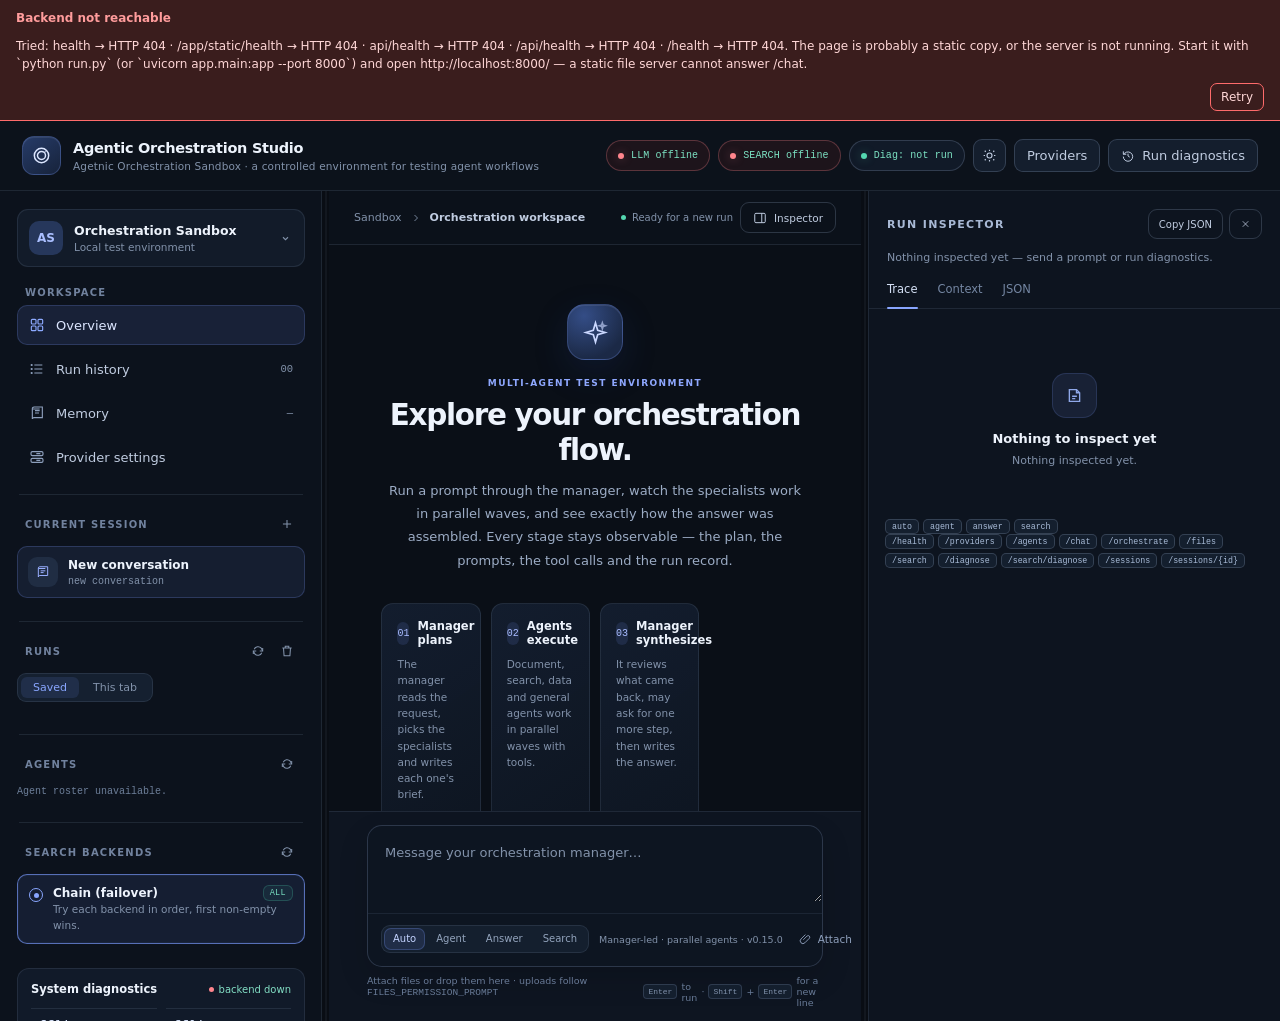
==== app/static/index.html @ 89f43396 "v0.15.0: live thoughts — the run, streamed into the chat The page used to say "thinking · planning a" ====
<!DOCTYPE html>
<html lang="en" data-theme="dark">
<head>
  <meta charset="UTF-8" />
  <meta name="viewport" content="width=device-width, initial-scale=1.0" />
  <meta name="theme-color" content="#090d14" />
  <meta name="agetnic-version" content="0.15.0" />
  <meta name="description" content="Agentic Orchestration Studio — a controlled workspace for testing agent workflows, search providers and execution traces." />
  <title>Agetnic Orchestration Sandbox — Agentic Orchestration Studio</title>
  <script>
    /* Apply the saved theme before the first paint: without this, a light-mode
       reload flashes the dark palette for one frame. Inline on purpose. */
    try {
      var savedTheme = localStorage.getItem("agetnic.theme.v1");
      if (savedTheme === "light" || savedTheme === "dark") {
        document.documentElement.dataset.theme = savedTheme;
      }
    } catch (error) { /* private mode: keep the default */ }
  </script>
  <!-- Relative asset URLs: the harness keeps working when the app is mounted
       under a sub-path (/ui/, /sandbox/, a proxy prefix). The ?v= query busts
       stale caches after an upgrade. -->
  <!-- A data: icon keeps the browser from asking /favicon.ico at all. -->
  <link rel="icon" href="data:," />
  <link rel="stylesheet" href="assets/css/styles.css?v=0.15.0" />
  <link rel="stylesheet" href="assets/css/extra.css?v=0.15.0" />
  <!-- light palette: maps every colour of the dark design; loads last so it can win -->
  <link rel="stylesheet" href="assets/css/theme.css?v=0.15.0" />
</head>
<body>
  <!-- Connection / asset diagnostics: shown by app.js, never by the server -->
  <div id="conn-banner" role="alert" aria-live="polite">
    <strong id="conn-banner-title">Backend not reachable</strong>
    <span id="conn-banner-text"></span>
    <button id="conn-banner-retry" type="button">Retry</button>
  </div>

  <div class="app-shell">
    <!-- ═══════════════════════════════════════════════════════════
         Top bar: brand · provider health · providers · diagnostics
         ═══════════════════════════════════════════════════════════ -->
    <header class="topbar">
      <div class="brand">
        <button class="btn icon-only mobile-menu" id="btn-menu" aria-label="Open workspace menu" title="Open menu">
          <svg viewBox="0 0 24 24" fill="none" stroke="currentColor" stroke-width="1.8"><path d="M4 6h16M4 12h16M4 18h16"/></svg>
        </button>
        <div class="brand-mark" aria-hidden="true">
          <svg viewBox="0 0 24 24" fill="none" stroke="currentColor" stroke-width="1.7"><circle cx="12" cy="12" r="8.2"/><path d="M12 7.4a4.6 4.6 0 1 0 0 9.2 4.6 4.6 0 0 0 0-9.2Z"/><path d="m15.1 8.9 2.3-2.3" opacity=".6"/></svg>
        </div>
        <div class="brand-copy">
          <div class="brand-title">Agentic Orchestration Studio</div>
          <div class="brand-subtitle">Agetnic Orchestration Sandbox · a controlled environment for testing agent workflows</div>
        </div>
      </div>
      <div class="topbar-right">
        <div class="status-pill" id="pill-llm"><span class="dot"></span><code id="badge-llm">LLM&nbsp; checking…</code></div>
        <div class="status-pill search-pill" id="pill-search"><span class="dot"></span><code id="badge-search">SEARCH&nbsp; checking…</code></div>
        <div class="status-pill" id="pill-diag"><span class="dot"></span><code id="badge-diag">Diag: not run</code></div>
        <button class="btn icon-only theme-toggle" id="btn-theme" aria-pressed="false"
                title="Switch to light mode" aria-label="Switch to light mode">
          <svg class="icon-sun" viewBox="0 0 24 24" fill="none" stroke="currentColor" stroke-width="1.8"><circle cx="12" cy="12" r="4"/><path d="M12 2.6v2.2M12 19.2v2.2M4.4 4.4l1.6 1.6M18 18l1.6 1.6M2.6 12h2.2M19.2 12h2.2M4.4 19.6 6 18M18 6l1.6-1.6"/></svg>
          <svg class="icon-moon" viewBox="0 0 24 24" fill="none" stroke="currentColor" stroke-width="1.8"><path d="M20 14.5A8.2 8.2 0 0 1 9.5 4a8.4 8.4 0 1 0 10.5 10.5Z"/></svg>
        </button>
        <button class="btn" id="btn-providers">Providers</button>
        <button class="btn" id="btn-diag-top">
          <svg viewBox="0 0 24 24" fill="none" stroke="currentColor" stroke-width="1.7"><path d="M4 13a8 8 0 1 0 2.4-5.7L4 9"/><path d="M4 4v5h5M12 8v4l3 2"/></svg>
          Run diagnostics
        </button>
      </div>
    </header>

    <div class="workspace" id="workspace">
      <!-- ═════════════════════════════════════════════════════════
           Left sidebar: workspace · sessions · runs · agents · search
           ═════════════════════════════════════════════════════════ -->
      <aside class="sidebar" id="sidebar">
        <button class="workspace-switcher" id="workspace-switcher" aria-label="Workspace">
          <span class="workspace-avatar">AS</span>
          <span class="workspace-meta">
            <span class="workspace-name">Orchestration Sandbox</span>
            <span class="workspace-type">Local test environment</span>
          </span>
          <svg viewBox="0 0 24 24" fill="none" stroke="currentColor" stroke-width="1.7"><path d="m8 10 4 4 4-4"/></svg>
        </button>

        <section>
          <div class="section-label">Workspace</div>
          <nav class="nav-list" aria-label="Workspace navigation">
            <button class="nav-item active" type="button" data-view="overview">
              <svg viewBox="0 0 24 24" fill="none" stroke="currentColor" stroke-width="1.7"><rect x="3.5" y="3.5" width="7" height="7" rx="1.5"/><rect x="13.5" y="3.5" width="7" height="7" rx="1.5"/><rect x="3.5" y="13.5" width="7" height="7" rx="1.5"/><rect x="13.5" y="13.5" width="7" height="7" rx="1.5"/></svg>
              Overview
            </button>
            <button class="nav-item" type="button" data-view="runs">
              <svg viewBox="0 0 24 24" fill="none" stroke="currentColor" stroke-width="1.7"><path d="M8 6h12M8 12h12M8 18h12"/><circle cx="4" cy="6" r=".8" fill="currentColor"/><circle cx="4" cy="12" r=".8" fill="currentColor"/><circle cx="4" cy="18" r=".8" fill="currentColor"/></svg>
              Run history <span class="nav-count" id="run-count">00</span>
            </button>
            <button class="nav-item" type="button" data-view="memory">
              <svg viewBox="0 0 24 24" fill="none" stroke="currentColor" stroke-width="1.7"><path d="M5 5.5A2.5 2.5 0 0 1 7.5 3H20v16H7.5A2.5 2.5 0 0 0 5 21V5.5Z"/><path d="M5 6h11M9 8.5h7M9 12h6"/></svg>
              Memory <span class="nav-count" id="memory-count">—</span>
            </button>
            <button class="nav-item" type="button" data-view="providers">
              <svg viewBox="0 0 24 24" fill="none" stroke="currentColor" stroke-width="1.7"><rect x="3" y="4" width="18" height="6" rx="2"/><rect x="3" y="14" width="18" height="6" rx="2"/><path d="M7 7h.01M7 17h.01M11 7h6M11 17h6"/></svg>
              Provider settings
            </button>
          </nav>
        </section>

        <div class="sidebar-divider"></div>

        <section id="section-sessions">
          <div class="section-heading">
            <div class="section-label">Current session</div>
            <button class="mini-action" id="btn-new-session" title="Start a new conversation">
              <svg viewBox="0 0 24 24" fill="none" stroke="currentColor" stroke-width="1.8"><path d="M12 5v14M5 12h14"/></svg>
            </button>
          </div>
          <div class="current-session">
            <button class="session-card selected" id="current-session" type="button" title="This conversation continues in memory/">
              <span class="session-icon"><svg viewBox="0 0 24 24" fill="none" stroke="currentColor" stroke-width="1.7"><path d="M4 5.5A2.5 2.5 0 0 1 6.5 3H20v15H6.5A2.5 2.5 0 0 0 4 20.5v-15Z"/><path d="M4 6h12M8 10h8M8 13h5"/></svg></span>
              <span class="session-copy">
                <span class="session-title" id="session-name">New conversation</span>
                <span class="session-time" id="session-pill">new conversation</span>
              </span>
            </button>
          </div>
          <ul id="sessions-list" class="session-list"></ul>
        </section>

        <div class="sidebar-divider"></div>

        <section id="section-runs">
          <div class="section-heading">
            <div class="section-label">Runs</div>
            <span class="panel-actions">
              <button class="mini-action" id="btn-refresh-runs" title="Reload the saved runs">
                <svg viewBox="0 0 24 24" fill="none" stroke="currentColor" stroke-width="1.8"><path d="M20 7v5h-5M4 17v-5h5"/><path d="M5.6 9a7 7 0 0 1 11.8-2L20 12M4 12l2.6 5a7 7 0 0 0 11.8-2"/></svg>
              </button>
              <button class="mini-action" id="btn-clear-history" title="Clear this tab's history">
                <svg viewBox="0 0 24 24" fill="none" stroke="currentColor" stroke-width="1.8"><path d="M4 7h16M9 7V4h6v3M6 7l1 13h10l1-13"/></svg>
              </button>
            </span>
          </div>
          <div class="seg" id="runs-tabs" role="tablist" aria-label="Run source">
            <button class="seg-btn active" type="button" role="tab" data-runs="saved">Saved</button>
            <button class="seg-btn" type="button" role="tab" data-runs="local">This tab</button>
          </div>
          <div id="runs-summary" class="panel-meta">Loading…</div>
          <div id="runs-list" class="run-list"></div>
          <ul id="trace-list" class="history-list" hidden></ul>
        </section>

        <div class="sidebar-divider"></div>

        <section id="section-agents">
          <div class="section-heading">
            <div class="section-label">Agents</div>
            <button class="mini-action" id="btn-refresh-agents" title="Refresh the roster">
              <svg viewBox="0 0 24 24" fill="none" stroke="currentColor" stroke-width="1.8"><path d="M20 7v5h-5M4 17v-5h5"/><path d="M5.6 9a7 7 0 0 1 11.8-2L20 12M4 12l2.6 5a7 7 0 0 0 11.8-2"/></svg>
            </button>
          </div>
          <div id="agents-summary" class="panel-meta">Loading roster…</div>
          <div id="agents-list" class="agent-list"></div>
        </section>

        <div class="sidebar-divider"></div>

        <section id="section-search">
          <div class="section-heading">
            <div class="section-label">Search backends</div>
            <button class="mini-action" id="btn-refresh-search" title="Refresh providers">
              <svg viewBox="0 0 24 24" fill="none" stroke="currentColor" stroke-width="1.8"><path d="M20 7v5h-5M4 17v-5h5"/><path d="M5.6 9a7 7 0 0 1 11.8-2L20 12M4 12l2.6 5a7 7 0 0 0 11.8-2"/></svg>
            </button>
          </div>
          <div id="search-list" class="provider-list">
            <span class="muted" style="font-size:11px">loading…</span>
          </div>
        </section>

        <div class="sidebar-bottom">
          <div class="health-card">
            <div class="health-top">
              <span class="health-title">System diagnostics</span>
              <span class="health-live"><span class="dot"></span><span id="health-state">idle</span></span>
            </div>
            <div class="health-stats">
              <div class="health-stat"><strong id="health-model">—</strong><span>Model</span></div>
              <div class="health-stat"><strong id="health-search">—</strong><span>Search</span></div>
            </div>
            <button class="btn ghost" id="btn-diag-side" style="width:100%;height:28px;margin-top:10px;font-size:9px">
              View diagnostics report
              <svg viewBox="0 0 24 24" fill="none" stroke="currentColor" stroke-width="1.7"><path d="m9 18 6-6-6-6"/></svg>
            </button>
          </div>
        </div>
      </aside>

      <!-- drag handle: sidebar width (double-click resets, arrows nudge) -->
      <div class="gutter gutter-left" id="gutter-left" data-edge="left" role="separator"
           aria-orientation="vertical" aria-label="Resize the sidebar" aria-controls="sidebar"
           tabindex="0" title="Drag to resize · double-click to reset"></div>

      <!-- ═════════════════════════════════════════════════════════
           Main column: conversation + composer
           ═════════════════════════════════════════════════════════ -->
      <main class="main-panel">
        <div class="main-toolbar">
          <div class="breadcrumbs">
            <span>Sandbox</span>
            <svg viewBox="0 0 24 24" fill="none" stroke="currentColor" stroke-width="1.8"><path d="m9 18 6-6-6-6"/></svg>
            <strong id="breadcrumb-title">Orchestration workspace</strong>
          </div>
          <div class="toolbar-actions">
            <span class="run-label"><span class="dot"></span><span id="run-status">Ready for a new run</span></span>
            <button class="btn ghost" id="btn-toggle-inspector" title="Show or hide the inspector">
              <svg viewBox="0 0 24 24" fill="none" stroke="currentColor" stroke-width="1.7"><rect x="3" y="4" width="18" height="16" rx="2"/><path d="M15 4v16"/></svg>
              Inspector
            </button>
          </div>
        </div>

        <section class="chat-scroll" id="chat" aria-label="Conversation">
          <div class="welcome" id="empty-state">
            <div class="welcome-orb">
              <svg viewBox="0 0 24 24" fill="none" stroke="currentColor" stroke-width="1.6"><path d="M12 2.8 14.1 9.9 21.2 12 14.1 14.1 12 21.2 9.9 14.1 2.8 12 9.9 9.9 12 2.8Z"/><path d="m18.6 2.8.7 2.1 2.1.7-2.1.7-.7 2.1-.7-2.1-2.1-.7 2.1-.7.7-2.1Z" opacity=".65"/></svg>
            </div>
            <div class="eyebrow">Multi-agent test environment</div>
            <h1>Explore your orchestration flow.</h1>
            <p class="welcome-lead">
              Run a prompt through the manager, watch the specialists work in parallel waves, and
              see exactly how the answer was assembled. Every stage stays observable — the plan,
              the prompts, the tool calls and the run record.
            </p>

            <div class="architecture" aria-label="How orchestration works">
              <article class="architecture-step">
                <div class="step-top"><span class="step-number">01</span><span class="step-title">Manager plans</span></div>
                <p class="step-copy">The manager reads the request, picks the specialists and writes each one's brief.</p>
              </article>
              <article class="architecture-step">
                <div class="step-top"><span class="step-number">02</span><span class="step-title">Agents execute</span></div>
                <p class="step-copy">Document, search, data and general agents work in parallel waves with tools.</p>
              </article>
              <article class="architecture-step">
                <div class="step-top"><span class="step-number">03</span><span class="step-title">Manager synthesizes</span></div>
                <p class="step-copy">It reviews what came back, may ask for one more step, then writes the answer.</p>
              </article>
            </div>

            <div class="suggestion-heading"><span>Try a sample task</span><span>Choose a prompt to get started</span></div>
            <div class="suggestions">
              <button class="suggestion" data-prompt="What changed in the latest Python release? Cite your sources.">
                <span class="suggestion-icon"><svg viewBox="0 0 24 24" fill="none" stroke="currentColor" stroke-width="1.7"><circle cx="10.5" cy="10.5" r="6.5"/><path d="m15.5 15.5 5 5M8 10.5h5M10.5 8v5"/></svg></span>
                <span><strong>Research a topic</strong><small>Use web search and synthesize multiple sources.</small></span>
              </button>
              <button class="suggestion" data-prompt="Average revenue per month in the attached CSV, and which month grew fastest?">
                <span class="suggestion-icon"><svg viewBox="0 0 24 24" fill="none" stroke="currentColor" stroke-width="1.7"><path d="M6 3.5h8l4 4V20H6z"/><path d="M14 3.5V8h4M9 12h6M9 15.5h6"/></svg></span>
                <span><strong>Analyze a document</strong><small>Attach a CSV, DOCX or PDF and inspect the findings.</small></span>
              </button>
              <button class="suggestion" data-prompt="Search for the newest free LLM APIs and compare their rate limits.">
                <span class="suggestion-icon"><svg viewBox="0 0 24 24" fill="none" stroke="currentColor" stroke-width="1.7"><path d="M4 19V5M4 19h16"/><path d="M8 16v-5M13 16V7M18 16v-8"/></svg></span>
                <span><strong>Compare providers</strong><small>Evaluate free tiers, rate limits and capabilities.</small></span>
              </button>
            </div>
            <p class="demo-disclaimer">
              Every run is written to <code>logs/orchestrator/</code> and every conversation to
              <code>memory/</code>. Switch the brain with <code>LLM_PROVIDER</code> in <code>.env</code>.
            </p>
          </div>
          <div class="messages" id="messages" aria-live="polite"></div>
        </section>

        <footer class="composer-wrap">
          <div class="composer" id="composer">
            <textarea id="prompt" rows="2" placeholder="Message your orchestration manager…" aria-label="Message to the orchestration manager"></textarea>

            <div id="attachments" class="attachment-list" hidden>
              <div id="att-list" class="att-list"></div>
            </div>

            <!-- Permission prompt. Only shown when FILES_PERMISSION_PROMPT=true:
                 the agent reads a file after "Allow", never before. -->
            <div id="consent" class="consent" role="group" aria-label="File permission" hidden>
              <div class="consent-head">
                <span class="consent-title" id="consent-count">Permission needed</span>
                <span class="consent-buttons">
                  <button id="consent-allow-all" class="consent-allow" type="button">Allow all</button>
                  <button id="consent-deny-all" class="consent-deny" type="button">Don't allow any</button>
                </span>
              </div>
              <p class="consent-sub">
                An agent may read an attached file only after you allow it — nothing is uploaded
                until you answer. <code>FILES_PERMISSION_PROMPT=false</code> in <code>.env</code>
                skips this prompt and allows every file.
              </p>
              <div id="consent-list" class="consent-list"></div>
            </div>

            <div class="composer-controls">
              <div class="composer-tools">
                <div class="mode-list" id="mode-list" role="group" aria-label="Execution mode"></div>
                <span class="mode-hint" id="composer-mode-label">Manager-led · parallel agents</span>
                <input type="file" id="file-input" class="hidden-input" multiple accept=".pdf,.docx,.xls,.xlsx,.md,.txt,.csv,.tsv,.json,.yaml,.yml,.xml,.html,.py,.js,.ts,.log" />
                <button class="tool-btn" id="btn-attach" title="Attach a document, CSV, JSON, DOCX or PDF">
                  <svg viewBox="0 0 24 24" fill="none" stroke="currentColor" stroke-width="1.7"><path d="m8 12.5 7.1-7.1a3 3 0 0 1 4.2 4.2l-8.5 8.5a5 5 0 0 1-7.1-7.1l8.1-8.1"/></svg>
                  <span>Attach</span>
                </button>
              </div>
              <div class="composer-submit">
                <button class="tool-btn" id="btn-clear" title="Start a new conversation (this one stays in memory)">
                  <svg viewBox="0 0 24 24" fill="none" stroke="currentColor" stroke-width="1.7"><path d="M12 5v14M5 12h14"/></svg>
                  <span>New chat</span>
                </button>
                <button class="btn primary send-btn" id="btn-send">
                  Run prompt
                  <svg viewBox="0 0 24 24" fill="none" stroke="currentColor" stroke-width="1.8"><path d="M5 12h13M13 6l6 6-6 6"/></svg>
                </button>
              </div>
            </div>
          </div>
          <div class="composer-footnote">
            <span id="composer-footnote">Attach files or drop them here · uploads follow <code>FILES_PERMISSION_PROMPT</code></span>
            <span class="key-hint"><kbd>Enter</kbd> to run <span>·</span> <kbd>Shift</kbd> + <kbd>Enter</kbd> for a new line</span>
          </div>
        </footer>
      </main>

      <!-- drag handle: inspector width -->
      <div class="gutter gutter-right" id="gutter-right" data-edge="right" role="separator"
           aria-orientation="vertical" aria-label="Resize the inspector" aria-controls="inspector"
           tabindex="0" title="Drag to resize · double-click to reset"></div>

      <!-- ═════════════════════════════════════════════════════════
           Right drawer: run inspector (trace · context · JSON)
           ═════════════════════════════════════════════════════════ -->
      <aside class="inspector" id="inspector">
        <div class="inspector-head">
          <div class="inspector-title-row">
            <div class="inspector-title">Run inspector</div>
            <div class="inspector-actions">
              <button class="btn ghost" id="btn-copy-trace" title="Copy the JSON payload">Copy JSON</button>
              <button class="btn icon-only ghost" id="btn-close-inspector" aria-label="Close inspector">
                <svg viewBox="0 0 24 24" fill="none" stroke="currentColor" stroke-width="1.7"><path d="m6 6 12 12M18 6 6 18"/></svg>
              </button>
            </div>
          </div>
          <p class="inspector-description" id="inspector-note">Select a run or send a prompt to explore its execution trace and context.</p>
        </div>
        <div class="inspector-tabs" role="tablist" aria-label="Inspector views">
          <button class="inspector-tab active" type="button" role="tab" data-tab="trace" aria-selected="true">Trace</button>
          <button class="inspector-tab" type="button" role="tab" data-tab="context" aria-selected="false">Context</button>
          <button class="inspector-tab" type="button" role="tab" data-tab="json" aria-selected="false">JSON</button>
        </div>
        <div class="inspector-content" id="inspector-content">
          <!-- readable diagnostics rows (the JSON report follows in the JSON tab) -->
          <div id="diag-summary" class="diag-summary" hidden></div>
          <div id="inspector-trace">
            <div class="inspector-empty">
              <div class="empty-icon"><svg viewBox="0 0 24 24" fill="none" stroke="currentColor" stroke-width="1.6"><path d="M5 4h14v16H5zM8 8h8M8 12h8M8 16h4"/></svg></div>
              <h3>No run selected</h3>
              <p>Your execution trace appears here. Send a prompt to inspect planning, agent calls, tool results and synthesis.</p>
            </div>
          </div>
          <div id="inspector-context" class="panel-hidden"></div>
          <pre id="trace-json" class="json-view panel-hidden">Select a run — or send a prompt — to inspect its payload.</pre>
        </div>
      </aside>
    </div>
  </div>

  <div class="toast-region" id="toast-region" aria-live="polite"></div>

  <!-- Providers modal: every free option with key/model links -->
  <div class="modal-backdrop panel-hidden" id="providers-modal" role="presentation">
    <section class="modal" role="dialog" aria-modal="true" aria-labelledby="providers-title">
      <div class="modal-head">
        <strong id="providers-title">Providers — free options with links</strong>
        <button class="btn icon-only ghost" id="btn-close-providers" aria-label="Close dialog">
          <svg viewBox="0 0 24 24" fill="none" stroke="currentColor" stroke-width="1.7"><path d="m6 6 12 12M18 6 6 18"/></svg>
        </button>
      </div>
      <div class="modal-body" id="providers-body"><span class="muted">loading…</span></div>
      <div class="modal-foot">
        <p class="modal-note" style="margin-right:auto">
          Set <code>LLM_PROVIDER</code> (or <code>auto</code>) + its key and model in <code>.env</code>.
          The model you write is the model that is called.
        </p>
        <button class="btn" id="btn-providers-close">Close</button>
      </div>
    </section>
  </div>

  <script src="assets/js/app.js?v=0.15.0" defer></script>
</body>
</html>
---- app/static/assets/css/styles.css ----
/* ═══════════════════════════════════════════════════════════════
   Agentic Orchestration Studio — design system
   Ported from the reference concept (index (1).html). Tokens, shell,
   top bar, sidebar, main panel, composer, inspector, markdown surface,
   modals and responsive rules live here; app-specific components are
   in extra.css so the two can be read separately.
   ═══════════════════════════════════════════════════════════════ */
:root {
  color-scheme: dark;
  --bg: #0a0e17;
  --surface: #101725;
  --surface-2: #141e2e;
  --surface-3: #1a2638;
  --surface-hover: #202e43;
  --line: rgba(151, 174, 210, .13);
  --line-strong: rgba(151, 174, 210, .22);
  --text: #edf3ff;
  --text-2: #b5c2d8;
  --muted: #7f90ac;
  --accent: #7c9cff;
  --accent-strong: #5c83ff;
  --accent-soft: rgba(103, 139, 255, .14);
  --mint: #50d6b0;
  --mint-soft: rgba(80, 214, 176, .12);
  --amber: #efbd72;
  --amber-soft: rgba(239, 189, 114, .12);
  --red: #ff858d;
  --red-soft: rgba(255, 133, 141, .12);
  --radius: 14px;
  --shadow: 0 20px 60px rgba(0, 0, 0, .28);
  --sidebar-width: 278px;
  --inspector-width: 358px;
  --header-height: 70px;
  font-family: Inter, ui-sans-serif, system-ui, -apple-system, BlinkMacSystemFont, "Segoe UI", sans-serif;
}

* { box-sizing: border-box; }
html, body { height: 100%; }
body {
  margin: 0;
  min-width: 320px;
  background: var(--bg);
  color: var(--text);
  font-size: 13px;
  overflow: hidden;
}
button, textarea, input, select { font: inherit; }
button { color: inherit; }
button:focus-visible, textarea:focus-visible, input:focus-visible, select:focus-visible {
  outline: 2px solid var(--accent);
  outline-offset: 2px;
}
::selection { background: rgba(124, 156, 255, .3); }

.app-shell { height: 100%; display: flex; flex-direction: column; }
.topbar {
  height: var(--header-height);
  min-height: var(--header-height);
  display: flex;
  align-items: center;
  justify-content: space-between;
  gap: 22px;
  padding: 0 22px;
  border-bottom: 1px solid var(--line);
  background: rgba(15, 22, 35, .94);
  position: relative;
  z-index: 5;
}
.brand { display: flex; align-items: center; gap: 12px; min-width: 250px; }
.brand-mark {
  width: 39px; height: 39px; border-radius: 12px; display: grid; place-items: center;
  color: #dce6ff; background: linear-gradient(145deg, #263b68, #17233b);
  border: 1px solid rgba(132, 164, 255, .25); box-shadow: inset 0 1px 0 rgba(255,255,255,.08);
}
.brand-mark svg { width: 21px; height: 21px; }
.brand-copy { min-width: 0; }
.brand-title { font-size: 14px; font-weight: 720; letter-spacing: -.02em; line-height: 1.25; }
.brand-subtitle { margin-top: 3px; color: var(--muted); font-size: 11px; letter-spacing: .015em; }
.topbar-right { display: flex; align-items: center; justify-content: flex-end; gap: 8px; min-width: 0; }
.status-pill {
  height: 31px; display: inline-flex; align-items: center; gap: 7px; padding: 0 11px;
  border: 1px solid var(--line-strong); border-radius: 999px; background: rgba(20, 30, 46, .72);
  white-space: nowrap; color: var(--text-2); font-size: 10.5px;
}
.status-pill .dot, .provider-state .dot, .health-dot {
  width: 6px; height: 6px; flex: 0 0 6px; border-radius: 50%; background: var(--mint); box-shadow: 0 0 10px rgba(80,214,176,.34);
}
.status-pill.success { color: #8de8ce; border-color: rgba(80,214,176,.25); background: rgba(23, 65, 59, .17); }
.status-pill code { color: #7ce2c3; font: 10px ui-monospace, SFMono-Regular, Menlo, monospace; }
.btn {
  border: 1px solid var(--line-strong); background: rgba(23, 33, 50, .82); color: var(--text-2);
  border-radius: 9px; height: 33px; padding: 0 12px; display: inline-flex; align-items: center; justify-content: center;
  gap: 7px; cursor: pointer; transition: .18s ease; white-space: nowrap;
}
.btn:hover { color: var(--text); border-color: rgba(142, 169, 224, .4); background: var(--surface-hover); }
.btn.primary { background: var(--accent-strong); color: white; border-color: transparent; box-shadow: 0 5px 16px rgba(79, 117, 255, .2); }
.btn.primary:hover { background: #7092ff; transform: translateY(-1px); }
.btn.ghost { background: transparent; }
.btn.icon-only { width: 33px; padding: 0; }
.btn svg { width: 14px; height: 14px; }

.workspace { min-height: 0; flex: 1; display: grid; grid-template-columns: var(--sidebar-width) minmax(0, 1fr) var(--inspector-width); }
.sidebar {
  min-height: 0; overflow: auto; padding: 16px 13px 18px 15px; background: #0d1420;
  border-right: 1px solid var(--line); display: flex; flex-direction: column; gap: 18px;
}
.workspace-switcher {
  display: flex; align-items: center; gap: 10px; width: 100%; padding: 10px; border: 1px solid var(--line);
  border-radius: 11px; background: rgba(23, 34, 51, .62); text-align: left; cursor: pointer;
}
.workspace-avatar { width: 30px; height: 30px; border-radius: 9px; display: grid; place-items: center; color: #aabfff; background: #26375b; font-size: 11px; font-weight: 800; }
.workspace-meta { min-width: 0; flex: 1; }
.workspace-name { display: block; font-size: 11.5px; font-weight: 650; }
.workspace-type { display: block; margin-top: 3px; color: var(--muted); font-size: 10px; }
.workspace-switcher > svg { width: 14px; color: var(--muted); }
.section-label { padding: 0 8px; margin-bottom: 7px; color: #71829e; font-size: 9.5px; font-weight: 750; text-transform: uppercase; letter-spacing: .13em; }
.nav-list { display: grid; gap: 3px; }
.nav-item {
  display: flex; align-items: center; gap: 10px; width: 100%; height: 36px; padding: 0 10px; border-radius: 9px;
  border: 1px solid transparent; background: transparent; color: var(--text-2); text-align: left; cursor: pointer;
  transition: .16s ease;
}
.nav-item:hover { background: rgba(95, 119, 165, .1); color: var(--text); }
.nav-item.active { color: #dce6ff; background: var(--accent-soft); border-color: rgba(124,156,255,.2); }
.nav-item svg { width: 15px; height: 15px; color: #8d9fbc; }
.nav-item.active svg { color: #8daaff; }
.nav-item .nav-count { margin-left: auto; font: 10px ui-monospace, monospace; color: var(--muted); }
.sidebar-divider { height: 1px; background: var(--line); margin: -3px 2px; }
.section-heading { display: flex; align-items: center; justify-content: space-between; padding: 0 4px 8px 8px; }
.section-heading .section-label { padding: 0; margin: 0; }
.mini-action { border: 0; padding: 4px 6px; color: var(--muted); background: transparent; border-radius: 6px; cursor: pointer; }
.mini-action:hover { color: var(--text); background: var(--surface-hover); }
.mini-action svg { width: 13px; height: 13px; display: block; }
.session-card {
  display: flex; align-items: center; gap: 9px; border-radius: 9px; padding: 9px 9px; cursor: pointer;
  color: var(--text-2); border: 1px solid transparent; background: transparent; width: 100%; text-align: left;
}
.session-card:hover { background: rgba(95,119,165,.1); }
.session-card.selected { background: rgba(124,156,255,.09); border-color: rgba(124,156,255,.22); color: var(--text); }
.session-icon { width: 27px; height: 27px; display: grid; place-items: center; border-radius: 8px; background: #202d43; color: #9ab0ff; }
.session-icon svg { width: 13px; height: 13px; }
.session-copy { display: block; flex: 1; min-width: 0; }
.session-time { display: block; }
.session-title { font-size: 10.7px; font-weight: 610; white-space: nowrap; overflow: hidden; text-overflow: ellipsis; }
.session-time { margin-top: 3px; color: var(--muted); font-size: 9.5px; }
.session-status { width: 6px; height: 6px; border-radius: 50%; background: var(--mint); }
.provider-list { display: grid; gap: 6px; }
.provider-row {
  width: 100%; display: flex; align-items: flex-start; gap: 8px; padding: 8px 9px; border-radius: 9px;
  background: rgba(22, 32, 48, .75); border: 1px solid var(--line); text-align: left; cursor: pointer; transition: .16s ease;
}
.provider-row:hover { border-color: var(--line-strong); background: #1a2638; }
.provider-row.selected { border-color: rgba(124,156,255,.65); background: rgba(49, 70, 116, .25); box-shadow: inset 0 0 0 1px rgba(124,156,255,.06); }
.provider-radio { width: 13px; height: 13px; flex: 0 0 13px; border: 1px solid #566782; border-radius: 50%; margin-top: 2px; display: grid; place-items: center; }
.provider-row.selected .provider-radio { border-color: var(--accent); }
.provider-row.selected .provider-radio::after { content: ""; width: 5px; height: 5px; border-radius: 50%; background: var(--accent); }
.provider-content { min-width: 0; flex: 1; }
.provider-name-line { display: flex; align-items: center; justify-content: space-between; gap: 6px; }
.provider-name { font-size: 10.5px; font-weight: 640; white-space: nowrap; overflow: hidden; text-overflow: ellipsis; }
.provider-desc { margin-top: 3px; color: var(--muted); font-size: 9.4px; line-height: 1.35; }
.tag { flex: 0 0 auto; padding: 2px 5px; border-radius: 5px; font: 8px ui-monospace, SFMono-Regular, Menlo, monospace; letter-spacing: .04em; text-transform: uppercase; border: 1px solid rgba(80,214,176,.22); color: #77dcbf; background: rgba(80,214,176,.07); }
.tag.warn { color: #edbc75; border-color: rgba(239,189,114,.22); background: rgba(239,189,114,.07); }
.tag.error { color: #ff949b; border-color: rgba(255,133,141,.24); background: rgba(255,133,141,.07); }
.sidebar-bottom { margin-top: auto; padding-top: 4px; }
.health-card { padding: 11px; background: rgba(20, 30, 46, .76); border: 1px solid var(--line); border-radius: 11px; }
.health-top { display: flex; justify-content: space-between; align-items: center; gap: 8px; }
.health-title { font-size: 10.5px; font-weight: 650; }
.health-live { display: inline-flex; align-items: center; gap: 5px; color: #83dfc5; font-size: 9px; }
.health-live .dot { width: 5px; height: 5px; background: var(--mint); border-radius: 50%; }
.health-stats { display: grid; grid-template-columns: repeat(2, 1fr); gap: 8px; margin-top: 11px; }
.health-stat { border-top: 1px solid var(--line); padding-top: 8px; }
.health-stat strong { display: block; font: 12px ui-monospace, monospace; color: #d9e4fb; }
.health-stat span { display: block; margin-top: 3px; color: var(--muted); font-size: 9px; }

.main-panel { min-width: 0; min-height: 0; display: flex; flex-direction: column; background: #0b1019; position: relative; }
.main-toolbar { height: 56px; min-height: 56px; display: flex; align-items: center; justify-content: space-between; gap: 12px; padding: 0 23px; border-bottom: 1px solid var(--line); }
.breadcrumbs { display: flex; align-items: center; gap: 8px; color: var(--muted); font-size: 10.5px; }
.breadcrumbs strong { color: var(--text-2); font-weight: 600; }
.breadcrumbs svg { width: 12px; height: 12px; }
.toolbar-actions { display: flex; gap: 7px; align-items: center; }
.toolbar-actions .btn { height: 29px; font-size: 10px; }
.run-label { display: inline-flex; align-items: center; gap: 6px; color: var(--muted); font-size: 10px; }
.run-label .dot { width: 5px; height: 5px; border-radius: 50%; background: var(--mint); }
.chat-scroll { min-height: 0; flex: 1; overflow: auto; padding: 34px clamp(20px, 5vw, 70px) 36px; scroll-behavior: smooth; }
.welcome { max-width: 790px; margin: 4vh auto 0; text-align: center; }
.welcome-orb {
  width: 56px; height: 56px; display: grid; place-items: center; margin: 0 auto 18px; border-radius: 18px;
  color: #cbd8ff; background: radial-gradient(circle at 30% 20%, #344d86, #1b2946 75%); border: 1px solid rgba(129,158,255,.25);
  box-shadow: 0 12px 35px rgba(33, 66, 145, .18), inset 0 1px 0 rgba(255,255,255,.08);
}
.welcome-orb svg { width: 25px; height: 25px; }
.eyebrow { color: #8fa8ff; font-size: 9px; text-transform: uppercase; letter-spacing: .16em; font-weight: 750; }
.welcome h1 { margin: 10px 0 10px; font-size: clamp(23px, 2.1vw, 29px); line-height: 1.2; letter-spacing: -.045em; font-weight: 720; }
.welcome-lead { max-width: 610px; margin: 0 auto; color: #9cacc5; font-size: 12.5px; line-height: 1.8; }
.architecture { display: grid; grid-template-columns: repeat(3, 1fr); gap: 10px; text-align: left; margin: 31px 0 28px; }
.architecture-step { position: relative; padding: 14px 14px 13px; min-height: 105px; border: 1px solid var(--line); border-radius: 12px; background: linear-gradient(145deg, rgba(22,33,51,.82), rgba(15,23,36,.84)); }
.step-top { display: flex; align-items: center; gap: 8px; }
.step-number { display: grid; place-items: center; width: 23px; height: 23px; border-radius: 7px; color: #a9bcff; background: rgba(124,156,255,.13); font: 10px ui-monospace, monospace; }
.step-title { font-size: 11px; font-weight: 670; }
.step-copy { margin-top: 9px; color: var(--muted); font-size: 10px; line-height: 1.55; }
.suggestion-heading { display: flex; align-items: center; justify-content: space-between; margin-bottom: 10px; color: #a9b7cd; font-size: 10px; font-weight: 650; }
.suggestion-heading span:last-child { color: var(--muted); font-weight: 450; }
.suggestions { display: grid; grid-template-columns: repeat(3, 1fr); gap: 9px; text-align: left; }
.suggestion {
  display: flex; align-items: flex-start; gap: 10px; min-height: 74px; padding: 12px; border: 1px solid var(--line);
  border-radius: 11px; background: rgba(18,28,43,.73); text-align: left; cursor: pointer; transition: .17s ease;
}
.suggestion:hover { transform: translateY(-2px); border-color: rgba(124,156,255,.42); background: rgba(29,43,66,.88); }
.suggestion-icon { display: grid; place-items: center; flex: 0 0 27px; width: 27px; height: 27px; border-radius: 8px; color: #9db3ff; background: rgba(124,156,255,.12); }
.suggestion-icon svg { width: 14px; height: 14px; }
.suggestion strong { display: block; font-size: 10.5px; font-weight: 650; }
.suggestion small { display: block; color: var(--muted); margin-top: 4px; font-size: 9.5px; line-height: 1.4; }

.messages { max-width: 820px; margin: 0 auto; display: grid; gap: 24px; }
.message { display: flex; gap: 11px; align-items: flex-start; }
.message.user { flex-direction: row-reverse; }
.message-avatar { width: 30px; height: 30px; flex: 0 0 30px; display: grid; place-items: center; border-radius: 9px; color: #b5c6ff; background: #202f50; border: 1px solid rgba(124,156,255,.2); }
.message-avatar svg { width: 15px; height: 15px; }
.message.user .message-avatar { color: #c5d0e2; background: #283346; border-color: var(--line); }
.message-body { min-width: 0; max-width: min(700px, 90%); }
.message.user .message-body { text-align: right; }
.message-meta { margin: 1px 0 7px; color: var(--muted); font-size: 9.5px; }
.message-bubble { direction: auto; unicode-bidi: plaintext; display: inline-block; max-width: 100%; padding: 13px 15px; border: 1px solid var(--line); border-radius: 4px 13px 13px 13px; background: #121c2b; color: #dce5f5; text-align: left; font-size: 11.5px; line-height: 1.7; white-space: pre-wrap; overflow-wrap: anywhere; }
.message.user .message-bubble { border-radius: 13px 4px 13px 13px; background: rgba(74, 101, 174, .22); border-color: rgba(124,156,255,.22); }
.assistant-note { margin-top: 11px; padding: 11px 13px; border-left: 2px solid var(--accent); background: rgba(124,156,255,.055); border-radius: 0 8px 8px 0; color: #9baecc; font-size: 10.5px; line-height: 1.6; }
.inline-run { margin-top: 12px; border: 1px solid var(--line); border-radius: 11px; background: rgba(16,25,39,.86); overflow: hidden; }
.inline-run-head { display: flex; justify-content: space-between; align-items: center; padding: 9px 11px; border-bottom: 1px solid var(--line); color: var(--text-2); font-size: 10px; }
.inline-run-head strong { font-weight: 650; }
.inline-run-body { padding: 9px 11px; display: grid; gap: 8px; }
.inline-step { display: flex; align-items: center; gap: 8px; color: #aebbd0; font-size: 10px; }
.inline-step .health-dot { width: 6px; height: 6px; }
.inline-step time { margin-left: auto; color: var(--muted); font: 9px ui-monospace, monospace; }
.demo-disclaimer { color: #8292ad; font-size: 9px; line-height: 1.5; margin-top: 9px; }

.composer-wrap { padding: 14px clamp(16px, 4vw, 45px) 17px; border-top: 1px solid var(--line); background: rgba(17, 25, 38, .97); }
.composer { max-width: 900px; margin: 0 auto; border: 1px solid rgba(143,164,203,.24); border-radius: 14px; background: #0f1724; box-shadow: 0 12px 30px rgba(0,0,0,.14); transition: border .18s, box-shadow .18s; }
.composer:focus-within { border-color: rgba(124,156,255,.5); box-shadow: 0 0 0 3px rgba(124,156,255,.07), 0 12px 30px rgba(0,0,0,.14); }
.composer.dragover { border-color: var(--accent); background: rgba(34,49,79,.5); }
.composer textarea { width: 100%; min-height: 74px; max-height: 180px; resize: vertical; border: 0; outline: 0; background: transparent; color: var(--text); padding: 15px 16px 7px; font-size: 12px; line-height: 1.6; }
.composer textarea::placeholder { color: #72839f; }
.attachment-list { display: flex; flex-wrap: wrap; gap: 6px; padding: 0 13px 8px; }
.attachment-chip { display: inline-flex; align-items: center; gap: 6px; max-width: 220px; padding: 5px 7px; border-radius: 7px; border: 1px solid var(--line-strong); color: #aebdd5; background: #172236; font-size: 9px; }
.attachment-chip span { overflow: hidden; text-overflow: ellipsis; white-space: nowrap; }
.attachment-chip button { display: grid; place-items: center; padding: 0; border: 0; background: transparent; color: var(--muted); cursor: pointer; }
.attachment-chip svg { width: 11px; height: 11px; }
.composer-controls { display: flex; align-items: center; justify-content: space-between; gap: 10px; padding: 8px 9px 9px 13px; border-top: 1px solid rgba(151,174,210,.1); }
.composer-tools, .composer-submit { display: flex; align-items: center; gap: 7px; }
.mode-select { height: 30px; border: 1px solid var(--line); border-radius: 8px; color: #c8d5ed; background: #172236; padding: 0 9px; font-size: 10px; cursor: pointer; }
.mode-hint { color: var(--muted); font-size: 9.5px; margin-left: 3px; }
.tool-btn { height: 29px; display: inline-flex; align-items: center; gap: 6px; border: 1px solid transparent; background: transparent; color: #8fa0bc; border-radius: 7px; padding: 0 8px; cursor: pointer; font-size: 10px; }
.tool-btn:hover { color: var(--text); background: var(--surface-hover); }
.tool-btn svg { width: 13px; height: 13px; }
.send-btn { height: 32px; padding: 0 15px; font-size: 10px; }
.composer-footnote { max-width: 900px; display: flex; justify-content: space-between; margin: 8px auto 0; color: #687a96; font-size: 9px; }
.key-hint { display: inline-flex; align-items: center; gap: 4px; }
kbd { font: 8px ui-monospace, monospace; border: 1px solid rgba(151,174,210,.2); border-radius: 4px; padding: 2px 4px; color: #8293ad; background: rgba(26,39,58,.6); }
.hidden-input { display: none; }

.inspector { min-width: 0; min-height: 0; display: flex; flex-direction: column; border-left: 1px solid var(--line); background: #0e1521; }
.inspector-head { padding: 17px 16px 0; }
.inspector-title-row { display: flex; align-items: center; justify-content: space-between; gap: 10px; }
.inspector-title { font-size: 10px; font-weight: 760; color: #a8b9d5; text-transform: uppercase; letter-spacing: .12em; }
.inspector-actions { display: flex; gap: 6px; }
.inspector-actions .btn { height: 28px; padding: 0 9px; font-size: 9px; }
.inspector-description { margin: 9px 0 14px; color: var(--muted); font-size: 10px; line-height: 1.5; }
.inspector-tabs { display: flex; gap: 17px; border-bottom: 1px solid var(--line); padding: 0 16px; }
.inspector-tab { position: relative; border: 0; background: transparent; padding: 0 0 11px; color: #7486a2; font-size: 10px; cursor: pointer; }
.inspector-tab.active { color: #d4e0f5; }
.inspector-tab.active::after { content: ""; height: 2px; position: absolute; bottom: -1px; left: 0; right: 0; background: var(--accent); border-radius: 2px; }
.inspector-content { min-height: 0; flex: 1; overflow: auto; padding: 14px 14px 18px; }
.inspector-empty { min-height: 100%; display: flex; flex-direction: column; align-items: center; justify-content: center; text-align: center; padding: 24px; }
.empty-icon { width: 45px; height: 45px; display: grid; place-items: center; border-radius: 14px; color: #8fa8e9; background: rgba(124,156,255,.1); border: 1px solid rgba(124,156,255,.16); }
.empty-icon svg { width: 19px; height: 19px; }
.inspector-empty h3 { margin: 13px 0 6px; font-size: 12px; font-weight: 650; }
.inspector-empty p { max-width: 215px; margin: 0; color: var(--muted); font-size: 10px; line-height: 1.65; }
.inspect-section { margin-bottom: 17px; }
.inspect-section-title { display: flex; justify-content: space-between; align-items: center; margin: 2px 2px 9px; color: #8496b2; font-size: 9px; font-weight: 720; text-transform: uppercase; letter-spacing: .11em; }
.run-summary { padding: 11px; background: rgba(22,33,50,.8); border: 1px solid var(--line); border-radius: 10px; }
.run-summary-top { display: flex; justify-content: space-between; align-items: center; gap: 8px; }
.run-summary-name { font-size: 10.5px; font-weight: 650; }
.success-label { display: inline-flex; align-items: center; gap: 5px; color: #7cddbf; font-size: 9px; }
.success-label .dot { width: 5px; height: 5px; background: var(--mint); border-radius: 50%; }
.summary-grid { display: grid; grid-template-columns: repeat(3, 1fr); gap: 7px; margin-top: 12px; }
.summary-metric { padding-top: 8px; border-top: 1px solid var(--line); }
.summary-metric strong { display: block; color: #dce5f5; font: 11px ui-monospace, monospace; }
.summary-metric span { display: block; margin-top: 3px; color: var(--muted); font-size: 8.5px; }
.trace-list { position: relative; display: grid; gap: 0; }
.trace-item { position: relative; display: flex; gap: 10px; padding: 0 0 14px; }
.trace-item:not(:last-child)::before { content: ""; position: absolute; top: 15px; bottom: -2px; left: 6px; width: 1px; background: rgba(116,139,180,.22); }
.trace-marker { position: relative; z-index: 1; width: 13px; height: 13px; flex: 0 0 13px; display: grid; place-items: center; margin-top: 1px; border: 1px solid rgba(80,214,176,.38); border-radius: 50%; background: #122c2b; color: var(--mint); font-size: 7px; }
.trace-marker.pending { background: #30291e; border-color: rgba(239,189,114,.35); color: var(--amber); }
.trace-copy { min-width: 0; flex: 1; }
.trace-name { display: flex; align-items: center; justify-content: space-between; gap: 6px; color: #cbd7ea; font-size: 10px; font-weight: 610; }
.trace-detail { color: var(--muted); margin-top: 4px; font-size: 9px; line-height: 1.45; }
.trace-duration { color: #8394b0; font: 8.5px ui-monospace, monospace; white-space: nowrap; }
.trace-card { padding: 10px; border: 1px solid var(--line); border-radius: 9px; background: rgba(20,30,46,.64); }
.trace-card + .trace-card { margin-top: 7px; }
.trace-card-row { display: flex; justify-content: space-between; align-items: center; gap: 8px; color: #c3d0e5; font-size: 9.5px; }
.trace-card p { margin: 6px 0 0; color: var(--muted); font-size: 9px; line-height: 1.5; }
.json-view { min-height: 100%; padding: 13px; border-radius: 9px; background: #090e16; border: 1px solid var(--line); color: #adc0df; font: 9.5px/1.65 ui-monospace, SFMono-Regular, Menlo, monospace; white-space: pre-wrap; overflow-wrap: anywhere; }
.context-list { display: grid; gap: 8px; }
.context-item { padding: 10px; border-radius: 9px; border: 1px solid var(--line); background: rgba(20,30,46,.65); }
.context-item strong { display: block; color: #cad7eb; font-size: 9.5px; }
.context-item span { display: block; margin-top: 4px; color: var(--muted); font-size: 9px; line-height: 1.5; }
.panel-hidden { display: none !important; }
.workspace.inspector-collapsed { grid-template-columns: var(--sidebar-width) minmax(0, 1fr); }
.workspace.inspector-collapsed .inspector { display: none; }

.toast-region { position: fixed; z-index: 20; right: 18px; bottom: 18px; display: grid; gap: 8px; pointer-events: none; }
.toast { display: flex; align-items: center; gap: 8px; min-width: 210px; max-width: 340px; padding: 11px 13px; border: 1px solid var(--line-strong); border-radius: 10px; background: #182437; color: #dce6f6; box-shadow: var(--shadow); font-size: 10px; animation: toast-in .2s ease-out; }
.toast svg { width: 14px; height: 14px; color: var(--mint); flex: 0 0 auto; }
@keyframes toast-in { from { opacity: 0; transform: translateY(7px); } to { opacity: 1; transform: translateY(0); } }
.modal-backdrop { position: fixed; inset: 0; z-index: 30; display: grid; place-items: center; padding: 20px; background: rgba(2,6,12,.72); backdrop-filter: blur(6px); }
.modal { width: min(520px, 100%); max-height: min(680px, 90vh); overflow: auto; border: 1px solid var(--line-strong); border-radius: 16px; background: #121c2b; box-shadow: 0 30px 90px rgba(0,0,0,.5); }
.modal-head { display: flex; justify-content: space-between; align-items: center; padding: 17px 18px; border-bottom: 1px solid var(--line); }
.modal-head strong { font-size: 13px; }
.modal-body { padding: 18px; }
.modal-foot { display: flex; justify-content: flex-end; gap: 8px; padding: 13px 18px; border-top: 1px solid var(--line); }
.field-label { display: block; margin-bottom: 7px; color: #a7b8d2; font-size: 10px; }
.field-input { width: 100%; height: 36px; padding: 0 10px; border: 1px solid var(--line-strong); border-radius: 8px; outline: 0; color: var(--text); background: #0d1522; font-size: 11px; }
.modal-note { margin-top: 8px; color: var(--muted); font-size: 9.5px; line-height: 1.6; }
.provider-config { display: grid; gap: 10px; }
.config-row { padding: 11px; border: 1px solid var(--line); border-radius: 9px; background: rgba(20,30,46,.65); }
.config-row-top { display: flex; justify-content: space-between; gap: 10px; }
.config-row strong { font-size: 10.5px; }
.config-row p { margin: 5px 0 0; color: var(--muted); font-size: 9px; line-height: 1.5; }
.mobile-menu { display: none; }

@media (max-width: 1220px) {
  :root { --sidebar-width: 250px; --inspector-width: 320px; }
  .topbar { padding: 0 16px; }
  .status-pill { padding: 0 8px; }
  .status-pill.search-pill { display: none; }
}
@media (max-width: 980px) {
  :root { --inspector-width: 300px; }
  .workspace { grid-template-columns: 235px minmax(0,1fr); }
  .inspector { position: fixed; z-index: 10; top: var(--header-height); right: 0; bottom: 0; width: min(360px, 92vw); box-shadow: -20px 0 60px rgba(0,0,0,.4); transform: translateX(0); transition: transform .22s ease; }
  .inspector.closed { transform: translateX(105%); }
  .main-toolbar { padding: 0 17px; }
  .toolbar-actions .run-label { display: none; }
}
@media (max-width: 700px) {
  :root { --header-height: 61px; }
  body { overflow: hidden; }
  .topbar { padding: 0 12px; gap: 10px; }
  .brand { min-width: 0; gap: 9px; }
  .brand-mark { width: 34px; height: 34px; border-radius: 10px; }
  .brand-title { font-size: 12px; }
  .brand-subtitle { font-size: 9px; }
  .topbar-right .status-pill { display: none; }
  .topbar-right .btn { height: 30px; padding: 0 8px; font-size: 9px; }
  .topbar-right #diagnosticsButton { display: none; }
  .workspace { display: block; position: relative; }
  .sidebar { position: fixed; z-index: 15; top: var(--header-height); bottom: 0; left: 0; width: min(292px, 88vw); box-shadow: 20px 0 60px rgba(0,0,0,.4); transform: translateX(-105%); transition: transform .22s ease; }
  .sidebar.open { transform: translateX(0); }
  .main-panel { height: 100%; }
  .mobile-menu { display: inline-flex; }
  .main-toolbar { height: 48px; min-height: 48px; padding: 0 12px; }
  .breadcrumbs { font-size: 9px; }
  .toolbar-actions .btn { height: 27px; padding: 0 7px; font-size: 9px; }
  .chat-scroll { padding: 23px 14px 24px; }
  .welcome { margin-top: 2vh; }
  .welcome h1 { font-size: 22px; }
  .welcome-lead { font-size: 11px; }
  .architecture { gap: 6px; margin: 22px 0; }
  .architecture-step { min-height: 95px; padding: 10px 9px; }
  .step-title { font-size: 9px; }
  .step-copy { font-size: 8.5px; }
  .step-number { width: 20px; height: 20px; }
  .suggestions { grid-template-columns: 1fr; gap: 7px; }
  .suggestion { min-height: 57px; padding: 9px; }
  .suggestion small { margin-top: 2px; }
  .composer-wrap { padding: 9px 10px 10px; }
  .composer textarea { min-height: 62px; padding: 12px 12px 5px; font-size: 11px; }
  .mode-hint, .composer-footnote span:last-child { display: none; }
  .composer-controls { padding: 7px; }
  .mode-select { max-width: 110px; font-size: 9px; }
  .tool-btn { padding: 0 6px; font-size: 9px; }
  .send-btn { padding: 0 11px; }
  .inspector { top: var(--header-height); }
  .message-body { max-width: 88%; }
}
@media (max-width: 390px) {
  .topbar-right #providersButton { display: none; }
  .architecture { grid-template-columns: 1fr; }
  .architecture-step { min-height: auto; }
  .step-copy { margin-top: 5px; }
  .composer-tools .tool-btn span { display: none; }
}


/* Refinement pass: stronger hierarchy and a first-class Markdown reading surface. */
:root {
  --bg: #090d14;
  --surface: #101722;
  --surface-2: #141e2b;
  --surface-3: #1a2738;
  --surface-hover: #202f43;
  --line: rgba(155, 176, 207, .13);
  --line-strong: rgba(155, 176, 207, .23);
  --text: #edf3fc;
  --text-2: #c0cce0;
  --muted: #8292aa;
  --accent: #89a6ff;
  --accent-strong: #668aff;
  --accent-soft: rgba(112, 146, 255, .12);
  --mint: #54d7b0;
  --radius: 13px;
}
body { font-size: 13px; background: #090d14; }
.topbar { background: rgba(13, 19, 29, .96); backdrop-filter: blur(18px); }
.brand-title { font-size: 14.5px; }
.brand-subtitle { font-size: 10.5px; }
.workspace { grid-template-columns: minmax(240px, 262px) minmax(420px, 1fr) minmax(300px, 340px); }
.sidebar { padding: 15px 12px 16px; gap: 15px; background: #0c121c; }
.workspace-switcher { padding: 9px; }
.nav-item { height: 37px; font-size: 12px; }
.section-label { font-size: 9px; }
.provider-row { padding: 9px 9px; }
.provider-name { font-size: 11px; }
.provider-desc { font-size: 9.7px; }
.main-panel { background: #0a0f17; }
.main-toolbar { height: 54px; min-height: 54px; padding: 0 25px; background: rgba(12, 18, 28, .72); }
.breadcrumbs { font-size: 11px; }
.toolbar-actions .btn { height: 31px; font-size: 10.5px; }
.chat-scroll { padding: 32px clamp(24px, 4.1vw, 66px) 30px; }
.welcome { margin-top: 3vh; max-width: 820px; }
.welcome h1 { font-size: clamp(25px, 2.3vw, 32px); }
.welcome-lead { font-size: 13px; line-height: 1.8; }
.architecture-step { min-height: 112px; padding: 15px; }
.step-title { font-size: 11.5px; }
.step-copy { font-size: 10.5px; }
.suggestion { min-height: 81px; padding: 13px; }
.suggestion strong { font-size: 11px; }
.suggestion small { font-size: 10px; }

.messages { max-width: 900px; gap: 30px; }
.message { gap: 12px; }
.message-avatar { width: 32px; height: 32px; flex-basis: 32px; border-radius: 10px; }
.message-body { max-width: min(820px, 94%); }
.message.assistant .message-body { flex: 1; max-width: 850px; }
.message-meta { margin: 2px 0 10px; font-size: 10px; }
.message-bubble { display: inline-block; padding: 13px 16px; font-size: 13px; line-height: 1.72; border-radius: 5px 14px 14px 14px; }
.message.assistant .message-bubble { display: block; width: 100%; padding: 0 1px; border: 0; border-radius: 0; background: transparent; color: #dce5f2; overflow: visible; }
.message.user .message-body { max-width: min(680px, 88%); }
.message.user .message-bubble { max-width: 100%; background: rgba(79, 106, 170, .2); border-color: rgba(137,166,255,.2); }

.markdown-body { color: #dce5f2; font-size: 13.2px; line-height: 1.78; overflow-wrap: anywhere; }
.markdown-body > :first-child { margin-top: 0 !important; }
.markdown-body > :last-child { margin-bottom: 0 !important; }
.markdown-body p { margin: 0 0 13px; color: #cbd6e7; }
.markdown-body h1, .markdown-body h2, .markdown-body h3, .markdown-body h4 {
  color: #f1f5fc; font-weight: 700; letter-spacing: -.025em; line-height: 1.35;
  margin: 23px 0 10px;
}
.markdown-body h1 { font-size: 23px; padding-bottom: 10px; border-bottom: 1px solid var(--line); }
.markdown-body h2 { font-size: 18px; }
.markdown-body h3 { font-size: 15px; }
.markdown-body h4 { font-size: 13px; }
.markdown-body strong { color: #f2f5fb; font-weight: 700; }
.markdown-body em { color: #dce4f2; }
.markdown-body a { color: #9db5ff; text-decoration: underline; text-decoration-color: rgba(157,181,255,.42); text-underline-offset: 3px; }
.markdown-body a:hover { color: #c0ceff; }
.markdown-body ul, .markdown-body ol { margin: 7px 0 15px; padding-left: 24px; color: #cbd6e7; }
.markdown-body li { padding-left: 3px; margin: 5px 0; }
.markdown-body li::marker { color: #8fa8ee; }
.markdown-body li > ul, .markdown-body li > ol { margin: 5px 0 7px; }
.markdown-body blockquote { margin: 15px 0; padding: 11px 15px; border-left: 3px solid #7898f7; border-radius: 0 9px 9px 0; background: rgba(113,146,242,.075); color: #b9c8e1; }
.markdown-body blockquote > :last-child { margin-bottom: 0; }
.markdown-body code { padding: .16em .42em; border: 1px solid rgba(154,176,212,.13); border-radius: 5px; background: rgba(24,36,54,.92); color: #d8e4ff; font: .88em ui-monospace, SFMono-Regular, Menlo, Consolas, monospace; }
.markdown-body pre { position: relative; margin: 13px 0 17px; padding: 15px 16px; border: 1px solid rgba(151,174,210,.16); border-radius: 11px; background: #080d14; overflow: auto; tab-size: 2; }
.markdown-body pre code { display: block; padding: 0; border: 0; border-radius: 0; background: transparent; color: #d6e2f5; font-size: 11.5px; line-height: 1.7; white-space: pre; }
.markdown-body hr { height: 1px; margin: 22px 0; border: 0; background: var(--line-strong); }
.markdown-table-wrap { max-width: 100%; overflow-x: auto; margin: 13px 0 17px; border: 1px solid var(--line); border-radius: 10px; }
.markdown-body table { width: 100%; border-collapse: collapse; font-size: 11.5px; min-width: 360px; }
.markdown-body th { padding: 10px 12px; text-align: start; color: #e3ebf8; background: rgba(34,48,70,.72); font-weight: 650; border-bottom: 1px solid var(--line-strong); }
.markdown-body td { padding: 9px 12px; color: #c2cee1; border-bottom: 1px solid var(--line); vertical-align: top; }
.markdown-body tr:last-child td { border-bottom: 0; }
.markdown-body tbody tr:nth-child(even) { background: rgba(20,30,46,.35); }
.markdown-body img { max-width: 100%; height: auto; border-radius: 10px; }
.markdown-body input[type="checkbox"] { accent-color: var(--accent-strong); margin-inline-end: 7px; }
.markdown-body[dir="rtl"] { text-align: right; }
.markdown-body[dir="rtl"] ul, .markdown-body[dir="rtl"] ol { padding-left: 0; padding-right: 24px; }
.markdown-body[dir="rtl"] blockquote { border-left: 0; border-right: 3px solid #7898f7; border-radius: 9px 0 0 9px; }
.markdown-body[dir="rtl"] pre, .markdown-body[dir="rtl"] code { direction: ltr; text-align: left; }
.message-actions { display: flex; align-items: center; gap: 6px; margin-top: 9px; opacity: .72; }
.message-actions button { height: 27px; display: inline-flex; align-items: center; gap: 5px; padding: 0 8px; border: 1px solid transparent; border-radius: 7px; background: transparent; color: #8798b2; font-size: 9px; cursor: pointer; }
.message-actions button:hover { color: #dce6f7; border-color: var(--line); background: rgba(24,36,54,.72); }
.message-actions svg { width: 12px; height: 12px; }
.inline-run { margin-top: 15px; }
.assistant-note { margin-top: 12px; }

.composer-wrap { padding: 13px clamp(16px, 3.5vw, 38px) 13px; background: rgba(15,22,34,.98); }
.composer { max-width: 940px; border-radius: 15px; background: #0d1521; }
.composer textarea { min-height: 76px; padding: 16px 17px 8px; font-size: 13px; line-height: 1.65; }
.composer textarea::placeholder { color: #8292aa; }
.composer-controls { padding: 8px 10px 10px 13px; }
.mode-select { height: 32px; font-size: 10.5px; }
.tool-btn { height: 31px; font-size: 10.5px; }
.send-btn { height: 34px; font-size: 10.5px; }
.composer-footnote { font-size: 9.5px; }
.inspector { background: #0d141f; }
.inspector-head { padding: 17px 16px 0; }
.inspector-title { font-size: 10.5px; }
.inspector-description { font-size: 10.5px; }
.inspector-tab { font-size: 10.5px; }
.inspect-section-title { font-size: 9.5px; }
.trace-name { font-size: 10.5px; }
.trace-detail { font-size: 9.5px; }

@media (max-width: 1220px) {
  .workspace { grid-template-columns: minmax(225px, 245px) minmax(400px, 1fr) minmax(280px, 310px); }
}
@media (max-width: 980px) {
  .workspace { grid-template-columns: 235px minmax(0,1fr); }
  .message.assistant .message-body { max-width: 100%; }
}
@media (max-width: 700px) {
  .workspace { display: block; }
  .chat-scroll { padding: 20px 13px 22px; }
  .messages { gap: 24px; }
  .message { gap: 8px; }
  .message-avatar { width: 28px; height: 28px; flex-basis: 28px; }
  .message-body, .message.assistant .message-body { max-width: calc(100% - 36px); }
  .message-bubble { font-size: 12px; }
  .markdown-body { font-size: 12.4px; }
  .markdown-body h1 { font-size: 20px; }
  .markdown-body h2 { font-size: 16px; }
  .markdown-body h3 { font-size: 14px; }
  .markdown-body pre { padding: 12px; }
  .markdown-body pre code { font-size: 10.5px; }
  .composer-wrap { padding: 8px 9px 9px; }
  .composer textarea { min-height: 64px; font-size: 12px; }
}
---- app/static/assets/css/extra.css ----
/* ═══════════════════════════════════════════════════════════════
   App components on top of the studio design system (styles.css).
   Everything here is specific to this harness: the orchestration
   transcript panel, attachment/permission UI, the sidebar lists
   (sessions, runs, agents, search backends), diagnostics rows, the
   connection banner and the toasts.
   ═══════════════════════════════════════════════════════════════ */

/* ─── connection banner (kept above everything, like a toast) ─── */
#conn-banner {
  display: none; gap: 10px; align-items: center; flex-wrap: wrap;
  padding: 9px 16px; background: #3a1d1d; color: #ffd7d7;
  border-bottom: 1px solid #ff6b6b; font-size: 12px; line-height: 1.5;
  position: relative; z-index: 12;
}
#conn-banner.show { display: flex; }
#conn-banner strong { color: #ff9c9c; }
#conn-banner code { background: rgba(0, 0, 0, .35); padding: 1px 5px; border-radius: 4px; }
#conn-banner button {
  margin-left: auto; background: transparent; color: #ffd7d7;
  border: 1px solid #ff6b6b; border-radius: 7px; padding: 4px 10px; cursor: pointer;
}

/* ─── top bar: pills carry the app state ─────────────────────── */
.status-pill code { letter-spacing: .01em; }
.status-pill.success { color: #8de8ce; border-color: rgba(80, 214, 176, .25); background: rgba(23, 65, 59, .17); }
.status-pill.success .dot { background: var(--mint); }
.status-pill.warn { color: #edc07a; border-color: rgba(239, 189, 114, .3); background: rgba(72, 56, 26, .28); }
.status-pill.warn .dot { background: var(--amber); }
.status-pill.bad { color: #ff9ea4; border-color: rgba(255, 133, 141, .28); background: rgba(72, 28, 32, .3); }
.status-pill.bad .dot { background: var(--red); box-shadow: 0 0 10px rgba(255, 133, 141, .34); }

/* ─── sidebar lists ──────────────────────────────────────────── */
.panel-actions { display: inline-flex; gap: 1px; }
.panel-meta {
  font-family: ui-monospace, SFMono-Regular, Menlo, monospace;
  font-size: 9px; color: #6d7f99; margin: 0 0 7px;
  overflow: hidden; text-overflow: ellipsis; white-space: nowrap;
}
.panel-meta.muted { color: #6d7f99; }

.session-list { list-style: none; margin: 0; padding: 0; display: grid; gap: 2px; }
.session-item.session-card { list-style: none; }
.session-item .session-copy { display: block; min-width: 0; }
.session-item .session-title { display: block; }
.session-item .session-meta {
  display: block; margin-top: 3px; color: var(--muted); font-size: 9.5px;
  overflow: hidden; text-overflow: ellipsis; white-space: nowrap;
}
.session-item.active { background: rgba(124, 156, 255, .09); border-color: rgba(124, 156, 255, .22); color: var(--text); }
.session-forget {
  flex: 0 0 auto; border: 1px solid transparent; background: transparent; color: var(--muted);
  border-radius: 6px; padding: 2px 5px; font-size: 10px; line-height: 1; cursor: pointer; opacity: .55;
}
.session-item:hover .session-forget { opacity: 1; }
.session-forget:hover, .session-card.armed .session-forget { color: #ff9ea4; border-color: rgba(255, 133, 141, .45); opacity: 1; }

/* runs: saved (server log) ⇄ this tab */
.seg {
  display: inline-flex; gap: 2px; padding: 2px; margin-bottom: 7px;
  background: rgba(26, 39, 58, .7); border: 1px solid var(--line); border-radius: 8px;
}
.seg-btn {
  border: 0; background: transparent; color: var(--muted); cursor: pointer;
  font-size: 10px; padding: 3px 10px; border-radius: 6px;
}
.seg-btn:hover { color: var(--text); }
.seg-btn.active { background: var(--accent-soft); color: var(--accent); }

.run-list, .history-list { display: grid; gap: 3px; margin: 0; padding: 0; list-style: none; }
.run-list [hidden], .history-list[hidden] { display: none; }
.run-row {
  display: flex; align-items: center; gap: 7px; width: 100%; text-align: left;
  font-size: 10px; padding: 5px 7px; border-radius: 7px; cursor: pointer;
  border: 1px solid transparent; background: transparent; color: var(--text-2);
}
.run-row:hover { background: rgba(95, 119, 165, .1); border-color: var(--line); }
.run-intent { color: #cfd9ea; }
.run-agents {
  font-family: ui-monospace, SFMono-Regular, Menlo, monospace; font-size: 8.5px; color: var(--muted);
  overflow: hidden; text-overflow: ellipsis; white-space: nowrap;
}
.run-ms { margin-left: auto; font: 8.5px ui-monospace, monospace; color: var(--muted); white-space: nowrap; }
.history-item {
  display: block; width: 100%; text-align: left; font-size: 10px; line-height: 1.45;
  padding: 6px 7px; border-radius: 7px; cursor: pointer; color: var(--text-2);
  border: 1px solid transparent; background: transparent;
}
.history-item:hover { background: rgba(95, 119, 165, .1); border-color: var(--line); }
.history-item .history-meta {
  display: block; margin-top: 2px; color: var(--muted);
  font: 8.5px ui-monospace, monospace;
}

/* agents */
.agent-list { display: grid; gap: 4px; }
.agent-row {
  display: flex; align-items: center; gap: 8px; font-size: 10.5px;
  padding: 5px 7px; border-radius: 7px; background: rgba(22, 32, 48, .55);
  border: 1px solid var(--line);
}
.agent-row.disabled { opacity: .45; }
.agent-name { color: var(--text-2); }
.agent-kind {
  margin-left: auto; font: 8px ui-monospace, monospace; color: var(--muted);
  border: 1px solid var(--line-strong); border-radius: 20px; padding: 1px 6px;
}


/* ─── composer: mode segmented control + attachments ─────────── */
.mode-list { display: inline-flex; gap: 2px; padding: 2px; background: rgba(23, 34, 51, .8); border: 1px solid var(--line); border-radius: 9px; }
.mode-btn {
  border: 0; background: transparent; color: #93a4bd; cursor: pointer;
  font-size: 10px; line-height: 1; padding: 6px 9px; border-radius: 7px; white-space: nowrap;
}
.mode-btn:hover { color: var(--text); background: var(--surface-hover); }
.mode-btn.active { background: var(--accent-soft); color: #c3d3ff; box-shadow: inset 0 0 0 1px rgba(124, 156, 255, .25); }
.mode-btn .mode-desc { display: none; }
.mode-hint { color: var(--muted); font-size: 9.5px; margin-left: 3px; white-space: nowrap; overflow: hidden; text-overflow: ellipsis; }

.attachment-list { display: flex; flex-wrap: wrap; gap: 6px; padding: 0 13px 8px; }
.att-list { display: flex; flex-wrap: wrap; gap: 6px; }
.att-chip {
  display: inline-flex; align-items: center; gap: 6px; max-width: 240px;
  padding: 5px 7px; border-radius: 7px; border: 1px solid var(--line-strong);
  color: #aebdd5; background: #172236; font-size: 9px;
}
.att-name { overflow: hidden; text-overflow: ellipsis; white-space: nowrap; }
.att-size { color: var(--muted); font-size: 8.5px; white-space: nowrap; }
.att-remove {
  display: grid; place-items: center; padding: 0 2px; border: 0; background: transparent;
  color: var(--muted); cursor: pointer; font-size: 10px; line-height: 1;
}
.att-remove:hover { color: #ff9ea4; }
.att-chip.att-locked { border-color: rgba(239, 189, 114, .45); background: rgba(239, 189, 114, .08); }
.att-lock {
  font: 8px ui-monospace, monospace; color: #ffb347;
  border: 1px dashed rgba(255, 179, 71, .5); border-radius: 999px; padding: 1px 6px;
}
.msg-files { margin-top: 5px; font-size: 10px; color: var(--muted); }

/* permission prompt */
.consent {
  margin: 0 13px 9px; padding: 10px 12px;
  border: 1px solid rgba(255, 179, 71, .45); border-radius: 10px;
  background: rgba(255, 179, 71, .07);
}
.consent-head { display: flex; align-items: center; justify-content: space-between; gap: 10px; flex-wrap: wrap; }
.consent-title { font-size: 10.5px; font-weight: 650; color: #ffb347; letter-spacing: .02em; }
.consent-buttons { display: flex; gap: 6px; }
.consent-sub { margin: 6px 0 8px; font-size: 9.5px; color: var(--muted); line-height: 1.55; }
.consent-sub code { font-size: 9px; }
.consent-list { display: flex; flex-direction: column; gap: 6px; }
.consent-row {
  display: flex; align-items: center; justify-content: space-between; gap: 10px;
  padding: 6px 8px; border-radius: 8px; background: rgba(9, 14, 22, .55); border: 1px solid var(--line);
}
.consent-who { display: flex; flex-direction: column; gap: 1px; min-width: 0; }
.consent-name { font-size: 10.5px; color: var(--text); overflow: hidden; text-overflow: ellipsis; white-space: nowrap; }
.consent-size { font: 8.5px ui-monospace, monospace; color: var(--muted); }
.consent-allow, .consent-deny {
  font-size: 9.5px; border-radius: 7px; padding: 4px 10px; cursor: pointer;
  border: 1px solid var(--line-strong); background: transparent; color: var(--text-2); white-space: nowrap;
}
.consent-allow { border-color: rgba(80, 214, 176, .5); color: #7ee2b8; }
.consent-allow:hover { background: rgba(80, 214, 176, .14); }
.consent-deny { border-color: rgba(255, 133, 141, .45); color: #ff9ea4; }
.consent-deny:hover { background: rgba(255, 133, 141, .12); }

/* ─── transcript ─────────────────────────────────────────────
   The message geometry (avatars, user card, chrome-less assistant
   bubble, reading surface) comes from styles.css; only what the
   renderers add on top lives here. */
.message-meta {
  display: flex; align-items: center; gap: 7px; flex-wrap: wrap;
  margin: 2px 0 10px; color: var(--muted); font-size: 10px;
}
.message-meta strong { font-weight: 620; color: #c3d2e7; font-size: 10px; }
.message.user .message-meta { justify-content: flex-end; }
.message-meta .msg-model { font-family: ui-monospace, monospace; font-size: 9px; color: #7b8cab; }
.message-body { min-width: 0; }
.message-actions { display: flex; gap: 8px; margin-top: 11px; }
.message-actions button {
  display: inline-flex; align-items: center; gap: 5px; border: 1px solid transparent;
  background: transparent; color: #72849f; font-size: 9.5px; border-radius: 6px;
  padding: 3px 7px; cursor: pointer;
}
.message-actions button:hover { color: var(--text-2); background: var(--surface-hover); }
.message-actions svg { width: 11px; height: 11px; }
.msg-text { display: block; }
.msg-error { color: #ffb3b8; }
.sources { display: flex; flex-wrap: wrap; gap: 6px; margin-top: 11px; }
.source-link {
  display: inline-flex; align-items: center; gap: 5px; max-width: 320px;
  padding: 4px 8px; border-radius: 7px; border: 1px solid var(--line-strong);
  background: rgba(22, 33, 50, .8); color: #a8bde6; font-size: 9.5px; text-decoration: none;
  overflow: hidden; text-overflow: ellipsis; white-space: nowrap;
}
.source-link:hover { border-color: rgba(124, 156, 255, .5); color: #cfdcff; }
.message.user .msg-files { text-align: right; }

/* typing / skeleton */
.msg-skeleton { color: var(--muted); font-size: 11px; display: inline-flex; align-items: center; gap: 8px; }
.msg-skeleton::before {
  content: ""; width: 8px; height: 8px; border-radius: 50%; background: var(--accent);
  animation: pulse 1.1s ease-in-out infinite;
}
@keyframes pulse { 0%, 100% { opacity: .25; transform: scale(.85); } 50% { opacity: 1; transform: scale(1); } }

/* ─── "how this answer was built": the orchestration panel ───── */
.orch-panel {
  margin-top: 14px; border: 1px solid var(--line); border-radius: 11px;
  background: rgba(20, 30, 46, .6); overflow: hidden;
}
.orch-toolbar {
  display: flex; align-items: center; gap: 8px; flex-wrap: wrap;
  padding: 9px 11px; border-bottom: 1px solid var(--line); background: rgba(16, 24, 38, .7);
}
.orch-title { font-size: 9.5px; font-weight: 700; letter-spacing: .08em; text-transform: uppercase; color: #9db0cd; }
.orch-runid { font: 8.5px ui-monospace, monospace; color: #6f819d; }
.orch-toolbar .ghost-btn {
  margin-left: auto; border: 1px solid var(--line-strong); background: transparent;
  color: var(--text-2); border-radius: 7px; font-size: 9px; padding: 3px 8px; cursor: pointer;
}
.orch-toolbar .ghost-btn + .ghost-btn { margin-left: 0; }
.orch-toolbar .ghost-btn:hover { color: var(--text); border-color: rgba(124, 156, 255, .45); }
.plan-summary { padding: 10px 11px; border-bottom: 1px solid var(--line); }
.plan-intent { display: flex; align-items: center; gap: 7px; flex-wrap: wrap; font-size: 10.5px; color: #cfdbee; }
.plan-intent .pill {
  padding: 2px 6px; border-radius: 5px; font: 8px ui-monospace, monospace;
  text-transform: uppercase; border: 1px solid var(--line-strong); color: var(--muted);
}
.plan-summary p { margin: 5px 0 0; color: var(--muted); font-size: 9.5px; line-height: 1.5; }
.plan-agents { display: flex; flex-wrap: wrap; gap: 5px; margin-top: 7px; }
.agent-chip {
  display: inline-flex; align-items: center; gap: 5px; padding: 2px 7px; border-radius: 999px;
  border: 1px solid rgba(124, 156, 255, .3); background: rgba(124, 156, 255, .08);
  font-size: 9px; color: #b9cbf3;
}
.agent-chip .wave { font: 8px ui-monospace, monospace; color: var(--muted); }
/* four pipeline cards now (plan · agents · evaluator · synthesis) */
.architecture { grid-template-columns: repeat(4, minmax(0, 1fr)); }
@media (max-width: 1100px) {
  .architecture { grid-template-columns: repeat(2, minmax(0, 1fr)); }
}
@media (max-width: 700px) {
  .architecture { grid-template-columns: 1fr; }
}

/* the evaluator's verdict, worn on the agent's own chip */
.agent-chip .verdict { font: 8px ui-monospace, monospace; color: var(--mint); }
.agent-chip .verdict.warn { color: var(--amber); }
.agent-chip .verdict.bad { color: var(--red); }

.trace-rows { display: grid; }
.trace-row { border-bottom: 1px solid var(--line); }
.trace-row:last-child { border-bottom: 0; }
.trace-row-head {
  display: flex; align-items: center; gap: 8px; padding: 7px 11px;
  cursor: pointer; font-size: 10px; color: #c2cfe2;
}
.trace-row-head:hover { background: rgba(95, 119, 165, .08); }
.trace-row .stage-icon {
  width: 15px; height: 15px; flex: 0 0 15px; display: grid; place-items: center;
  border-radius: 50%; background: #172236; border: 1px solid var(--line-strong);
  font: 8px ui-monospace, monospace; color: #9db0cd;
}
.trace-row .stage { font: 8px ui-monospace, monospace; text-transform: uppercase; color: #7d8faa; letter-spacing: .05em; }
.trace-row .actor { color: #d9e3f3; }
.trace-row .step-title { color: var(--text-2); overflow: hidden; text-overflow: ellipsis; white-space: nowrap; }
.trace-row .ms { margin-left: auto; font: 8.5px ui-monospace, monospace; color: #6f819d; white-space: nowrap; }
.trace-row .chev { font-size: 8px; color: #6f819d; }
.trace-row .trace-detail { display: none; padding: 0 11px 10px 34px; gap: 7px; }
.trace-row.open .trace-detail { display: grid; }
.trace-row.open .trace-row-head { background: rgba(124, 156, 255, .05); }
.trace-sub { font-size: 9px; color: var(--muted); line-height: 1.5; }
.trace-messages { display: grid; gap: 6px; }
.trace-message { border: 1px solid var(--line); border-radius: 8px; background: rgba(9, 14, 22, .5); overflow: hidden; }
.trace-message .role {
  padding: 3px 8px; font: 8px ui-monospace, monospace; text-transform: uppercase;
  color: #8296b4; border-bottom: 1px solid var(--line); background: rgba(22, 33, 50, .7);
}
.trace-message pre { margin: 0; padding: 8px; color: #b7c6de; font: 9px/1.55 ui-monospace, monospace; white-space: pre-wrap; overflow-wrap: anywhere; max-height: 220px; overflow: auto; }
.trace-json-block { margin-top: 4px; }
.trace-json-block > summary { cursor: pointer; font-size: 8.5px; color: #7d8faa; font-family: ui-monospace, monospace; }
.trace-json-block pre { margin: 4px 0 0; padding: 8px; border-radius: 7px; background: #090e16; border: 1px solid var(--line); color: #a9bcd8; font: 8.5px/1.55 ui-monospace, monospace; white-space: pre-wrap; overflow-wrap: anywhere; max-height: 260px; overflow: auto; }

/* ─── inspector: summary, timeline, tool cards, diagnostics ──── */
.inspect-section { margin-bottom: 16px; }
.inspect-section-title {
  display: flex; justify-content: space-between; align-items: center;
  margin: 2px 2px 8px; color: #8496b2; font-size: 8.5px; font-weight: 720;
  text-transform: uppercase; letter-spacing: .11em;
}
.run-summary { padding: 11px; background: rgba(22, 33, 50, .8); border: 1px solid var(--line); border-radius: 10px; }
.run-summary-top { display: flex; justify-content: space-between; align-items: flex-start; gap: 8px; }
.run-summary-name { font-size: 10.5px; font-weight: 650; color: #dbe5f5; line-height: 1.4; }
.success-label { display: inline-flex; align-items: center; gap: 5px; color: #7cddbf; font-size: 8.5px; white-space: nowrap; }
.success-label .dot { width: 5px; height: 5px; background: var(--mint); border-radius: 50%; }
.success-label.bad { color: #ff9ea4; }
.success-label.bad .dot { background: var(--red); }
.summary-grid { display: grid; grid-template-columns: repeat(3, 1fr); gap: 7px; margin-top: 11px; }
.summary-metric { padding-top: 7px; border-top: 1px solid var(--line); }
.summary-metric strong { display: block; color: #dce5f5; font: 11px ui-monospace, monospace; }
.summary-metric span { display: block; margin-top: 2px; color: var(--muted); font-size: 8px; }

.timeline { position: relative; display: grid; gap: 0; }
.trace-item { position: relative; display: flex; gap: 9px; padding: 0 0 12px; }
.trace-item:not(:last-child)::before {
  content: ""; position: absolute; top: 14px; bottom: -2px; left: 6px; width: 1px;
  background: rgba(116, 139, 180, .22);
}
.trace-marker {
  position: relative; z-index: 1; width: 13px; height: 13px; flex: 0 0 13px;
  display: grid; place-items: center; margin-top: 1px; border-radius: 50%;
  border: 1px solid rgba(80, 214, 176, .38); background: #122c2b;
  color: var(--mint); font-size: 7px;
}
.trace-marker.pending { background: #30291e; border-color: rgba(239, 189, 114, .35); color: var(--amber); }
.trace-marker.bad { background: #33201f; border-color: rgba(255, 133, 141, .38); color: var(--red); }
.trace-copy { min-width: 0; flex: 1; }
.trace-name { display: flex; align-items: center; justify-content: space-between; gap: 6px; color: #cbd7ea; font-size: 9.5px; font-weight: 610; }
.trace-detail { color: var(--muted); margin-top: 3px; font-size: 8.7px; line-height: 1.45; overflow-wrap: anywhere; }
.trace-duration { color: #8394b0; font: 8px ui-monospace, monospace; white-space: nowrap; }

.trace-card { padding: 9px; border: 1px solid var(--line); border-radius: 9px; background: rgba(20, 30, 46, .64); }
.trace-card + .trace-card { margin-top: 6px; }
.trace-card-row { display: flex; justify-content: space-between; align-items: center; gap: 8px; color: #c3d0e5; font-size: 9px; }
.trace-card p { margin: 5px 0 0; color: var(--muted); font-size: 8.5px; line-height: 1.5; overflow-wrap: anywhere; }

.context-list { display: grid; gap: 7px; }
.context-item { padding: 9px; border-radius: 9px; border: 1px solid var(--line); background: rgba(20, 30, 46, .65); }
.context-item strong { display: block; color: #cad7eb; font-size: 9px; }
.context-item span { display: block; margin-top: 3px; color: var(--muted); font-size: 8.7px; line-height: 1.5; overflow-wrap: anywhere; }

#diag-summary {
  flex: 0 0 auto; max-height: 46%; overflow-y: auto; margin: 0 0 12px;
  padding: 9px 10px; border: 1px solid var(--line); border-radius: 10px;
  background: rgba(20, 30, 46, .72);
}
#diag-summary[hidden] { display: none; }
.diag-summary { font-size: 10px; line-height: 1.55; }
.diag-row {
  display: flex; align-items: center; gap: 7px; padding: 4px 0; font-size: 9.5px;
  border-bottom: 1px dashed var(--line);
}
.diag-row:last-child { border-bottom: 0; }
.diag-row .name { flex: 1; min-width: 0; overflow: hidden; text-overflow: ellipsis; white-space: nowrap; color: #c8d5e9; }
.diag-row .ms { font: 8.5px ui-monospace, monospace; color: var(--muted); }
.diag-row .pill {
  padding: 1px 5px; border-radius: 4px; font: 7.5px ui-monospace, monospace;
  text-transform: uppercase; border: 1px solid var(--line-strong); color: var(--muted);
}
.diag-row .pill.ok { color: #77dcbf; border-color: rgba(80, 214, 176, .25); }
.diag-row .pill.bad { color: #ff9ea4; border-color: rgba(255, 133, 141, .28); }
.status-dot { width: 6px; height: 6px; border-radius: 50%; background: var(--muted); flex: 0 0 6px; }
.status-dot.completed { background: var(--mint); }
.status-dot.failed { background: var(--red); }
.pdesc { color: var(--muted); font-size: 8.7px; line-height: 1.5; margin: 3px 0 2px; }

.json-view { min-height: 100%; margin: 0; padding: 12px; border-radius: 9px; background: #090e16; border: 1px solid var(--line); color: #adc0df; font: 9.5px/1.65 ui-monospace, SFMono-Regular, Menlo, monospace; white-space: pre-wrap; overflow-wrap: anywhere; }

/* ─── providers modal ────────────────────────────────────────── */
.provider-card { padding: 11px; border: 1px solid var(--line); border-radius: 10px; background: rgba(20, 30, 46, .65); }
.provider-card + .provider-card { margin-top: 8px; }
.pc-head { display: flex; align-items: center; gap: 7px; }
.pc-name { font-size: 10.5px; font-weight: 650; }
.pc-head .pill, .provider-card .pill {
  margin-left: auto; padding: 2px 6px; border-radius: 5px; font: 8px ui-monospace, monospace;
  text-transform: uppercase; border: 1px solid var(--line-strong); color: var(--muted);
}
.pc-head .pill.ok, .provider-card .pill.ok { color: #77dcbf; border-color: rgba(80, 214, 176, .25); }
.pc-head .pill.bad, .provider-card .pill.bad { color: #ff9ea4; border-color: rgba(255, 133, 141, .28); }
.pc-links { display: flex; flex-wrap: wrap; gap: 9px; margin: 7px 0; }
.pc-links a { color: #9db5ff; font-size: 9px; text-decoration: none; }
.pc-links a:hover { text-decoration: underline; }
.pc-note { color: var(--muted); font-size: 8.7px; line-height: 1.5; margin-top: 3px; overflow-wrap: anywhere; }
.pc-note code { font-size: 8.2px; }
.provider-group-title { margin: 14px 0 7px; font-size: 9px; text-transform: uppercase; letter-spacing: .1em; color: #8496b2; }

/* ─── toasts ─────────────────────────────────────────────────── */
.toast { pointer-events: auto; }
.toast.warn svg { color: var(--amber); }
.toast.bad svg { color: var(--red); }

/* ─── responsive: app-level tweaks only ──────────────────────────
   The shell breakpoints (1220 / 980 / 700 / 390) live in styles.css.
   Here: the composer chips and the inspector drawer, which the design
   does not know about. */
@media (max-width: 1180px) {
  .mode-btn { padding: 6px 8px; }
}
@media (max-width: 980px) {
  /* the inspector is already a fixed drawer here: it starts translated out */
  .inspector.closed { display: flex; transform: translateX(105%); }
}
@media (max-width: 700px) {
  .mode-btn { padding: 6px 7px; font-size: 9px; }
  .composer-tools { min-width: 0; }
  .mode-list { overflow-x: auto; }
  .composer-footnote span:last-child { display: none; }
}

/* ─── shared bits the renderers rely on ──────────────────────── */
.panel-hidden { display: none !important; }
body.dragging .composer { border-color: rgba(124, 156, 255, .6); box-shadow: 0 0 0 2px rgba(124, 156, 255, .18); }

.current-session { margin-bottom: 6px; }
.current-session .session-card { width: 100%; }
.session-time {
  margin-left: auto; flex: 0 1 auto; overflow: hidden; text-overflow: ellipsis; white-space: nowrap;
  font: 8.5px ui-monospace, monospace; color: var(--muted);
}
.session-time.live { color: #7fd6bd; }

.session-main { min-width: 0; flex: 1; cursor: pointer; }

/* orchestration panel head: chips + total */
.orch-head {
  display: flex; align-items: center; gap: 6px; flex-wrap: wrap;
  padding: 9px 11px; border-bottom: 1px solid var(--line);
  background: linear-gradient(90deg, rgba(32, 46, 68, .55), rgba(16, 24, 38, .2));
}
.orch-chip {
  padding: 2px 7px; border-radius: 999px; font: 8.5px ui-monospace, monospace;
  border: 1px solid var(--line-strong); color: #9fb2d1; background: rgba(21, 31, 47, .7);
}
.orch-chip.good { color: #7fd6bd; border-color: rgba(80, 214, 176, .28); background: rgba(80, 214, 176, .08); }
.orch-chip.warn { color: #e2b872; border-color: rgba(226, 184, 114, .28); background: rgba(226, 184, 114, .08); }
.orch-chip.bad { color: #f08c93; border-color: rgba(240, 140, 147, .28); background: rgba(240, 140, 147, .08); }
.orch-time { margin-left: auto; font: 8.5px ui-monospace, monospace; color: var(--muted); white-space: nowrap; }
.orch-note, .orch-log {
  padding: 7px 11px; border-top: 1px solid var(--line);
  font-size: 9px; line-height: 1.55; color: #97a9c4;
}
.orch-note strong { color: #c3d2e7; font-weight: 620; }
.orch-note-sub {
  margin-top: 3px; font-size: 8.5px; line-height: 1.5;
  font-family: ui-monospace, monospace; color: var(--muted);
}
.eval-card .trace-card-row strong { font-size: 10px; }
.orch-log { font-family: ui-monospace, monospace; font-size: 8.5px; color: #7f92ae; }

/* trace detail primitives */
.trace-sub { font-size: 8.5px; text-transform: uppercase; letter-spacing: .08em; color: #7d8faa; }
.trace-pre {
  margin: 0; padding: 7px 8px; border-radius: 7px; border: 1px solid var(--line);
  background: #090e16; color: #b3c4de; font: 8.7px/1.55 ui-monospace, monospace;
  white-space: pre-wrap; overflow-wrap: anywhere; max-height: 220px; overflow: auto;
}
.trace-chips { display: flex; flex-wrap: wrap; gap: 4px; }
.trace-chip {
  padding: 2px 6px; border-radius: 5px; border: 1px solid var(--line-strong);
  background: rgba(23, 34, 51, .8); color: #a9bcd8; font: 8.3px ui-monospace, monospace;
  max-width: 100%; overflow-wrap: anywhere;
}
.trace-chip.strong { color: #c3d3ee; border-color: rgba(124, 156, 255, .3); }
.trace-message .role {
  display: block; padding: 3px 8px; font: 8px ui-monospace, monospace;
  text-transform: uppercase; color: #8296b4; border-bottom: 1px solid var(--line);
  background: rgba(22, 33, 50, .7);
}

/* answer meta line + copy actions */
.message-meta.answer-meta { flex-wrap: wrap; margin: 10px 0 0; }
.message-meta.answer-meta .msg-model { font-size: 8.7px; }
.message-meta strong { font-weight: 620; color: #c3d2e7; font-size: 10px; }
.source-index {
  display: inline-grid; place-items: center; width: 13px; height: 13px; flex: 0 0 13px;
  border-radius: 4px; background: rgba(124, 156, 255, .16); color: #b4c8ff; font-size: 8px;
}

/* markdown extras: code block chrome + callouts */
.markdown-body .code-block {
  margin: 10px 0; border: 1px solid var(--line); border-radius: 9px;
  background: #090e16; overflow: hidden;
}
.markdown-body .code-head {
  display: flex; align-items: center; justify-content: space-between; gap: 8px;
  padding: 4px 8px; border-bottom: 1px solid var(--line);
  font: 8px ui-monospace, monospace; text-transform: uppercase; letter-spacing: .09em; color: #7f92ae;
  background: rgba(22, 33, 50, .7);
}
.markdown-body .code-copy {
  border: 0; background: transparent; color: #7f92ae; cursor: pointer;
  font: 8px ui-monospace, monospace; text-transform: uppercase; letter-spacing: .06em;
}
.markdown-body .code-copy:hover { color: var(--text-2); }
.markdown-body .code-block pre {
  margin: 0; padding: 11px 12px; border: 0; border-radius: 0; background: #080d14; overflow: auto;
}
.markdown-body .table-wrap { margin: 12px 0 16px; overflow-x: auto; border: 1px solid var(--line); border-radius: 10px; }
.markdown-body .table-wrap table { margin: 0; min-width: 320px; }
.markdown-body .code-block code { background: transparent; border: 0; padding: 0; }
.markdown-body .callout {
  margin: 10px 0; padding: 9px 11px; border-radius: 8px;
  border: 1px solid rgba(124, 156, 255, .24); border-left-width: 2px;
  background: rgba(124, 156, 255, .07); color: #c7d5ea;
}
.markdown-body .callout p { margin: 0; }
.markdown-body hr { margin: 16px 0; border: 0; border-top: 1px solid var(--line); }

/* toasts sit bottom-right, above the composer */
.toast-region { z-index: 40; }
.toast {
  display: flex; align-items: center; gap: 8px; padding: 9px 12px;
  border-radius: 10px; border: 1px solid var(--line-strong);
  background: rgba(17, 26, 39, .96); color: var(--text-2); font-size: 11px;
  box-shadow: var(--shadow); opacity: 0; transform: translateY(6px);
  transition: opacity .2s ease, transform .2s ease;
}
.toast.show { opacity: 1; transform: translateY(0); }
.toast svg { width: 13px; height: 13px; color: var(--mint); flex: 0 0 13px; }

/* the sidebar scrolls on short screens, the health card stays last */
.sidebar { overflow-y: auto; }
.sidebar-bottom { margin-top: auto; }
.health-live.ok .dot { background: var(--mint); }
.health-live.bad .dot { background: var(--red); }

/* ─── shell hardening: one fixed viewport, three scrolling columns ─
   body/app-shell fill the screen, the workspace clips, and each column
   (chat, inspector, sidebar) scrolls inside itself so a long trace can
   never lengthen the page. */
.workspace { overflow: hidden; }
.main-panel { min-width: 0; min-height: 0; overflow: hidden; }
.composer-wrap { flex: 0 0 auto; }
.sidebar > section, .sidebar > .workspace-switcher, .sidebar > .sidebar-divider { flex: 0 0 auto; }
.inspector { overflow: hidden; }
.inspector-content { display: flex; flex-direction: column; }
/* the inspector is a drawer below 980px: it starts out of the way */
@media (max-width: 980px) {
  .inspector { display: flex; }
}
#inspector-trace, #inspector-context { min-height: 0; }
.json-view { flex: 1 1 auto; min-height: 0; overflow: auto; }
.chat-scroll { min-height: 0; }

/* session rows: li.session-card mirrors the design's button.session-card */
.session-list { display: grid; gap: 3px; }
.session-item.session-card {
  display: flex; align-items: center; gap: 8px; width: 100%;
  padding: 6px 7px; border-radius: 7px; border: 1px solid transparent;
  list-style: none; background: transparent; color: var(--text-2);
}
.session-item.session-card.selected { background: rgba(124, 156, 255, .09); border-color: rgba(124, 156, 255, .22); }
.session-item .session-icon { width: 22px; height: 22px; flex: 0 0 22px; border-radius: 7px; }
.session-item .session-icon svg { width: 11px; height: 11px; }
.session-item .session-copy { display: flex; flex-direction: column; gap: 2px; min-width: 0; flex: 1; }
.session-item .session-title {
  font-size: 10px; color: #d3deef; overflow: hidden; text-overflow: ellipsis; white-space: nowrap;
}
.session-item .session-time { margin: 0; font-size: 8.5px; color: var(--muted); }
.session-item .session-forget { opacity: 0; }
.session-item:hover .session-forget, .session-item.armed .session-forget { opacity: 1; }
.attachment-chip.att-chip { padding-right: 5px; }
.attachment-chip .att-name, .attachment-chip .att-size { min-width: 0; }

/* ═══════════════════════════════════════════════════════════════
   Columns: width, drag handles, and room to breathe.

   The design sizes its type for a 278px sidebar; both columns are wider
   here and the inner scale is lifted to match, so a run title, a provider
   card or a trace step never looks squeezed into a phone-width box.
   Widths live in two custom properties, overridable at runtime by the
   drag handles (inline style on .workspace) and remembered per browser.
   ═══════════════════════════════════════════════════════════════ */
:root {
  --sidebar-width: 322px;
  --inspector-width: 412px;
  --gutter-width: 7px;
}

.workspace {
  grid-template-columns:
    var(--sidebar-width) var(--gutter-width) minmax(0, 1fr)
    var(--gutter-width) var(--inspector-width);
}
.workspace.inspector-collapsed {
  grid-template-columns:
    var(--sidebar-width) var(--gutter-width) minmax(0, 1fr) 0 0;
}
.workspace.inspector-collapsed .gutter-right { display: none; }

/* the handle is a thin line that only shows itself when you go for it */
.gutter {
  position: relative; border: 0; padding: 0; background: transparent;
  cursor: col-resize; touch-action: none;
}
.gutter::before {
  content: ""; position: absolute; top: 0; bottom: 0; left: 50%; width: 1px;
  transform: translateX(-50%); background: var(--line);
  transition: background .15s ease, width .15s ease;
}
.gutter::after {
  content: ""; position: absolute; top: 50%; left: 50%; width: 3px; height: 28px;
  transform: translate(-50%, -50%); border-radius: 2px; background: var(--line-strong);
  opacity: 0; transition: opacity .15s ease;
}
.gutter:hover::before, .gutter:focus-visible::before, .gutter.dragging::before {
  background: var(--accent); width: 2px;
}
.gutter:hover::after, .gutter:focus-visible::after, .gutter.dragging::after { opacity: 1; }
.gutter:focus-visible { outline: none; }
body.resizing { cursor: col-resize; user-select: none; }
body.resizing .gutter { cursor: col-resize; }

/* ─── sidebar: same sections, more room ─────────────────────── */
.sidebar { padding: 18px 16px 20px 17px; gap: 20px; }
.workspace-switcher { padding: 11px; gap: 11px; }
.workspace-avatar { width: 34px; height: 34px; border-radius: 10px; font-size: 12px; }
.workspace-switcher > svg { width: 15px; }
.workspace-name { font-size: 12.5px; }
.workspace-type { font-size: 10.5px; }

.section-label { font-size: 10px; letter-spacing: .12em; }
.section-heading { padding: 0 4px 10px 8px; }
.mini-action { padding: 5px 7px; border-radius: 7px; }
.mini-action svg { width: 14px; height: 14px; }

.nav-list { gap: 4px; }
.nav-item { height: 40px; padding: 0 11px; gap: 11px; border-radius: 10px; font-size: 13px; }
.nav-item svg { width: 16px; height: 16px; }
.nav-item .nav-count { font-size: 10.5px; }

.session-list { gap: 4px; }
.session-card { padding: 10px; gap: 10px; border-radius: 10px; }
.session-icon { width: 30px; height: 30px; border-radius: 9px; }
.session-icon svg { width: 14px; height: 14px; }
.session-title { font-size: 12px; }
.session-time { font-size: 10px; margin-top: 4px; }

.provider-list { gap: 7px; }
.provider-row { padding: 10px 11px; gap: 10px; border-radius: 10px; }
.provider-radio { width: 14px; height: 14px; flex-basis: 14px; margin-top: 3px; }
.provider-name { font-size: 12px; }
.provider-desc { font-size: 10.5px; line-height: 1.45; margin-top: 4px; }
.tag { font-size: 8.5px; padding: 2px 6px; border-radius: 6px; }

.health-card { padding: 13px; border-radius: 12px; }
.health-title { font-size: 11.5px; }
.health-live { font-size: 10px; }
.health-stats { margin-top: 12px; gap: 9px; }
.health-stat { padding-top: 9px; }
.health-stat strong { font-size: 13px; }
.health-stat span { font-size: 9.5px; }

.panel-meta { font-size: 10px; margin-bottom: 8px; }
.seg { padding: 3px; border-radius: 9px; }
.seg-btn { font-size: 11px; padding: 4px 12px; }
.run-list, .history-list { gap: 4px; }
.run-row { font-size: 11.5px; padding: 7px 8px; gap: 8px; border-radius: 8px; }
.run-agents { font-size: 9.5px; }
.run-ms { font-size: 9.5px; }
.history-item { font-size: 11.5px; padding: 8px; }
.history-item .history-meta { font-size: 9.5px; }
.agent-list { gap: 5px; }
.agent-row { font-size: 12px; padding: 7px 9px; border-radius: 8px; gap: 9px; }
.agent-kind { font-size: 9px; padding: 2px 7px; }

/* ─── inspector: the reading column gets the same treatment ──── */
.inspector-head { padding: 18px 18px 0; }
.inspector-title { font-size: 11px; }
.inspector-actions .btn { height: 30px; padding: 0 10px; font-size: 10px; }
.inspector-description { font-size: 11px; line-height: 1.6; margin: 10px 0 15px; }
.inspector-tabs { gap: 20px; padding: 0 18px; }
.inspector-tab { font-size: 11.5px; padding-bottom: 12px; }
.inspector-content { padding: 16px 16px 20px; }
.inspector-empty h3 { font-size: 13px; }
.inspector-empty p { font-size: 11px; max-width: 250px; }
.inspect-section { margin-bottom: 19px; }
.inspect-section-title { font-size: 9.5px; margin: 2px 2px 10px; }
.run-summary { padding: 13px; border-radius: 11px; }
.run-summary-name { font-size: 12px; }
.success-label { font-size: 10px; }
.summary-grid { margin-top: 13px; gap: 9px; }
.summary-metric strong { font-size: 12.5px; }
.summary-metric span { font-size: 9.5px; }
.trace-item { gap: 11px; padding-bottom: 15px; }
.trace-item:not(:last-child)::before { left: 7px; }
.trace-marker { width: 15px; height: 15px; flex-basis: 15px; font-size: 8px; }
.trace-name { font-size: 11.5px; }
.trace-detail { font-size: 10.5px; line-height: 1.55; margin-top: 4px; }
.trace-duration { font-size: 9.5px; }
.trace-card { padding: 11px; border-radius: 10px; }
.trace-card p { font-size: 10px; line-height: 1.55; }
.trace-card-row { font-size: 10.5px; }
.context-list { gap: 8px; }
.context-item { padding: 11px; border-radius: 10px; }
.context-item strong { font-size: 10.5px; }
.context-item span { font-size: 10px; line-height: 1.55; }
.diag-row { font-size: 10.5px; padding: 5px 0; }
.diag-row .ms { font-size: 9.5px; }
.pdesc { font-size: 10px; line-height: 1.55; }
.json-view { font-size: 11px; line-height: 1.7; padding: 14px; border-radius: 10px; }

/* ─── theme switch: one button, the target's icon ────────────── */
.theme-toggle { width: 32px; padding: 0; }
.theme-toggle svg { width: 15px; height: 15px; }
.theme-toggle .icon-moon { display: none; }

/* ─── responsive: the drag handles follow the columns ────────── */
@media (max-width: 1220px) {
  :root { --sidebar-width: 288px; --inspector-width: 372px; }
  /* fluid, but bounded: the middle column gives way first */
  .workspace {
    grid-template-columns:
      minmax(250px, var(--sidebar-width)) var(--gutter-width) minmax(0, 1fr)
      var(--gutter-width) minmax(320px, var(--inspector-width));
  }
}
@media (max-width: 980px) {
  :root { --sidebar-width: 276px; --inspector-width: 360px; }
  .workspace { grid-template-columns: var(--sidebar-width) var(--gutter-width) minmax(0, 1fr); }
  .workspace.inspector-collapsed { grid-template-columns: var(--sidebar-width) var(--gutter-width) minmax(0, 1fr); }
  .gutter-right { display: none; }
}
@media (max-width: 700px) {
  .gutter { display: none; }
  .sidebar { padding: 14px 12px 16px; gap: 16px; }
}

/* ─── live thoughts: what the pipeline is doing, while it does it ──
   One group per actor (planner, each agent, evaluator, manager), each
   group a <details> of one-line thoughts that open to their real text.
   The spinner marks whoever is working right now; when the run ends the
   groups fold away but keep their counts, so the answer reads cleanly. */
.thoughts {
  max-width: 760px; margin: 0 0 10px; padding: 7px 10px 5px;
  border: 1px solid var(--line); border-radius: 12px;
  background: var(--surface-2);
  animation: thoughts-in .22s ease-out;
}
.thoughts[data-state="done"] { background: transparent; }
.thoughts[data-state="stopped"] { border-color: rgba(255, 133, 141, .34); }
@keyframes thoughts-in { from { opacity: 0; transform: translateY(-3px); } to { opacity: 1; transform: none; } }

.thoughts-head { display: flex; align-items: center; gap: 8px; min-height: 16px; }
.thoughts-title {
  flex: 1 1 auto; min-width: 0; font-size: 11px; color: var(--text-2);
  overflow: hidden; text-overflow: ellipsis; white-space: nowrap;
}
.thoughts-timer {
  flex: 0 0 auto; font-family: ui-monospace, SFMono-Regular, Menlo, monospace;
  font-size: 9.5px; color: var(--muted); font-variant-numeric: tabular-nums;
}
.thoughts-spinner {
  flex: 0 0 auto; width: 11px; height: 11px; border-radius: 50%;
  border: 1.5px solid var(--accent-soft); border-top-color: var(--accent);
  animation: thought-spin .8s linear infinite;
}
.thoughts-spinner.off { display: none; }
@keyframes thought-spin { to { transform: rotate(360deg); } }

.thoughts-list { display: grid; gap: 1px; margin-top: 5px; }

.thought-group { border-radius: 8px; }
.thought-group > summary {
  display: flex; align-items: center; gap: 7px; list-style: none; cursor: pointer;
  padding: 3px 6px; border-radius: 7px; font-size: 11.5px; color: var(--text-2);
}
.thought-group > summary::-webkit-details-marker { display: none; }
.thought-group > summary::marker { content: ""; }
.thought-group > summary:hover { background: var(--surface-3); }
.thought-group > summary::before {
  content: ""; flex: 0 0 auto; width: 0; height: 0;
  border-left: 4px solid var(--muted); border-top: 3.5px solid transparent;
  border-bottom: 3.5px solid transparent; transition: transform .15s ease;
}
.thought-group[open] > summary::before { transform: rotate(90deg); }
.thought-group > summary:focus-visible { outline: 1px solid var(--accent); outline-offset: 1px; }

.tg-dot { flex: 0 0 auto; width: 6px; height: 6px; border-radius: 50%; background: var(--muted); }
.thought-group[data-category="planner"] .tg-dot { background: var(--accent); }
.thought-group[data-category="agent"] .tg-dot { background: var(--mint); }
.thought-group[data-category="evaluator"] .tg-dot { background: var(--amber); }
.thought-group[data-category="manager"] .tg-dot { background: var(--text-2); }
.tg-label { flex: 0 1 auto; min-width: 0; overflow: hidden; text-overflow: ellipsis; white-space: nowrap; }
.tg-meta {
  flex: 0 0 auto; font-family: ui-monospace, SFMono-Regular, Menlo, monospace;
  font-size: 8.5px; color: var(--muted); padding: 0 5px;
  border-radius: 20px; border: 1px solid var(--line); background: var(--surface-3);
  font-variant-numeric: tabular-nums;
}
.tg-live { flex: 0 0 auto; margin-left: auto; width: 5px; height: 5px; border-radius: 50%; }
.tg-live.on { background: var(--mint); animation: thought-pulse 1.1s ease-in-out infinite; }
@keyframes thought-pulse { 0%, 100% { opacity: .3; transform: scale(.85); } 50% { opacity: 1; transform: scale(1); } }

.tg-items {
  display: grid; gap: 1px; margin: 1px 0 5px 3px; padding-left: 11px;
  border-left: 1px solid var(--line);
}
.thought-item { font-size: 11px; color: var(--text-2); animation: thought-in .18s ease-out; }
@keyframes thought-in { from { opacity: 0; transform: translateX(-2px); } to { opacity: 1; transform: none; } }
.thought-item > summary {
  display: flex; align-items: center; gap: 7px; list-style: none; cursor: pointer;
  padding: 2px 5px; border-radius: 6px;
}
.thought-item > summary::-webkit-details-marker { display: none; }
.thought-item > summary::marker { content: ""; }
.thought-item > summary:hover { background: var(--surface-3); }
.thought-item.flat { display: flex; align-items: center; gap: 7px; padding: 2px 5px; color: var(--muted); }

.ti-kind {
  flex: 0 0 auto; font-family: ui-monospace, SFMono-Regular, Menlo, monospace;
  font-size: 8px; text-transform: uppercase; letter-spacing: .06em;
  padding: 1px 5px; border-radius: 20px;
  border: 1px solid var(--line); background: var(--surface-3); color: var(--muted);
}
.thought-item[data-kind="tool"] .ti-kind { color: var(--mint); border-color: rgba(80, 214, 176, .3); background: var(--mint-soft); }
.thought-item[data-kind="verdict"] .ti-kind { color: var(--amber); border-color: rgba(239, 189, 114, .32); background: var(--amber-soft); }
.thought-item[data-kind="rewrite"] .ti-kind { color: var(--accent); border-color: var(--accent-soft); background: var(--accent-soft); }
.ti-title, .ti-flat { flex: 1 1 auto; min-width: 0; overflow: hidden; text-overflow: ellipsis; white-space: nowrap; }
.ti-time {
  flex: 0 0 auto; font-family: ui-monospace, SFMono-Regular, Menlo, monospace;
  font-size: 8.5px; color: var(--muted); opacity: .85; font-variant-numeric: tabular-nums;
}
.ti-body { padding: 3px 6px 7px 11px; }
.ti-text {
  margin: 0; font-size: 11px; line-height: 1.55; color: var(--text-2);
  white-space: pre-wrap; overflow-wrap: anywhere; max-height: 260px; overflow: auto;
}
.ti-chips { display: flex; flex-wrap: wrap; gap: 4px; margin-top: 6px; }
.ti-chip {
  font-family: ui-monospace, SFMono-Regular, Menlo, monospace; font-size: 8.5px;
  padding: 1px 6px; border-radius: 20px; border: 1px solid var(--line);
  background: var(--surface-3); color: var(--muted);
}
.ti-scores { display: grid; gap: 3px; margin-top: 6px; }
.ti-score { display: flex; align-items: baseline; gap: 8px; font-size: 10.5px; }
.ti-score-name { flex: 1 1 auto; min-width: 0; color: var(--text-2); }
.ti-score-value {
  font-family: ui-monospace, SFMono-Regular, Menlo, monospace; color: var(--amber);
  font-variant-numeric: tabular-nums;
}
.ti-score-verdict { font-size: 8.5px; text-transform: uppercase; letter-spacing: .05em; color: var(--muted); }
.ti-gaps { margin: 6px 0 0; padding-left: 16px; color: var(--muted); font-size: 10.5px; line-height: 1.5; }

@media (prefers-reduced-motion: reduce) {
  .thoughts, .thought-item { animation: none; }
  .thoughts-spinner { animation-duration: 2.4s; }
  .tg-live.on { animation: none; opacity: .9; }
}
---- app/static/assets/css/theme.css ----
/* ═══════════════════════════════════════════════════════════════
   Light theme for the studio.

   styles.css is the design system as supplied — a dark palette with the
   colour baked into each component. Rather than fork it, this file maps
   every literal colour of the dark theme onto a light equivalent:

     1. tokens           — the same variable names, light values
     2. component remap  — one override per rule that carried a colour
                            (surfaces collapse to surface tokens, light
                            text becomes --text/--text-2/--muted, tinted
                            colours keep their hue at light tints)
     3. polish           — the handful of places that need judgement:
                            page frame, code surfaces, gradients, scrim

   Loaded after styles.css/extra.css, and every rule is prefixed with
   html[data-theme="light"], so the dark theme is untouched.
   ═══════════════════════════════════════════════════════════════ */

html[data-theme="light"] {
  color-scheme: light;
  --bg: #f2f5fb;
  --surface: #ffffff;
  --surface-2: #f7f9fd;
  --surface-3: #eef3fa;
  --surface-hover: #e8eef8;
  --line: rgba(24, 42, 71, .12);
  --line-strong: rgba(24, 42, 71, .20);
  --text: #14213a;
  --text-2: #3d4f6b;
  --muted: #606e85;
  --accent: #3a63d8;
  --accent-strong: #2549b5;
  --accent-soft: rgba(58, 99, 216, .10);
  --mint: #0a8069;
  --amber: #98600f;
  --red: #c2363f;
  --shadow: 0 18px 44px rgba(20, 38, 70, .10);
  --code-bg: #f5f8fd;
}

/* ─── 2. component remap (every colour the dark theme hardcodes) ─── */
html[data-theme="light"] ::selection { background: hsla(225, 85%, 86%, 0.78) }
html[data-theme="light"] .topbar { background: hsla(218, 34%, 89%, 0.90) }
html[data-theme="light"] .brand-mark { color: hsl(223, 85%, 31%); border: 1px solid hsla(224, 60%, 55%, 0.25); box-shadow: inset 0 1px 0 rgba(23, 41, 72, 0.080) }
html[data-theme="light"] .status-pill { background: hsla(217, 35%, 88%, 0.90) }
html[data-theme="light"] .status-pill .dot, html[data-theme="light"] .provider-state .dot, html[data-theme="light"] .health-dot { box-shadow: 0 0 10px rgba(23, 41, 72, 0.140) }
html[data-theme="light"] .status-pill.success { color: hsl(163, 66%, 34%); border-color: hsla(163, 60%, 55%, 0.25); background: hsla(171, 43%, 88%, 0.44) }
html[data-theme="light"] .status-pill code { color: hsl(162, 64%, 34%) }
html[data-theme="light"] .btn { background: hsla(218, 33%, 88%, 0.90) }
html[data-theme="light"] .btn:hover { border-color: hsla(220, 57%, 55%, 0.40) }
html[data-theme="light"] .btn.primary { box-shadow: 0 5px 16px rgba(23, 41, 72, 0.140) }
html[data-theme="light"] .btn.primary:hover { background: #1f3fa8; }
html[data-theme="light"] .sidebar { box-shadow: 20px 0 60px rgba(23, 41, 72, 0.140); background: hsl(218, 40%, 91%) }
html[data-theme="light"] .workspace-switcher { background: hsla(216, 34%, 88%, 0.90) }
html[data-theme="light"] .workspace-avatar { color: hsl(225, 85%, 32%); background: hsl(221, 41%, 87%) }
html[data-theme="light"] .section-label { color: var(--muted) }
html[data-theme="light"] .nav-item:hover { background: rgba(24, 42, 71, 0.032) }
html[data-theme="light"] .nav-item.active { color: hsl(223, 85%, 31%); border-color: hsla(225, 60%, 55%, 0.25) }
html[data-theme="light"] .nav-item svg { color: var(--text-2) }
html[data-theme="light"] .nav-item.active svg { color: hsl(225, 85%, 33%) }
html[data-theme="light"] .session-card:hover { background: rgba(24, 42, 71, 0.032) }
html[data-theme="light"] .session-card.selected { background: hsla(225, 85%, 86%, 0.23); border-color: hsla(225, 60%, 55%, 0.25) }
html[data-theme="light"] .session-icon { background: hsl(218, 35%, 89%); color: hsl(227, 85%, 33%) }
html[data-theme="light"] .provider-row { background: hsla(217, 33%, 88%, 0.90) }
html[data-theme="light"] .provider-row:hover { background: hsl(216, 37%, 89%) }
html[data-theme="light"] .provider-row.selected { border-color: hsla(225, 60%, 55%, 0.65); background: hsla(221, 37%, 86%, 0.65); box-shadow: inset 0 0 0 1px rgba(23, 41, 72, 0.060) }
html[data-theme="light"] .provider-radio { border: 1px solid var(--line-strong) }
html[data-theme="light"] .tag { border: 1px solid hsla(163, 60%, 55%, 0.25); color: hsl(163, 59%, 35%); background: hsla(163, 56%, 86%, 0.18) }
html[data-theme="light"] .tag.warn { color: hsl(36, 77%, 34%); border-color: hsla(36, 60%, 55%, 0.25); background: hsla(36, 72%, 86%, 0.18) }
html[data-theme="light"] .tag.error { color: hsl(356, 85%, 33%); border-color: hsla(356, 60%, 55%, 0.25); background: hsla(356, 85%, 86%, 0.18) }
html[data-theme="light"] .health-card { background: hsla(217, 35%, 88%, 0.90) }
html[data-theme="light"] .health-live { color: hsl(163, 59%, 34%) }
html[data-theme="light"] .health-stat strong { color: hsl(221, 81%, 31%) }
html[data-theme="light"] .main-panel { background: hsl(217, 39%, 91%) }
html[data-theme="light"] .welcome-orb { color: hsl(225, 85%, 31%); border: 1px solid hsla(226, 60%, 55%, 0.25); box-shadow: 0 12px 35px rgba(23, 41, 72, 0.140), inset 0 1px 0 rgba(23, 41, 72, 0.080) }
html[data-theme="light"] .eyebrow { color: hsl(227, 85%, 33%) }
html[data-theme="light"] .welcome-lead { color: var(--text-2) }
html[data-theme="light"] .step-number { color: hsl(227, 85%, 32%); background: hsla(225, 85%, 86%, 0.34) }
html[data-theme="light"] .suggestion-heading { color: var(--text-2) }
html[data-theme="light"] .suggestion { background: hsla(216, 37%, 89%, 0.90) }
html[data-theme="light"] .suggestion:hover { border-color: hsla(225, 60%, 55%, 0.42); background: hsla(217, 35%, 88%, 0.90) }
html[data-theme="light"] .suggestion-icon { color: hsl(227, 85%, 33%); background: hsla(225, 85%, 86%, 0.31) }
html[data-theme="light"] .message-avatar { color: hsl(226, 85%, 32%); background: hsl(221, 43%, 88%); border: 1px solid hsla(225, 60%, 55%, 0.25) }
html[data-theme="light"] .message.user .message-avatar { color: var(--text-2); background: var(--surface-3) }
html[data-theme="light"] .message-bubble { background: hsl(216, 41%, 90%); color: hsl(218, 56%, 31%) }
html[data-theme="light"] .message.user .message-bubble { background: hsla(222, 33%, 86%, 0.52); border-color: hsla(225, 60%, 55%, 0.25) }
html[data-theme="light"] .assistant-note { background: hsla(225, 85%, 86%, 0.14); color: var(--text-2) }
html[data-theme="light"] .inline-run { background: hsla(217, 38%, 89%, 0.90) }
html[data-theme="light"] .inline-step { color: var(--text-2) }
html[data-theme="light"] .demo-disclaimer { color: var(--muted) }
html[data-theme="light"] .composer-wrap { background: hsla(218, 35%, 89%, 0.90) }
html[data-theme="light"] .composer { border: 1px solid hsla(219, 37%, 55%, 0.25); box-shadow: 0 12px 30px rgba(23, 41, 72, 0.140); background: hsl(216, 43%, 90%) }
html[data-theme="light"] .composer:focus-within { border-color: hsla(225, 60%, 55%, 0.50); box-shadow: 0 0 0 3px rgba(23, 41, 72, 0.070), 0 12px 30px rgba(23, 41, 72, 0.140) }
html[data-theme="light"] .composer.dragover { background: hsla(220, 36%, 87%, 0.90) }
html[data-theme="light"] .composer textarea::placeholder { color: var(--muted) }
html[data-theme="light"] .attachment-chip { color: var(--text-2); background: hsl(219, 40%, 89%) }
html[data-theme="light"] .composer-controls { border-top: 1px solid hsla(217, 40%, 55%, 0.25) }
html[data-theme="light"] .mode-select { color: hsl(219, 51%, 32%); background: hsl(219, 40%, 89%) }
html[data-theme="light"] .tool-btn { color: var(--text-2) }
html[data-theme="light"] .composer-footnote { color: var(--muted) }
html[data-theme="light"] kbd { border: 1px solid hsla(217, 40%, 55%, 0.25); color: var(--muted); background: hsla(216, 34%, 88%, 0.90) }
html[data-theme="light"] .inspector { box-shadow: -20px 0 60px rgba(23, 41, 72, 0.140); background: hsl(217, 41%, 90%) }
html[data-theme="light"] .inspector-title { color: var(--text-2) }
html[data-theme="light"] .inspector-tab { color: var(--muted) }
html[data-theme="light"] .inspector-tab.active { color: hsl(218, 62%, 31%) }
html[data-theme="light"] .empty-icon { color: hsl(223, 67%, 34%); background: hsla(225, 85%, 86%, 0.26); border: 1px solid hsla(225, 60%, 55%, 0.25) }
html[data-theme="light"] .inspect-section-title { color: var(--muted) }
html[data-theme="light"] .run-summary { background: hsla(216, 35%, 88%, 0.90) }
html[data-theme="light"] .success-label { color: hsl(161, 59%, 35%) }
html[data-theme="light"] .summary-metric strong { color: hsl(218, 56%, 31%) }
html[data-theme="light"] .trace-item:not(:last-child)::before { background: rgba(24, 42, 71, 0.070) }
html[data-theme="light"] .trace-marker { border: 1px solid hsla(163, 60%, 55%, 0.38); background: hsl(178, 42%, 90%) }
html[data-theme="light"] .trace-marker.pending { background: var(--surface-3); border-color: hsla(36, 60%, 55%, 0.35) }
html[data-theme="light"] .trace-name { color: hsl(217, 42%, 32%) }
html[data-theme="light"] .trace-duration { color: var(--muted) }
html[data-theme="light"] .trace-card { background: hsla(217, 35%, 88%, 0.90) }
html[data-theme="light"] .trace-card-row { color: var(--text-2) }
html[data-theme="light"] .json-view { background: hsl(217, 42%, 91%); color: hsl(217, 44%, 33%) }
html[data-theme="light"] .context-item { background: hsla(217, 35%, 88%, 0.90) }
html[data-theme="light"] .context-item strong { color: hsl(216, 45%, 32%) }
html[data-theme="light"] .toast { color: hsl(217, 59%, 31%); background: hsla(215, 35%, 89%, 0.90) }
html[data-theme="light"] .modal-backdrop { background: hsla(216, 64%, 90%, 0.90) }
html[data-theme="light"] .modal { background: hsl(216, 41%, 90%); box-shadow: 0 30px 90px rgba(23, 41, 72, 0.140) }
html[data-theme="light"] .field-label { color: var(--text-2) }
html[data-theme="light"] .field-input { background: hsl(217, 45%, 90%) }
html[data-theme="light"] .config-row { background: hsla(217, 35%, 88%, 0.90) }
html[data-theme="light"] body { background: hsl(218, 38%, 91%) }
html[data-theme="light"] .main-toolbar { background: hsla(218, 36%, 89%, 0.90) }
html[data-theme="light"] .message.assistant .message-bubble { color: hsl(215, 46%, 31%) }
html[data-theme="light"] .markdown-body { color: hsl(215, 46%, 31%) }
html[data-theme="light"] .markdown-body p { color: var(--text-2) }
html[data-theme="light"] .markdown-body h1, html[data-theme="light"] .markdown-body h2, html[data-theme="light"] .markdown-body h3, html[data-theme="light"] .markdown-body h4 { color: hsl(218, 65%, 30%) }
html[data-theme="light"] .markdown-body strong { color: hsl(220, 53%, 30%) }
html[data-theme="light"] .markdown-body em { color: hsl(218, 46%, 31%) }
html[data-theme="light"] .markdown-body a { color: hsl(225, 85%, 33%); text-decoration-color: hsl(225, 85%, 33%) }
html[data-theme="light"] .markdown-body a:hover { color: hsl(227, 85%, 32%) }
html[data-theme="light"] .markdown-body ul, html[data-theme="light"] .markdown-body ol { color: var(--text-2) }
html[data-theme="light"] .markdown-body li::marker { color: hsl(224, 74%, 34%) }
html[data-theme="light"] .markdown-body blockquote { border-left: 3px solid hsla(225, 60%, 55%, 1.00); background: hsla(225, 75%, 86%, 0.20); color: var(--text-2) }
html[data-theme="light"] .markdown-body code { border: 1px solid hsla(217, 40%, 55%, 0.25); background: hsla(216, 35%, 88%, 0.90); color: hsl(222, 85%, 31%) }
html[data-theme="light"] .markdown-body pre { border: 1px solid hsla(217, 40%, 55%, 0.25); background: hsl(215, 43%, 91%) }
html[data-theme="light"] .markdown-body pre code { color: hsl(217, 61%, 31%) }
html[data-theme="light"] .markdown-body th { color: hsl(217, 60%, 31%); background: hsla(217, 31%, 88%, 0.90) }
html[data-theme="light"] .markdown-body td { color: var(--text-2) }
html[data-theme="light"] .markdown-body tbody tr:nth-child(even) { background: hsla(217, 35%, 88%, 0.90) }
html[data-theme="light"] .markdown-body[dir="rtl"] blockquote { border-right: 3px solid hsla(225, 60%, 55%, 1.00) }
html[data-theme="light"] .message-actions button { color: var(--muted) }
html[data-theme="light"] .message-actions button:hover { color: hsl(218, 63%, 31%); background: hsla(216, 35%, 88%, 0.90) }
html[data-theme="light"] #conn-banner { background: hsl(0, 33%, 89%); color: hsl(0, 85%, 31%); border-bottom: 1px solid hsla(0, 60%, 55%, 1.00) }
html[data-theme="light"] #conn-banner strong { color: hsl(0, 85%, 33%) }
html[data-theme="light"] #conn-banner code { background: var(--surface) }
html[data-theme="light"] #conn-banner button { color: hsl(0, 85%, 31%); border: 1px solid hsla(0, 60%, 55%, 1.00) }
html[data-theme="light"] .status-pill.warn { color: hsl(37, 76%, 34%); border-color: hsla(36, 60%, 55%, 0.30); background: hsla(39, 42%, 88%, 0.73) }
html[data-theme="light"] .status-pill.bad { color: hsl(356, 85%, 33%); border-color: hsla(356, 60%, 55%, 0.28); background: hsla(355, 40%, 88%, 0.78) }
html[data-theme="light"] .status-pill.bad .dot { box-shadow: 0 0 10px rgba(23, 41, 72, 0.140) }
html[data-theme="light"] .panel-meta { color: var(--muted) }
html[data-theme="light"] .panel-meta.muted { color: var(--muted) }
html[data-theme="light"] .session-item.active { background: hsla(225, 85%, 86%, 0.23); border-color: hsla(225, 60%, 55%, 0.25) }
html[data-theme="light"] .session-forget:hover, html[data-theme="light"] .session-card.armed .session-forget { color: hsl(356, 85%, 33%); border-color: hsla(356, 60%, 55%, 0.45) }
html[data-theme="light"] .seg { background: hsla(216, 34%, 88%, 0.90) }
html[data-theme="light"] .run-row:hover { background: rgba(24, 42, 71, 0.032) }
html[data-theme="light"] .run-intent { color: var(--text) }
html[data-theme="light"] .history-item:hover { background: rgba(24, 42, 71, 0.032) }
html[data-theme="light"] .agent-row { background: hsla(217, 33%, 88%, 0.90) }
html[data-theme="light"] .mode-list { background: hsla(216, 34%, 88%, 0.90) }
html[data-theme="light"] .mode-btn { color: var(--text-2) }
html[data-theme="light"] .mode-btn.active { color: hsl(224, 85%, 32%); box-shadow: inset 0 0 0 1px rgba(23, 41, 72, 0.140) }
html[data-theme="light"] .att-chip { color: var(--text-2); background: hsl(219, 40%, 89%) }
html[data-theme="light"] .att-remove:hover { color: hsl(356, 85%, 33%) }
html[data-theme="light"] .att-chip.att-locked { border-color: hsla(36, 60%, 55%, 0.45); background: hsla(36, 72%, 86%, 0.21) }
html[data-theme="light"] .att-lock { color: hsl(35, 85%, 35%); border: 1px dashed hsla(35, 60%, 55%, 0.50) }
html[data-theme="light"] .consent { border: 1px solid hsla(35, 60%, 55%, 0.45); background: hsla(35, 85%, 86%, 0.18) }
html[data-theme="light"] .consent-title { color: hsl(35, 85%, 35%) }
html[data-theme="light"] .consent-row { background: hsla(217, 38%, 89%, 0.90) }
html[data-theme="light"] .consent-allow { border-color: hsla(163, 60%, 55%, 0.50); color: hsl(155, 63%, 34%) }
html[data-theme="light"] .consent-allow:hover { background: hsla(163, 56%, 86%, 0.36) }
html[data-theme="light"] .consent-deny { border-color: hsla(356, 60%, 55%, 0.45); color: hsl(356, 85%, 33%) }
html[data-theme="light"] .consent-deny:hover { background: hsla(356, 85%, 86%, 0.31) }
html[data-theme="light"] .message-meta strong { color: hsl(215, 43%, 32%) }
html[data-theme="light"] .message-meta .msg-model { color: var(--muted) }
html[data-theme="light"] .msg-error { color: hsl(356, 85%, 32%) }
html[data-theme="light"] .source-link { background: hsla(216, 35%, 88%, 0.90); color: hsl(220, 55%, 33%) }
html[data-theme="light"] .source-link:hover { border-color: hsla(225, 60%, 55%, 0.50); color: hsl(224, 85%, 31%) }
html[data-theme="light"] .orch-panel { background: hsla(217, 35%, 88%, 0.90) }
html[data-theme="light"] .orch-toolbar { background: hsla(218, 37%, 89%, 0.90) }
html[data-theme="light"] .orch-title { color: var(--text-2) }
html[data-theme="light"] .orch-runid { color: var(--muted) }
html[data-theme="light"] .orch-toolbar .ghost-btn:hover { border-color: hsla(225, 60%, 55%, 0.45) }
html[data-theme="light"] .plan-intent { color: hsl(217, 48%, 32%) }
html[data-theme="light"] .agent-chip { border: 1px solid hsla(225, 60%, 55%, 0.30); background: hsla(225, 85%, 86%, 0.21); color: hsl(221, 71%, 32%) }
html[data-theme="light"] .trace-row-head { color: var(--text-2) }
html[data-theme="light"] .trace-row-head:hover { background: rgba(24, 42, 71, 0.026) }
html[data-theme="light"] .trace-row .stage-icon { background: hsl(219, 40%, 89%); color: var(--text-2) }
html[data-theme="light"] .trace-row .stage { color: var(--muted) }
html[data-theme="light"] .trace-row .actor { color: hsl(217, 52%, 31%) }
html[data-theme="light"] .trace-row .ms { color: var(--muted) }
html[data-theme="light"] .trace-row .chev { color: var(--muted) }
html[data-theme="light"] .trace-row.open .trace-row-head { background: hsla(225, 85%, 86%, 0.13) }
html[data-theme="light"] .trace-message { background: hsla(217, 38%, 89%, 0.90) }
html[data-theme="light"] .trace-message .role { color: var(--muted); background: hsla(216, 35%, 88%, 0.90) }
html[data-theme="light"] .trace-message pre { color: var(--text-2) }
html[data-theme="light"] .trace-json-block > summary { color: var(--muted) }
html[data-theme="light"] .trace-json-block pre { background: hsl(217, 42%, 91%); color: var(--text-2) }
html[data-theme="light"] .run-summary-name { color: hsl(217, 57%, 31%) }
html[data-theme="light"] .success-label.bad { color: hsl(356, 85%, 33%) }
html[data-theme="light"] .trace-marker.bad { background: var(--surface-3); border-color: hsla(356, 60%, 55%, 0.38) }
html[data-theme="light"] #diag-summary { background: hsla(217, 35%, 88%, 0.90) }
html[data-theme="light"] .diag-row .name { color: hsl(216, 43%, 32%) }
html[data-theme="light"] .diag-row .pill.ok { color: hsl(163, 59%, 35%); border-color: hsla(163, 60%, 55%, 0.25) }
html[data-theme="light"] .diag-row .pill.bad { color: hsl(356, 85%, 33%); border-color: hsla(356, 60%, 55%, 0.28) }
html[data-theme="light"] .provider-card { background: hsla(217, 35%, 88%, 0.90) }
html[data-theme="light"] .pc-head .pill.ok, html[data-theme="light"] .provider-card .pill.ok { color: hsl(163, 59%, 35%); border-color: hsla(163, 60%, 55%, 0.25) }
html[data-theme="light"] .pc-head .pill.bad, html[data-theme="light"] .provider-card .pill.bad { color: hsl(356, 85%, 33%); border-color: hsla(356, 60%, 55%, 0.28) }
html[data-theme="light"] .pc-links a { color: hsl(225, 85%, 33%) }
html[data-theme="light"] .provider-group-title { color: var(--muted) }
html[data-theme="light"] body.dragging .composer { border-color: hsla(225, 60%, 55%, 0.60); box-shadow: 0 0 0 2px rgba(23, 41, 72, 0.140) }
html[data-theme="light"] .session-time.live { color: hsl(163, 51%, 35%) }
html[data-theme="light"] .orch-chip { color: var(--text-2); background: hsla(217, 34%, 88%, 0.90) }
html[data-theme="light"] .orch-chip.good { color: hsl(163, 51%, 35%); border-color: hsla(163, 60%, 55%, 0.28); background: hsla(163, 56%, 86%, 0.21) }
html[data-theme="light"] .orch-chip.warn { color: hsl(33, 72%, 33%); border-color: hsla(33, 70%, 55%, 0.30); background: hsla(33, 80%, 88%, 0.55) }
html[data-theme="light"] .orch-chip.bad { color: hsl(355, 74%, 40%); border-color: hsla(355, 65%, 55%, 0.28); background: hsla(355, 80%, 92%, 0.55) }
html[data-theme="light"] .orch-note-sub { color: var(--muted) }
html[data-theme="light"] .orch-note, html[data-theme="light"] .orch-log { color: var(--text-2) }
html[data-theme="light"] .orch-note strong { color: hsl(215, 43%, 32%) }
html[data-theme="light"] .orch-log { color: var(--muted) }
html[data-theme="light"] .trace-sub { color: var(--muted) }
html[data-theme="light"] .trace-pre { background: hsl(217, 42%, 91%); color: var(--text-2) }
html[data-theme="light"] .trace-chip { background: hsla(216, 34%, 88%, 0.90); color: var(--text-2) }
html[data-theme="light"] .trace-chip.strong { color: hsl(218, 56%, 32%); border-color: hsla(225, 60%, 55%, 0.30) }
html[data-theme="light"] .source-index { background: hsla(225, 85%, 86%, 0.42); color: hsl(224, 85%, 32%) }
html[data-theme="light"] .markdown-body .code-block { background: hsl(217, 42%, 91%) }
html[data-theme="light"] .markdown-body .code-head { color: var(--muted); background: hsla(216, 35%, 88%, 0.90) }
html[data-theme="light"] .markdown-body .code-copy { color: var(--muted) }
html[data-theme="light"] .markdown-body .code-block pre { background: hsl(215, 43%, 91%) }
html[data-theme="light"] .markdown-body .callout { border: 1px solid hsla(225, 60%, 55%, 0.25); background: hsla(225, 85%, 86%, 0.18); color: hsl(216, 45%, 32%) }
html[data-theme="light"] .session-item.session-card.selected { background: hsla(225, 85%, 86%, 0.23); border-color: hsla(225, 60%, 55%, 0.25) }
html[data-theme="light"] .session-item .session-title { color: hsl(216, 47%, 32%) }

/* ─── 3. polish: the page frame, the reading surface, the gradients ─── */
html[data-theme="light"] body { background: var(--bg); color: var(--text); }
html[data-theme="light"] .topbar {
  background: rgba(255, 255, 255, .84);
  border-bottom: 1px solid var(--line);
  backdrop-filter: blur(14px);
}
html[data-theme="light"] .brand-mark {
  background: linear-gradient(145deg, #e9efff, #f6f9ff);
  color: #2f56c9;
  box-shadow: inset 0 1px 0 #fff;
}
html[data-theme="light"] .brand-subtitle { color: var(--muted); }
html[data-theme="light"] .sidebar {
  background: #f8fafd;
  border-right: 1px solid var(--line);
  box-shadow: none;
}
html[data-theme="light"] .main-panel { background: #fff; }
html[data-theme="light"] .main-toolbar {
  background: rgba(255, 255, 255, .76);
  border-bottom: 1px solid var(--line);
}
html[data-theme="light"] .chat-scroll { background: #fff; }
html[data-theme="light"] .inspector {
  background: #fbfcff;
  border-left: 1px solid var(--line);
  box-shadow: none;
}
html[data-theme="light"] .composer-wrap {
  background: rgba(255, 255, 255, .96);
  border-top: 1px solid var(--line);
}
html[data-theme="light"] .composer {
  background: #fff;
  border: 1px solid rgba(24, 42, 71, .16);
  box-shadow: 0 10px 26px rgba(20, 38, 70, .06);
}
html[data-theme="light"] .modal {
  background: #fff;
  border: 1px solid var(--line);
  box-shadow: 0 30px 70px rgba(20, 38, 70, .18);
}
html[data-theme="light"] .modal-backdrop {
  background: rgba(16, 27, 45, .34);
  backdrop-filter: blur(3px);
}
html[data-theme="light"] .toast {
  background: #fff;
  border: 1px solid var(--line-strong);
  box-shadow: 0 14px 34px rgba(20, 38, 70, .14);
  color: var(--text-2);
}
html[data-theme="light"] .welcome-orb {
  background: radial-gradient(circle at 30% 20%, #dbe6ff, #eef4ff 75%);
  color: #3a63d8;
  border: 1px solid rgba(58, 99, 216, .18);
}
html[data-theme="light"] .architecture-step {
  background: linear-gradient(145deg, #ffffff, #f6f9ff);
  border: 1px solid var(--line);
}
html[data-theme="light"] .suggestion {
  background: #fff;
  border: 1px solid var(--line);
}
html[data-theme="light"] .suggestion:hover {
  border-color: rgba(58, 99, 216, .35);
  background: #f7faff;
}
html[data-theme="light"] .suggestion-icon { background: rgba(58, 99, 216, .09); color: #3a63d8; }
html[data-theme="light"] .eyebrow { color: #3a63d8; background: rgba(58, 99, 216, .08); border-color: rgba(58, 99, 216, .16); }
html[data-theme="light"] .welcome-lead { color: var(--text-2); }
html[data-theme="light"] .step-number { color: #3a63d8; background: rgba(58, 99, 216, .08); }
html[data-theme="light"] .step-title { color: var(--text); }
html[data-theme="light"] .step-copy { color: var(--muted); }

/* code / JSON surfaces */
html[data-theme="light"] .json-view {
  background: var(--code-bg);
  border: 1px solid var(--line);
  color: #2c3f5c;
}
html[data-theme="light"] .markdown-body pre {
  background: var(--code-bg);
  border: 1px solid var(--line);
}
html[data-theme="light"] .markdown-body pre code { color: #24334f; }
html[data-theme="light"] .markdown-body .code-block { background: var(--code-bg); border: 1px solid var(--line); }
html[data-theme="light"] .markdown-body .code-head { background: #eef3fa; border-bottom: 1px solid var(--line); color: #5a6b85; }
html[data-theme="light"] .markdown-body .code-block pre { background: #f8fbff; }
html[data-theme="light"] .markdown-body code {
  background: #eef3fa;
  border: 1px solid rgba(24, 42, 71, .10);
  color: #1f3a72;
}
html[data-theme="light"] .markdown-body blockquote {
  border-left: 3px solid #4d74e0;
  background: rgba(58, 99, 216, .07);
  color: #33465f;
}
html[data-theme="light"] .markdown-body th {
  background: #f1f5fc;
  color: #22314a;
  border-bottom: 1px solid var(--line-strong);
}
html[data-theme="light"] .markdown-body td { color: #33455f; border-bottom: 1px solid var(--line); }
html[data-theme="light"] .markdown-body .table-wrap { border: 1px solid var(--line); }
html[data-theme="light"] .markdown-body tbody tr:nth-child(even) { background: #fafcff; }
html[data-theme="light"] .markdown-body hr { background: var(--line-strong); }
html[data-theme="light"] .markdown-body a { color: #2a51c4; text-decoration-color: rgba(42, 81, 196, .35); }
html[data-theme="light"] .markdown-body strong { color: #101d33; }
html[data-theme="light"] .markdown-body h1, html[data-theme="light"] .markdown-body h2, html[data-theme="light"] .markdown-body h3, html[data-theme="light"] .markdown-body h4 { color: #0f1b30; }

/* transcript */
html[data-theme="light"] .message-bubble { border: 1px solid var(--line); background: #f7f9fd; }
html[data-theme="light"] .message.user .message-bubble {
  background: #e9f0ff;
  border-color: rgba(58, 99, 216, .16);
  color: #17253d;
}
html[data-theme="light"] .message.assistant .message-bubble { background: transparent; border: 0; }
html[data-theme="light"] .message-avatar { background: #eef3ff; color: #3a63d8; border: 1px solid rgba(58, 99, 216, .16); }
html[data-theme="light"] .message.user .message-avatar { background: #eef1f6; color: #4a5b74; border-color: var(--line); }
html[data-theme="light"] .message-meta { color: var(--muted); }
html[data-theme="light"] .message-meta strong { color: var(--text); }
html[data-theme="light"] .source-link { background: #f4f8ff; border: 1px solid rgba(58, 99, 216, .18); color: #2f4f96; }
html[data-theme="light"] .source-link:hover { background: #eaf1ff; color: #23386e; }
html[data-theme="light"] .source-index { background: rgba(58, 99, 216, .12); color: #2a51c4; }
html[data-theme="light"] .message-actions button { color: #64748c; }
html[data-theme="light"] .message-actions button:hover { color: var(--text); background: var(--surface-hover); }

/* panels that sit on the answer */
html[data-theme="light"] .orch-panel { background: #fbfcff; border: 1px solid var(--line); }
html[data-theme="light"] .orch-head { background: linear-gradient(90deg, #f2f6ff, #fbfdff); border-bottom: 1px solid var(--line); }
html[data-theme="light"] .orch-chip { background: #fff; border: 1px solid var(--line-strong); color: var(--text-2); }
html[data-theme="light"] .orch-chip.good { color: #0c7d66; border-color: rgba(12, 143, 116, .28); background: rgba(12, 143, 116, .07); }
html[data-theme="light"] .plan-summary { border-bottom: 1px solid var(--line); }
html[data-theme="light"] .plan-intent { color: var(--text); }
html[data-theme="light"] .agent-chip { background: rgba(58, 99, 216, .07); border: 1px solid rgba(58, 99, 216, .22); color: #2c4b91; }
html[data-theme="light"] .agent-chip .wave { color: #64748c; }
html[data-theme="light"] .orch-toolbar { background: #f6f9ff; border-bottom: 1px solid var(--line); }
html[data-theme="light"] .trace-row { border-bottom: 1px solid var(--line); }
html[data-theme="light"] .trace-row-head:hover { background: #f3f7ff; }
html[data-theme="light"] .trace-row .stage-icon { background: #eef3fa; border: 1px solid var(--line); color: #5a6b85; }
html[data-theme="light"] .trace-row .actor { color: var(--text); }
html[data-theme="light"] .trace-pre, html[data-theme="light"] .trace-json-block pre { background: var(--code-bg); border: 1px solid var(--line); color: #2c3f5c; }
html[data-theme="light"] .trace-message { background: #fff; border: 1px solid var(--line); }
html[data-theme="light"] .trace-message .role { background: #f1f5fc; color: #5a6b85; border-bottom: 1px solid var(--line); }
html[data-theme="light"] .trace-chip { background: #fff; border: 1px solid var(--line-strong); color: var(--text-2); }
html[data-theme="light"] .trace-card { background: #fff; border: 1px solid var(--line); }
html[data-theme="light"] .orch-note, html[data-theme="light"] .orch-log { border-top: 1px solid var(--line); color: var(--text-2); }

/* inspector + sidebar detail */
html[data-theme="light"] .run-summary { background: #fff; border: 1px solid var(--line); }
html[data-theme="light"] .summary-metric { border-top: 1px solid var(--line); }
html[data-theme="light"] .context-item { background: #fff; border: 1px solid var(--line); }
html[data-theme="light"] .trace-marker { background: rgba(12, 143, 116, .1); border: 1px solid rgba(12, 143, 116, .35); color: #0c8f74; }
html[data-theme="light"] .trace-marker.pending { background: rgba(168, 108, 18, .1); border-color: rgba(168, 108, 18, .32); color: #a86c12; }
html[data-theme="light"] .trace-marker.bad { background: rgba(194, 54, 63, .1); border-color: rgba(194, 54, 63, .32); color: #c2363f; }
html[data-theme="light"] .run-summary-name { color: var(--text); }
html[data-theme="light"] .trace-name { color: var(--text); }
html[data-theme="light"] .trace-detail { color: var(--muted); }
html[data-theme="light"] .diag-row .name { color: var(--text-2); }
html[data-theme="light"] #diag-summary { background: #fff; border: 1px solid var(--line); }
html[data-theme="light"] .health-card { background: #fff; border: 1px solid var(--line); }
html[data-theme="light"] .health-stat strong { color: var(--text); }
html[data-theme="light"] .provider-row { background: #fff; border: 1px solid var(--line); }
html[data-theme="light"] .provider-row:hover { background: #f6f9ff; border-color: var(--line-strong); }
html[data-theme="light"] .provider-row.selected { background: #eef3ff; border-color: rgba(58, 99, 216, .45); box-shadow: none; }
html[data-theme="light"] .session-card { background: #fff; border: 1px solid var(--line); }
html[data-theme="light"] .session-card.selected { background: #eef3ff; border-color: rgba(58, 99, 216, .35); }
html[data-theme="light"] .session-icon { background: #eef3ff; color: #3a63d8; }
html[data-theme="light"] .nav-item:hover { background: #eef3fa; }
html[data-theme="light"] .nav-item.active { background: rgba(58, 99, 216, .09); border-color: rgba(58, 99, 216, .2); }
html[data-theme="light"] .workspace-switcher { background: #fff; border: 1px solid var(--line); }
html[data-theme="light"] .nav-count { background: #eef3fa; color: #4b5c76; }
html[data-theme="light"] .section-label { color: #526481; }
html[data-theme="light"] .sidebar-divider { background: var(--line); }
html[data-theme="light"] .mode-list { background: #f4f7fd; border: 1px solid var(--line); }
html[data-theme="light"] .mode-btn { color: #52647f; }
html[data-theme="light"] .mode-btn:hover { background: #e9eff9; color: var(--text); }
html[data-theme="light"] .mode-btn.active { background: #fff; color: #24479f; box-shadow: 0 1px 3px rgba(20, 38, 70, .12), inset 0 0 0 1px rgba(58, 99, 216, .25); }
html[data-theme="light"] .att-chip { background: #f4f8ff; border: 1px solid var(--line-strong); color: var(--text-2); }
html[data-theme="light"] .att-chip.att-locked { background: rgba(168, 108, 18, .07); border-color: rgba(168, 108, 18, .35); }
html[data-theme="light"] .kbd, html[data-theme="light"] kbd { background: #f1f5fb; border: 1px solid var(--line-strong); color: #5a6b85; }
html[data-theme="light"] .seg { background: #f4f7fd; border: 1px solid var(--line); }
html[data-theme="light"] .seg-btn { color: #5c6d87; }
html[data-theme="light"] .seg-btn.active { background: #fff; color: #24479f; }
html[data-theme="light"] .run-row:hover, html[data-theme="light"] .history-item:hover { background: #f2f7ff; border-color: var(--line); }
html[data-theme="light"] .agent-row { background: #fff; border: 1px solid var(--line); }
html[data-theme="light"] .conn-banner-zone { background: transparent; }
html[data-theme="light"] #conn-banner {
  background: #fff2f2;
  border-bottom: 1px solid #f0b6ba;
  color: #8c1f27;
}
html[data-theme="light"] #conn-banner strong { color: #a4232c; }
html[data-theme="light"] #conn-banner code { background: rgba(164, 35, 44, .08); }
html[data-theme="light"] #conn-banner button { color: #a4232c; border: 1px solid #e09096; background: #fff; }
html[data-theme="light"] .consent { background: rgba(168, 108, 18, .06); border: 1px solid rgba(168, 108, 18, .4); }
html[data-theme="light"] .consent-row { background: #fff; border: 1px solid var(--line); }
html[data-theme="light"] .consent-sub code { background: #f1f5fb; color: #33455f; }
html[data-theme="light"] .provider-card { background: #fff; border: 1px solid var(--line); }
html[data-theme="light"] .pc-links a { color: #2a51c4; }
html[data-theme="light"] .json-view::selection { background: rgba(58, 99, 216, .18); }
html[data-theme="light"] ::selection { background: rgba(58, 99, 216, .18); }

/* the switch: the moon takes over, and the icon lightens with the page */
html[data-theme="light"] .theme-toggle { color: #4a5b74; }
html[data-theme="light"] .theme-toggle:hover { color: #1b2b45; }
html[data-theme="light"] .theme-toggle .icon-sun { display: none; }
html[data-theme="light"] .theme-toggle .icon-moon { display: block; }

/* ─── live thoughts (extra.css) ───────────────────────────────
   Everything is token-driven, so only the tints the dark theme defines
   and the light theme did not need to override get a light value. */
html[data-theme="light"] {
  --mint-soft: rgba(10, 128, 105, .10);
  --amber-soft: rgba(152, 96, 15, .10);
  --red-soft: rgba(194, 54, 63, .10);
}
html[data-theme="light"] .thoughts { background: hsla(216, 40%, 96%, 0.90); box-shadow: none; }
html[data-theme="light"] .thoughts[data-state="done"] { background: transparent; }
html[data-theme="light"] .thoughts[data-state="stopped"],
html[data-theme="light"] .thoughts[data-state="stopped"] .thoughts-spinner { border-color: rgba(194, 54, 63, .45); }
html[data-theme="light"] .thought-item[data-kind="tool"] .ti-kind { border-color: rgba(10, 128, 105, .28); }
html[data-theme="light"] .thought-item[data-kind="verdict"] .ti-kind { border-color: rgba(152, 96, 15, .28); }
html[data-theme="light"] .tg-meta,
html[data-theme="light"] .ti-kind,
html[data-theme="light"] .ti-chip { background: hsla(216, 36%, 93%, 1); }
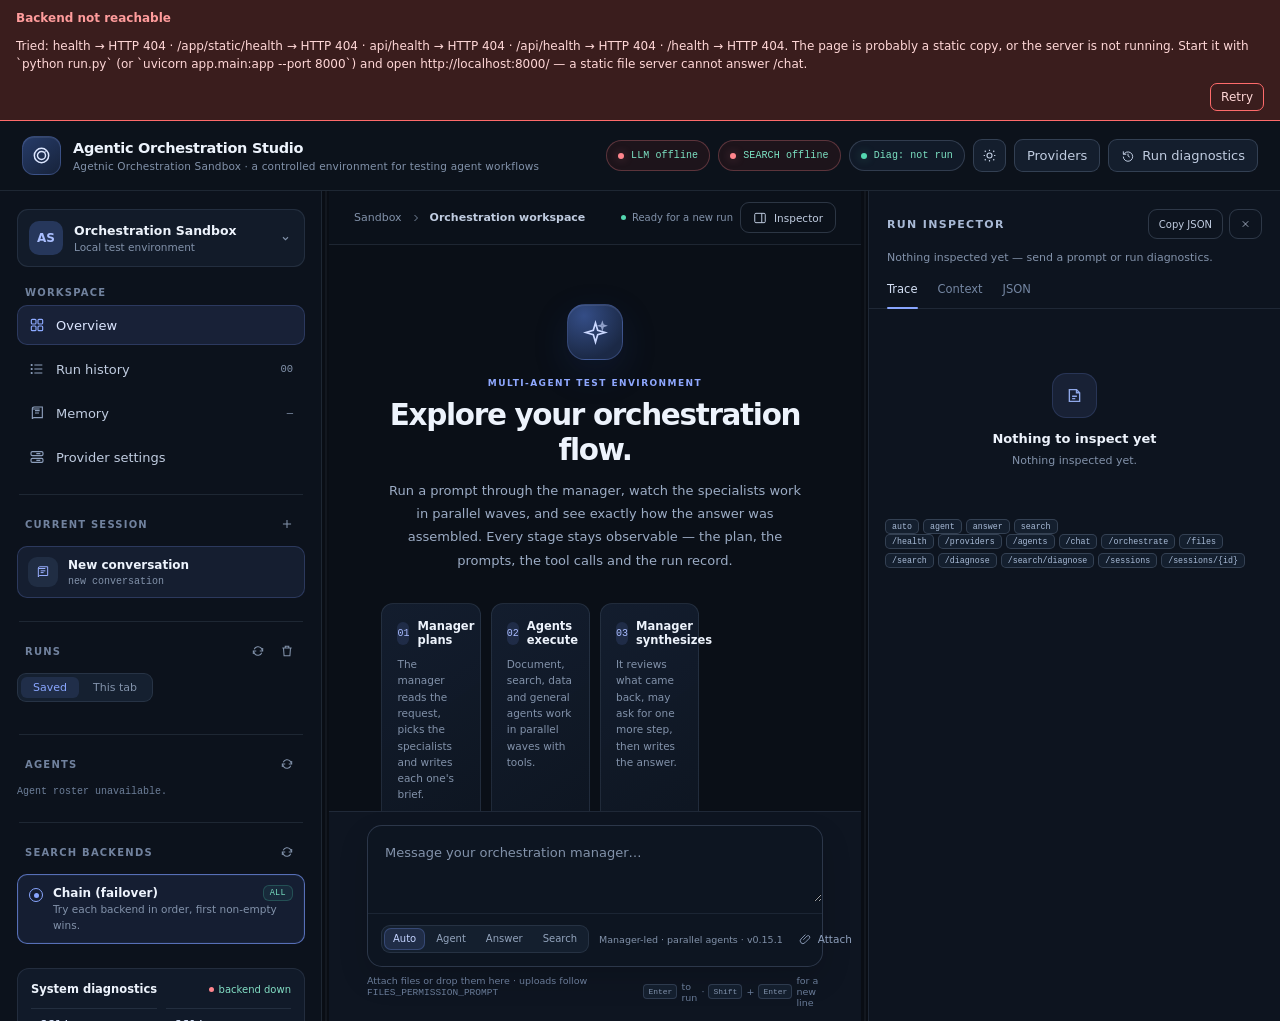
==== commit 55d368f6: "v0.15.1: the thought projection can no longer break a run Reported from a live run: POST /orchestrat" ====
--- a/app/static/index.html
+++ b/app/static/index.html
@@ -4,7 +4,7 @@
   <meta charset="UTF-8" />
   <meta name="viewport" content="width=device-width, initial-scale=1.0" />
   <meta name="theme-color" content="#090d14" />
-  <meta name="agetnic-version" content="0.15.0" />
+  <meta name="agetnic-version" content="0.15.1" />
   <meta name="description" content="Agentic Orchestration Studio — a controlled workspace for testing agent workflows, search providers and execution traces." />
   <title>Agetnic Orchestration Sandbox — Agentic Orchestration Studio</title>
   <script>
@@ -22,10 +22,10 @@
        stale caches after an upgrade. -->
   <!-- A data: icon keeps the browser from asking /favicon.ico at all. -->
   <link rel="icon" href="data:," />
-  <link rel="stylesheet" href="assets/css/styles.css?v=0.15.0" />
-  <link rel="stylesheet" href="assets/css/extra.css?v=0.15.0" />
+  <link rel="stylesheet" href="assets/css/styles.css?v=0.15.1" />
+  <link rel="stylesheet" href="assets/css/extra.css?v=0.15.1" />
   <!-- light palette: maps every colour of the dark design; loads last so it can win -->
-  <link rel="stylesheet" href="assets/css/theme.css?v=0.15.0" />
+  <link rel="stylesheet" href="assets/css/theme.css?v=0.15.1" />
 </head>
 <body>
   <!-- Connection / asset diagnostics: shown by app.js, never by the server -->
@@ -389,6 +389,6 @@
     </section>
   </div>
 
-  <script src="assets/js/app.js?v=0.15.0" defer></script>
+  <script src="assets/js/app.js?v=0.15.1" defer></script>
 </body>
 </html>
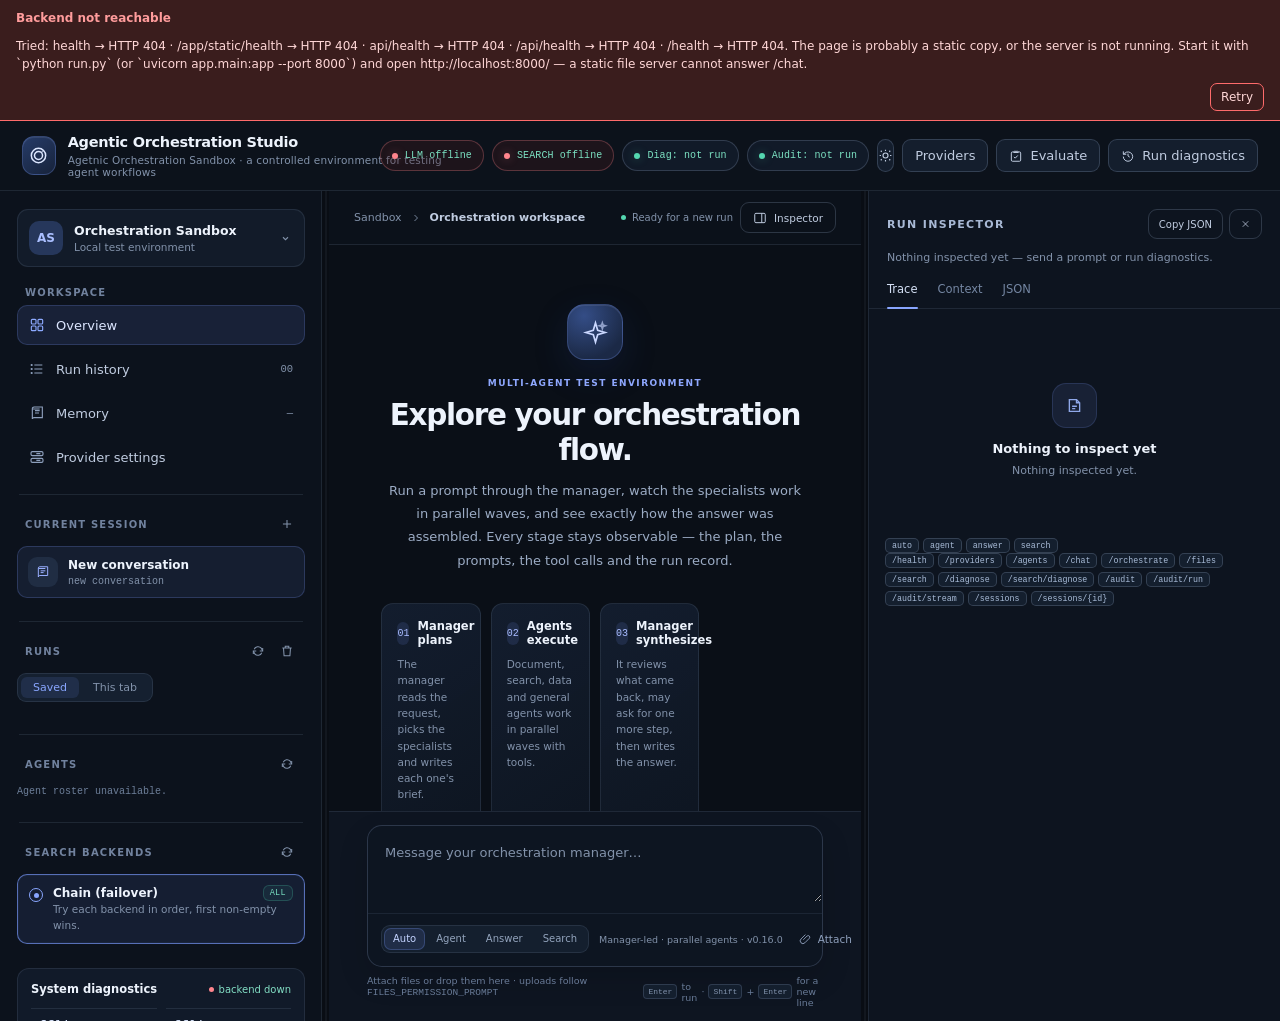
==== commit 6e0f68c8: "v0.16.0 — self-audit: eighteen checks over the orchestration, one scorecard The harness could say wh" ====
--- a/app/static/index.html
+++ b/app/static/index.html
@@ -4,7 +4,7 @@
   <meta charset="UTF-8" />
   <meta name="viewport" content="width=device-width, initial-scale=1.0" />
   <meta name="theme-color" content="#090d14" />
-  <meta name="agetnic-version" content="0.15.1" />
+  <meta name="agetnic-version" content="0.16.0" />
   <meta name="description" content="Agentic Orchestration Studio — a controlled workspace for testing agent workflows, search providers and execution traces." />
   <title>Agetnic Orchestration Sandbox — Agentic Orchestration Studio</title>
   <script>
@@ -22,10 +22,10 @@
        stale caches after an upgrade. -->
   <!-- A data: icon keeps the browser from asking /favicon.ico at all. -->
   <link rel="icon" href="data:," />
-  <link rel="stylesheet" href="assets/css/styles.css?v=0.15.1" />
-  <link rel="stylesheet" href="assets/css/extra.css?v=0.15.1" />
+  <link rel="stylesheet" href="assets/css/styles.css?v=0.16.0" />
+  <link rel="stylesheet" href="assets/css/extra.css?v=0.16.0" />
   <!-- light palette: maps every colour of the dark design; loads last so it can win -->
-  <link rel="stylesheet" href="assets/css/theme.css?v=0.15.1" />
+  <link rel="stylesheet" href="assets/css/theme.css?v=0.16.0" />
 </head>
 <body>
   <!-- Connection / asset diagnostics: shown by app.js, never by the server -->
@@ -56,12 +56,17 @@
         <div class="status-pill" id="pill-llm"><span class="dot"></span><code id="badge-llm">LLM&nbsp; checking…</code></div>
         <div class="status-pill search-pill" id="pill-search"><span class="dot"></span><code id="badge-search">SEARCH&nbsp; checking…</code></div>
         <div class="status-pill" id="pill-diag"><span class="dot"></span><code id="badge-diag">Diag: not run</code></div>
+        <div class="status-pill" id="pill-audit"><span class="dot"></span><code id="badge-audit">Audit: not run</code></div>
         <button class="btn icon-only theme-toggle" id="btn-theme" aria-pressed="false"
                 title="Switch to light mode" aria-label="Switch to light mode">
           <svg class="icon-sun" viewBox="0 0 24 24" fill="none" stroke="currentColor" stroke-width="1.8"><circle cx="12" cy="12" r="4"/><path d="M12 2.6v2.2M12 19.2v2.2M4.4 4.4l1.6 1.6M18 18l1.6 1.6M2.6 12h2.2M19.2 12h2.2M4.4 19.6 6 18M18 6l1.6-1.6"/></svg>
           <svg class="icon-moon" viewBox="0 0 24 24" fill="none" stroke="currentColor" stroke-width="1.8"><path d="M20 14.5A8.2 8.2 0 0 1 9.5 4a8.4 8.4 0 1 0 10.5 10.5Z"/></svg>
         </button>
         <button class="btn" id="btn-providers">Providers</button>
+        <button class="btn" id="btn-audit-top" title="Check the orchestration itself: 18 checks, offline in about a second">
+          <svg viewBox="0 0 24 24" fill="none" stroke="currentColor" stroke-width="1.7"><path d="M9 4h6a1 1 0 0 1 1 1v1H8V5a1 1 0 0 1 1-1Z"/><path d="M8 5H6a2 2 0 0 0-2 2v12a2 2 0 0 0 2 2h12a2 2 0 0 0 2-2V7a2 2 0 0 0-2-2h-2"/><path d="m8.5 13.5 2.2 2.2 4.3-4.6"/></svg>
+          Evaluate
+        </button>
         <button class="btn" id="btn-diag-top">
           <svg viewBox="0 0 24 24" fill="none" stroke="currentColor" stroke-width="1.7"><path d="M4 13a8 8 0 1 0 2.4-5.7L4 9"/><path d="M4 4v5h5M12 8v4l3 2"/></svg>
           Run diagnostics
@@ -369,6 +374,57 @@
 
   <div class="toast-region" id="toast-region" aria-live="polite"></div>
 
+  <!-- Self-audit: every part of the orchestration, checked one by one -->
+  <div class="modal-backdrop panel-hidden" id="audit-modal" role="presentation">
+    <section class="modal modal-wide" role="dialog" aria-modal="true" aria-labelledby="audit-title">
+      <div class="modal-head">
+        <div class="audit-head">
+          <strong id="audit-title">Self-audit — the orchestration, part by part</strong>
+          <span class="audit-sub" id="audit-sub">Checks run offline against scripted ports: no key, no network, under a second.</span>
+        </div>
+        <button class="btn icon-only ghost" id="btn-close-audit" aria-label="Close self-audit">
+          <svg viewBox="0 0 24 24" fill="none" stroke="currentColor" stroke-width="1.7"><path d="m6 6 12 12M18 6 6 18"/></svg>
+        </button>
+      </div>
+
+      <div class="audit-toolbar">
+        <button class="btn primary" id="btn-audit-run">
+          <svg viewBox="0 0 24 24" fill="none" stroke="currentColor" stroke-width="1.8"><path d="M7 5.5v13l11-6.5-11-6.5Z"/></svg>
+          Run audit
+        </button>
+        <label class="audit-live" id="audit-live-wrap" title="Also call the configured model: planner agreement + stage latency">
+          <input type="checkbox" id="audit-live" />
+          <span>Include live model checks</span>
+        </label>
+        <div class="audit-progress">
+          <div class="audit-bar"><span id="audit-bar-fill"></span></div>
+          <span class="audit-count" id="audit-count">idle</span>
+        </div>
+        <div class="audit-tabs" role="tablist" aria-label="Audit views">
+          <button class="audit-tab active" type="button" role="tab" data-audit-tab="results" aria-selected="true">Results</button>
+          <button class="audit-tab" type="button" role="tab" data-audit-tab="json" aria-selected="false">JSON</button>
+        </div>
+        <button class="btn ghost" id="btn-audit-copy" title="Copy the scorecard as JSON">Copy JSON</button>
+        <button class="btn ghost" id="btn-audit-download" title="Download the scorecard">Download</button>
+      </div>
+
+      <div class="audit-summary" id="audit-summary" hidden></div>
+
+      <div class="modal-body audit-body">
+        <div id="audit-results" class="audit-results"></div>
+        <pre id="audit-json" class="json-view panel-hidden">{}</pre>
+      </div>
+
+      <div class="modal-foot">
+        <p class="modal-note" id="audit-note">
+          Offline checks drive the real pipeline through its four ports with scripted models,
+          so a red line means the code changed — never that a provider had a bad minute.
+        </p>
+        <button class="btn" id="btn-audit-close">Close</button>
+      </div>
+    </section>
+  </div>
+
   <!-- Providers modal: every free option with key/model links -->
   <div class="modal-backdrop panel-hidden" id="providers-modal" role="presentation">
     <section class="modal" role="dialog" aria-modal="true" aria-labelledby="providers-title">
@@ -389,6 +445,6 @@
     </section>
   </div>
 
-  <script src="assets/js/app.js?v=0.15.1" defer></script>
+  <script src="assets/js/app.js?v=0.16.0" defer></script>
 </body>
 </html>
--- a/app/static/assets/css/extra.css
+++ b/app/static/assets/css/extra.css
@@ -841,3 +841,139 @@
   .thoughts-spinner { animation-duration: 2.4s; }
   .tg-live.on { animation: none; opacity: .9; }
 }
+
+/* ═══════════════════════════════════════════════════════════════
+   Self-audit — the orchestration, checked part by part
+   A wide modal: toolbar (run · live · progress · tabs), a summary
+   strip, then one row per check that fills in as the run reaches it.
+   ═══════════════════════════════════════════════════════════════ */
+.modal-wide {
+  width: min(960px, 100%);
+  max-height: min(90vh, 920px);
+  display: flex;
+  flex-direction: column;
+  overflow: hidden;
+}
+.modal-wide .modal-body { flex: 1 1 auto; overflow: auto; min-height: 0; }
+.audit-head { display: grid; gap: 3px; min-width: 0; }
+.audit-sub { color: var(--muted); font-size: 10px; line-height: 1.5; }
+
+.audit-toolbar {
+  display: flex; align-items: center; flex-wrap: wrap; gap: 10px;
+  padding: 11px 18px; border-bottom: 1px solid var(--line);
+  background: rgba(255, 255, 255, .02);
+}
+.audit-live {
+  display: inline-flex; align-items: center; gap: 6px;
+  padding: 0 10px; height: 28px; border: 1px dashed var(--line-strong);
+  border-radius: 999px; color: var(--muted); font-size: 10px; cursor: pointer;
+}
+.audit-live input { accent-color: var(--accent); margin: 0; }
+.audit-live.disabled { opacity: .55; cursor: not-allowed; }
+.audit-progress { display: flex; align-items: center; gap: 8px; flex: 1 1 190px; min-width: 150px; }
+.audit-bar {
+  position: relative; flex: 1 1 auto; height: 5px; border-radius: 999px;
+  background: var(--surface-3); overflow: hidden;
+}
+.audit-bar > span {
+  position: absolute; inset: 0 auto 0 0; width: 0; border-radius: 999px;
+  background: var(--accent); transition: width .18s ease;
+}
+.audit-bar > span.done { background: var(--mint); }
+.audit-count {
+  flex: 0 0 auto; font: 9.5px ui-monospace, SFMono-Regular, Menlo, monospace;
+  color: var(--muted); font-variant-numeric: tabular-nums; white-space: nowrap;
+}
+.audit-tabs { display: inline-flex; padding: 2px; border: 1px solid var(--line); border-radius: 8px; background: var(--surface-2); }
+.audit-tab {
+  height: 24px; padding: 0 11px; border: 0; border-radius: 6px;
+  background: transparent; color: var(--muted); font-size: 10px; cursor: pointer;
+}
+.audit-tab.active { color: var(--text); background: var(--surface-3); }
+
+.audit-summary {
+  display: flex; align-items: center; flex-wrap: wrap; gap: 8px;
+  padding: 11px 18px; border-bottom: 1px solid var(--line);
+}
+.audit-score {
+  display: inline-flex; align-items: baseline; gap: 6px;
+  padding: 4px 11px; border-radius: 999px; font-size: 11px; font-weight: 600;
+  border: 1px solid var(--line-strong); background: var(--surface-2);
+}
+.audit-score.pass { color: var(--mint); border-color: rgba(80, 214, 176, .35); background: var(--mint-soft); }
+.audit-score.warn { color: var(--amber); border-color: rgba(239, 189, 114, .35); background: var(--amber-soft); }
+.audit-score.fail { color: var(--red); border-color: rgba(255, 133, 141, .35); background: var(--red-soft); }
+.audit-chip {
+  padding: 3px 9px; border: 1px solid var(--line); border-radius: 999px;
+  color: var(--muted); font-size: 9.5px;
+}
+.audit-chip b { color: var(--text-2); font-weight: 600; }
+
+.audit-body { padding: 14px 18px 18px; }
+.audit-results { display: grid; gap: 14px; }
+.audit-level { display: grid; gap: 7px; }
+.audit-level-head {
+  display: flex; align-items: center; gap: 8px;
+  font-size: 9.5px; letter-spacing: .09em; text-transform: uppercase; color: var(--muted);
+}
+.audit-level-head::after { content: ""; flex: 1 1 auto; height: 1px; background: var(--line); }
+
+.audit-row {
+  display: grid; grid-template-columns: 14px 1fr auto; gap: 10px;
+  padding: 9px 11px; border: 1px solid var(--line); border-radius: 10px;
+  background: var(--surface-2);
+}
+.audit-row[data-status="pass"] { border-left: 2px solid var(--mint); }
+.audit-row[data-status="warn"] { border-left: 2px solid var(--amber); }
+.audit-row[data-status="fail"] { border-left: 2px solid var(--red); }
+.audit-row[data-status="skip"] { border-left: 2px solid var(--line-strong); opacity: .8; }
+.audit-row[data-status="running"] { border-left: 2px solid var(--accent); }
+.audit-row[data-status="queued"] { border-left: 2px solid var(--line); opacity: .72; }
+
+.audit-dot {
+  width: 9px; height: 9px; margin-top: 4px; border-radius: 50%;
+  border: 1.5px solid var(--line-strong); background: transparent;
+}
+.audit-row[data-status="pass"] .audit-dot { background: var(--mint); border-color: var(--mint); }
+.audit-row[data-status="warn"] .audit-dot { background: var(--amber); border-color: var(--amber); }
+.audit-row[data-status="fail"] .audit-dot { background: var(--red); border-color: var(--red); }
+.audit-row[data-status="running"] .audit-dot {
+  border-color: var(--accent); border-top-color: transparent;
+  animation: audit-spin .8s linear infinite;
+}
+@keyframes audit-spin { to { transform: rotate(360deg); } }
+
+.audit-row-main { min-width: 0; display: grid; gap: 3px; }
+.audit-row-title { display: flex; align-items: baseline; gap: 7px; font-size: 11.5px; color: var(--text); }
+.audit-row-title code {
+  font: 8.5px ui-monospace, SFMono-Regular, Menlo, monospace;
+  color: var(--muted); padding: 1px 5px; border-radius: 4px; background: var(--surface-3);
+}
+.audit-row-proves { color: var(--muted); font-size: 10px; line-height: 1.5; }
+.audit-row-detail { color: var(--text-2); font-size: 10.5px; line-height: 1.5; }
+.audit-row-findings { margin: 3px 0 0; padding-left: 15px; color: var(--amber); font-size: 10px; line-height: 1.55; }
+.audit-row[data-status="fail"] .audit-row-findings { color: var(--red); }
+.audit-row-meta {
+  display: flex; align-items: center; gap: 6px; margin-top: 2px;
+  font: 8.5px ui-monospace, SFMono-Regular, Menlo, monospace; color: var(--muted);
+}
+.audit-row-ms { font: 9px ui-monospace, SFMono-Regular, Menlo, monospace; color: var(--muted); white-space: nowrap; }
+.audit-metrics { margin-top: 4px; }
+.audit-metrics summary { cursor: pointer; color: var(--muted); font-size: 9px; letter-spacing: .04em; text-transform: uppercase; }
+.audit-metrics table { margin-top: 5px; border-collapse: collapse; font: 9.5px ui-monospace, SFMono-Regular, Menlo, monospace; }
+.audit-metrics th, .audit-metrics td { padding: 2px 10px 2px 0; text-align: left; vertical-align: top; }
+.audit-metrics th { color: var(--muted); font-weight: 500; }
+.audit-metrics td { color: var(--text-2); overflow-wrap: anywhere; }
+.audit-empty { padding: 22px 4px; color: var(--muted); font-size: 11px; line-height: 1.6; }
+
+@media (max-width: 780px) {
+  .modal-wide { max-height: 94vh; }
+  .audit-toolbar { gap: 8px; }
+  .audit-progress { flex: 1 1 100%; order: 3; }
+  .audit-row { grid-template-columns: 12px 1fr; }
+  .audit-row-ms { grid-column: 2; justify-self: start; }
+}
+@media (prefers-reduced-motion: reduce) {
+  .audit-row[data-status="running"] .audit-dot { animation: none; }
+  .audit-bar > span { transition: none; }
+}
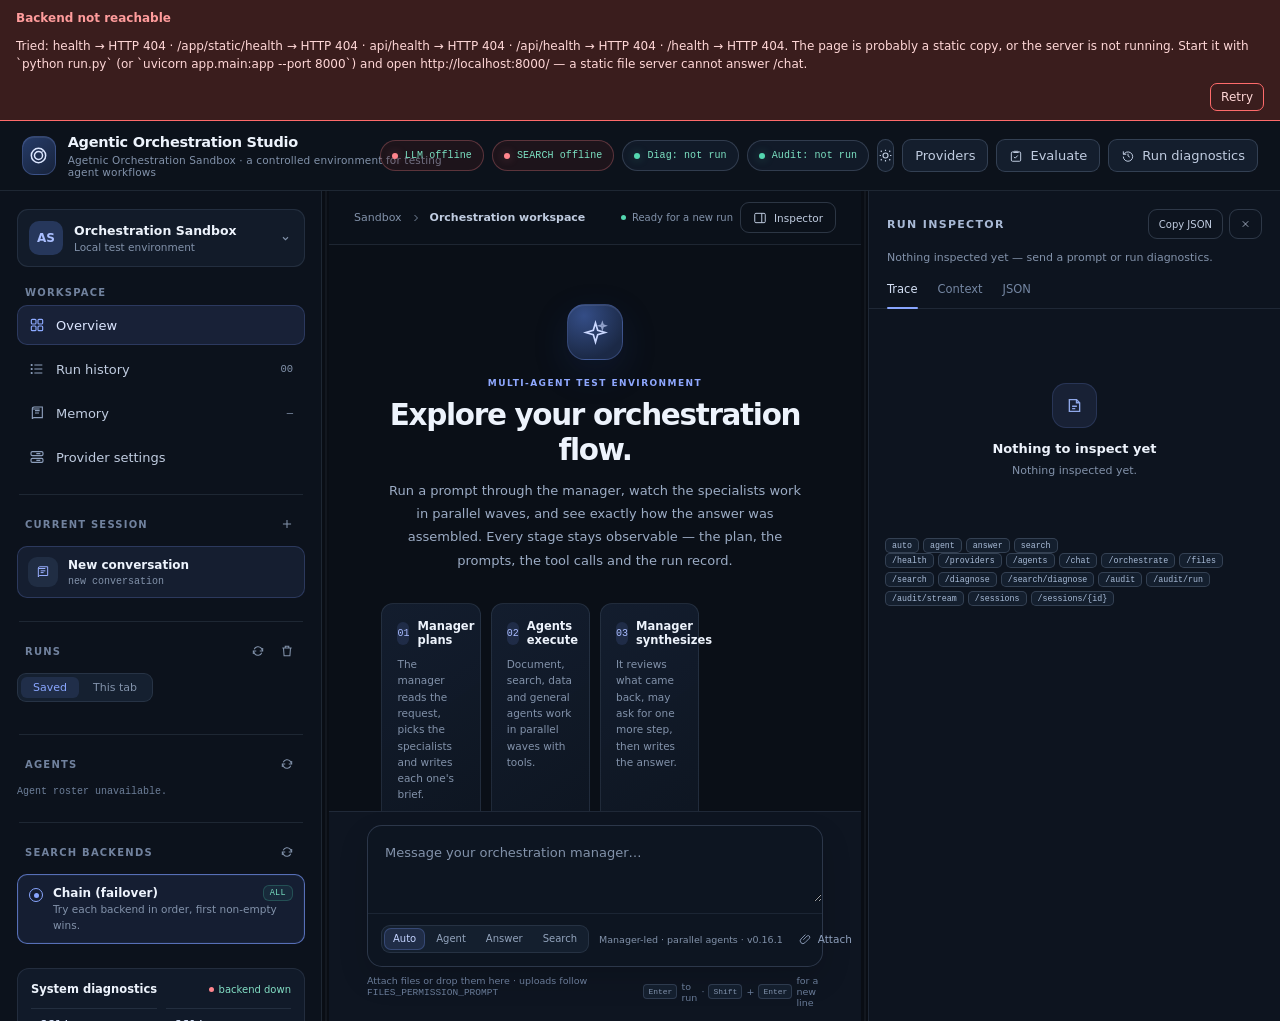
==== commit 75cc0781: "v0.16.1 — fix live.planner: unpack the 4-tuple golden set, score coverage The first --live audit on " ====
--- a/app/static/index.html
+++ b/app/static/index.html
@@ -4,7 +4,7 @@
   <meta charset="UTF-8" />
   <meta name="viewport" content="width=device-width, initial-scale=1.0" />
   <meta name="theme-color" content="#090d14" />
-  <meta name="agetnic-version" content="0.16.0" />
+  <meta name="agetnic-version" content="0.16.1" />
   <meta name="description" content="Agentic Orchestration Studio — a controlled workspace for testing agent workflows, search providers and execution traces." />
   <title>Agetnic Orchestration Sandbox — Agentic Orchestration Studio</title>
   <script>
@@ -22,10 +22,10 @@
        stale caches after an upgrade. -->
   <!-- A data: icon keeps the browser from asking /favicon.ico at all. -->
   <link rel="icon" href="data:," />
-  <link rel="stylesheet" href="assets/css/styles.css?v=0.16.0" />
-  <link rel="stylesheet" href="assets/css/extra.css?v=0.16.0" />
+  <link rel="stylesheet" href="assets/css/styles.css?v=0.16.1" />
+  <link rel="stylesheet" href="assets/css/extra.css?v=0.16.1" />
   <!-- light palette: maps every colour of the dark design; loads last so it can win -->
-  <link rel="stylesheet" href="assets/css/theme.css?v=0.16.0" />
+  <link rel="stylesheet" href="assets/css/theme.css?v=0.16.1" />
 </head>
 <body>
   <!-- Connection / asset diagnostics: shown by app.js, never by the server -->
@@ -445,6 +445,6 @@
     </section>
   </div>
 
-  <script src="assets/js/app.js?v=0.16.0" defer></script>
+  <script src="assets/js/app.js?v=0.16.1" defer></script>
 </body>
 </html>
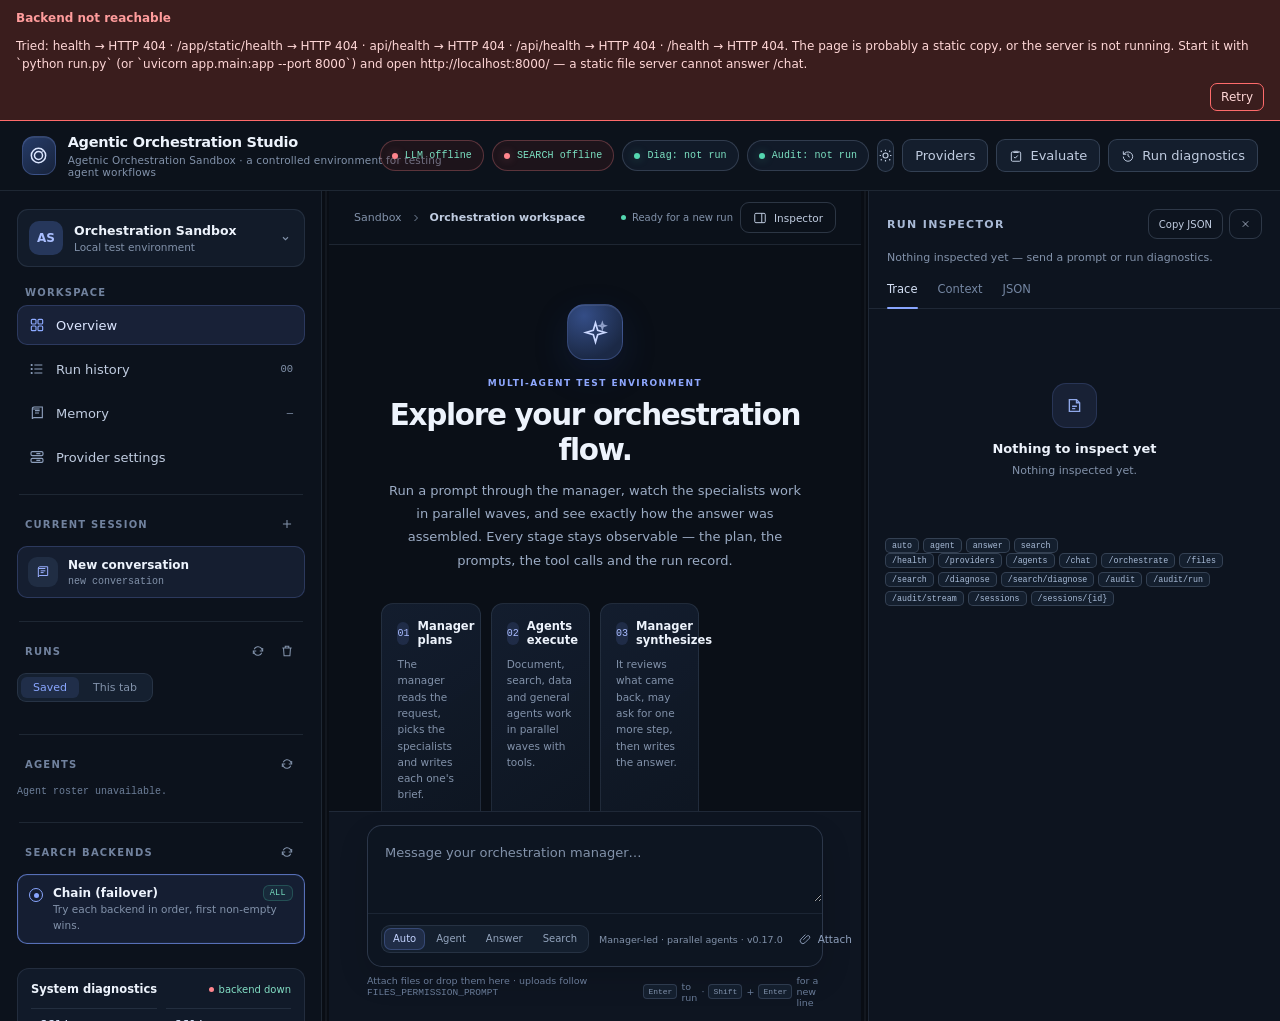
==== commit c7892833: "v0.17.0 — ARAS wiring: the orchestrator runs on the other app's microservices One .env block (ARAS_B" ====
--- a/app/static/index.html
+++ b/app/static/index.html
@@ -4,7 +4,7 @@
   <meta charset="UTF-8" />
   <meta name="viewport" content="width=device-width, initial-scale=1.0" />
   <meta name="theme-color" content="#090d14" />
-  <meta name="agetnic-version" content="0.16.1" />
+  <meta name="agetnic-version" content="0.17.0" />
   <meta name="description" content="Agentic Orchestration Studio — a controlled workspace for testing agent workflows, search providers and execution traces." />
   <title>Agetnic Orchestration Sandbox — Agentic Orchestration Studio</title>
   <script>
@@ -22,10 +22,10 @@
        stale caches after an upgrade. -->
   <!-- A data: icon keeps the browser from asking /favicon.ico at all. -->
   <link rel="icon" href="data:," />
-  <link rel="stylesheet" href="assets/css/styles.css?v=0.16.1" />
-  <link rel="stylesheet" href="assets/css/extra.css?v=0.16.1" />
+  <link rel="stylesheet" href="assets/css/styles.css?v=0.17.0" />
+  <link rel="stylesheet" href="assets/css/extra.css?v=0.17.0" />
   <!-- light palette: maps every colour of the dark design; loads last so it can win -->
-  <link rel="stylesheet" href="assets/css/theme.css?v=0.16.1" />
+  <link rel="stylesheet" href="assets/css/theme.css?v=0.17.0" />
 </head>
 <body>
   <!-- Connection / asset diagnostics: shown by app.js, never by the server -->
@@ -445,6 +445,6 @@
     </section>
   </div>
 
-  <script src="assets/js/app.js?v=0.16.1" defer></script>
+  <script src="assets/js/app.js?v=0.17.0" defer></script>
 </body>
 </html>
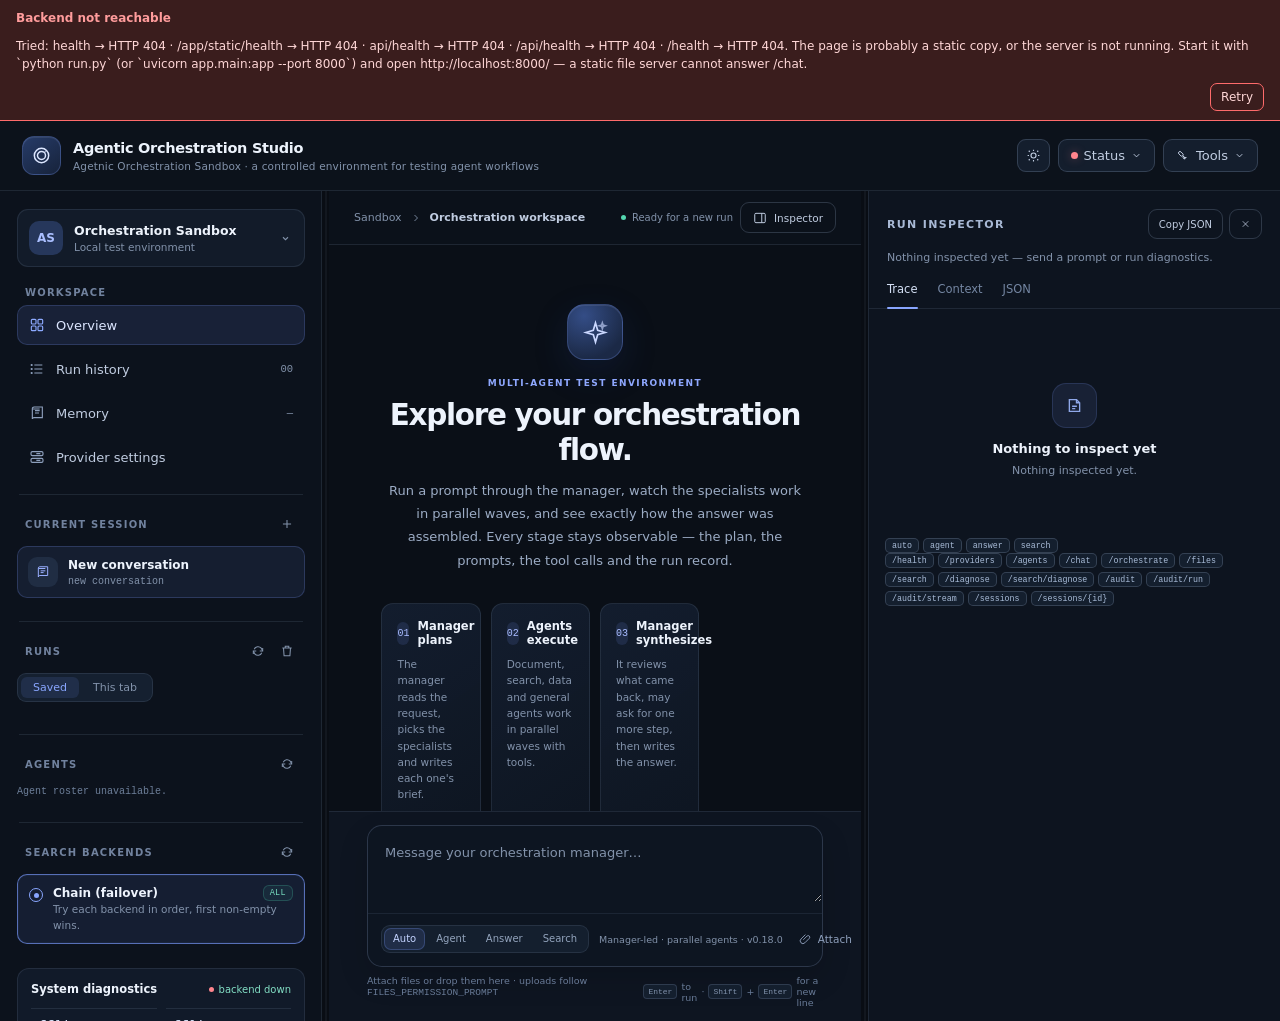
==== commit 9cb0b2ab: "v0.18.0 — navbar dropdowns, ARAS wiring panel, copy buttons, loopback proxy bypass The all-503 fix (" ====
--- a/app/static/index.html
+++ b/app/static/index.html
@@ -4,7 +4,7 @@
   <meta charset="UTF-8" />
   <meta name="viewport" content="width=device-width, initial-scale=1.0" />
   <meta name="theme-color" content="#090d14" />
-  <meta name="agetnic-version" content="0.17.0" />
+  <meta name="agetnic-version" content="0.18.0" />
   <meta name="description" content="Agentic Orchestration Studio — a controlled workspace for testing agent workflows, search providers and execution traces." />
   <title>Agetnic Orchestration Sandbox — Agentic Orchestration Studio</title>
   <script>
@@ -22,10 +22,10 @@
        stale caches after an upgrade. -->
   <!-- A data: icon keeps the browser from asking /favicon.ico at all. -->
   <link rel="icon" href="data:," />
-  <link rel="stylesheet" href="assets/css/styles.css?v=0.17.0" />
-  <link rel="stylesheet" href="assets/css/extra.css?v=0.17.0" />
+  <link rel="stylesheet" href="assets/css/styles.css?v=0.18.0" />
+  <link rel="stylesheet" href="assets/css/extra.css?v=0.18.0" />
   <!-- light palette: maps every colour of the dark design; loads last so it can win -->
-  <link rel="stylesheet" href="assets/css/theme.css?v=0.17.0" />
+  <link rel="stylesheet" href="assets/css/theme.css?v=0.18.0" />
 </head>
 <body>
   <!-- Connection / asset diagnostics: shown by app.js, never by the server -->
@@ -53,24 +53,54 @@
         </div>
       </div>
       <div class="topbar-right">
-        <div class="status-pill" id="pill-llm"><span class="dot"></span><code id="badge-llm">LLM&nbsp; checking…</code></div>
-        <div class="status-pill search-pill" id="pill-search"><span class="dot"></span><code id="badge-search">SEARCH&nbsp; checking…</code></div>
-        <div class="status-pill" id="pill-diag"><span class="dot"></span><code id="badge-diag">Diag: not run</code></div>
-        <div class="status-pill" id="pill-audit"><span class="dot"></span><code id="badge-audit">Audit: not run</code></div>
         <button class="btn icon-only theme-toggle" id="btn-theme" aria-pressed="false"
                 title="Switch to light mode" aria-label="Switch to light mode">
           <svg class="icon-sun" viewBox="0 0 24 24" fill="none" stroke="currentColor" stroke-width="1.8"><circle cx="12" cy="12" r="4"/><path d="M12 2.6v2.2M12 19.2v2.2M4.4 4.4l1.6 1.6M18 18l1.6 1.6M2.6 12h2.2M19.2 12h2.2M4.4 19.6 6 18M18 6l1.6-1.6"/></svg>
           <svg class="icon-moon" viewBox="0 0 24 24" fill="none" stroke="currentColor" stroke-width="1.8"><path d="M20 14.5A8.2 8.2 0 0 1 9.5 4a8.4 8.4 0 1 0 10.5 10.5Z"/></svg>
         </button>
-        <button class="btn" id="btn-providers">Providers</button>
-        <button class="btn" id="btn-audit-top" title="Check the orchestration itself: 18 checks, offline in about a second">
-          <svg viewBox="0 0 24 24" fill="none" stroke="currentColor" stroke-width="1.7"><path d="M9 4h6a1 1 0 0 1 1 1v1H8V5a1 1 0 0 1 1-1Z"/><path d="M8 5H6a2 2 0 0 0-2 2v12a2 2 0 0 0 2 2h12a2 2 0 0 0 2-2V7a2 2 0 0 0-2-2h-2"/><path d="m8.5 13.5 2.2 2.2 4.3-4.6"/></svg>
-          Evaluate
-        </button>
-        <button class="btn" id="btn-diag-top">
-          <svg viewBox="0 0 24 24" fill="none" stroke="currentColor" stroke-width="1.7"><path d="M4 13a8 8 0 1 0 2.4-5.7L4 9"/><path d="M4 4v5h5M12 8v4l3 2"/></svg>
-          Run diagnostics
-        </button>
+
+        <!-- Status ▾ — the four live pills, now rows inside one dropdown -->
+        <div class="nav-menu" id="menu-status">
+          <button class="btn nav-menu-btn" id="btn-menu-status" aria-haspopup="true" aria-expanded="false">
+            <span class="dot" id="menu-status-dot"></span>
+            Status
+            <svg class="caret" viewBox="0 0 24 24" fill="none" stroke="currentColor" stroke-width="2"><path d="m6 9 6 6 6-6"/></svg>
+          </button>
+          <div class="nav-menu-panel" role="menu" aria-label="Live status">
+            <div class="status-pill menu-row" id="pill-llm" role="menuitem"><span class="dot"></span><code id="badge-llm">LLM&nbsp; checking…</code></div>
+            <div class="status-pill search-pill menu-row" id="pill-search" role="menuitem"><span class="dot"></span><code id="badge-search">SEARCH&nbsp; checking…</code></div>
+            <div class="status-pill menu-row" id="pill-aras" role="menuitem"><span class="dot"></span><code id="badge-aras">ARAS&nbsp; not checked</code></div>
+            <div class="status-pill menu-row" id="pill-diag" role="menuitem"><span class="dot"></span><code id="badge-diag">Diag: not run</code></div>
+            <div class="status-pill menu-row" id="pill-audit" role="menuitem"><span class="dot"></span><code id="badge-audit">Audit: not run</code></div>
+          </div>
+        </div>
+
+        <!-- Tools ▾ — every console action in one dropdown -->
+        <div class="nav-menu" id="menu-tools">
+          <button class="btn nav-menu-btn" id="btn-menu-tools" aria-haspopup="true" aria-expanded="false">
+            <svg viewBox="0 0 24 24" fill="none" stroke="currentColor" stroke-width="1.7"><path d="M14.5 6.5a4 4 0 0 1-5.6 5.1L5 15.5a1.8 1.8 0 1 0 3.5 3.5l3.9-3.9a4 4 0 0 1 5.1-5.6l-2.6 2.6-1.5-1.5 2.6-2.6Z" transform="rotate(90 12 12)"/></svg>
+            Tools
+            <svg class="caret" viewBox="0 0 24 24" fill="none" stroke="currentColor" stroke-width="2"><path d="m6 9 6 6 6-6"/></svg>
+          </button>
+          <div class="nav-menu-panel" role="menu" aria-label="Console tools">
+            <button class="menu-item" id="btn-providers" role="menuitem" title="Every free model/search option with key links">
+              <svg viewBox="0 0 24 24" fill="none" stroke="currentColor" stroke-width="1.7"><rect x="4" y="4" width="16" height="7" rx="1.5"/><rect x="4" y="13" width="16" height="7" rx="1.5"/><path d="M7.5 7.5h.01M7.5 16.5h.01"/></svg>
+              Providers
+            </button>
+            <button class="menu-item" id="btn-aras-top" role="menuitem" title="Is the ARAS wiring actually used? Health + a proof run">
+              <svg viewBox="0 0 24 24" fill="none" stroke="currentColor" stroke-width="1.7"><circle cx="5.5" cy="12" r="2.2"/><circle cx="18.5" cy="5.5" r="2.2"/><circle cx="18.5" cy="18.5" r="2.2"/><path d="M7.6 10.9 16.4 6.6M7.6 13.1l8.8 4.3"/></svg>
+              ARAS wiring
+            </button>
+            <button class="menu-item" id="btn-diag-top" role="menuitem" title="Live pings: model, search backends and ARAS services">
+              <svg viewBox="0 0 24 24" fill="none" stroke="currentColor" stroke-width="1.7"><path d="M4 13a8 8 0 1 0 2.4-5.7L4 9"/><path d="M4 4v5h5M12 8v4l3 2"/></svg>
+              Run diagnostics
+            </button>
+            <button class="menu-item" id="btn-audit-top" role="menuitem" title="Check the orchestration itself: 18 checks, offline in about a second">
+              <svg viewBox="0 0 24 24" fill="none" stroke="currentColor" stroke-width="1.7"><path d="M9 4h6a1 1 0 0 1 1 1v1H8V5a1 1 0 0 1 1-1Z"/><path d="M8 5H6a2 2 0 0 0-2 2v12a2 2 0 0 0 2 2h12a2 2 0 0 0 2-2V7a2 2 0 0 0-2-2h-2"/><path d="m8.5 13.5 2.2 2.2 4.3-4.6"/></svg>
+              Evaluate
+            </button>
+          </div>
+        </div>
       </div>
     </header>
 
@@ -425,6 +455,45 @@
     </section>
   </div>
 
+  <!-- ARAS wiring modal: is the microservice stack configured, up and USED? -->
+  <div class="modal-backdrop panel-hidden" id="aras-modal" role="presentation">
+    <section class="modal modal-wide" role="dialog" aria-modal="true" aria-labelledby="aras-title">
+      <div class="modal-head">
+        <div class="audit-head">
+          <strong id="aras-title">ARAS wiring — is it actually used?</strong>
+          <span class="audit-sub" id="aras-sub">GET /aras pings every configured service; the proof run shows which provider answered a real request.</span>
+        </div>
+        <button class="btn icon-only ghost" id="btn-close-aras" aria-label="Close ARAS wiring">
+          <svg viewBox="0 0 24 24" fill="none" stroke="currentColor" stroke-width="1.7"><path d="m6 6 12 12M18 6 6 18"/></svg>
+        </button>
+      </div>
+
+      <div class="audit-toolbar">
+        <button class="btn primary" id="btn-aras-check">
+          <svg viewBox="0 0 24 24" fill="none" stroke="currentColor" stroke-width="1.8"><path d="M4 13a8 8 0 1 0 2.4-5.7L4 9"/><path d="M4 4v5h5"/></svg>
+          Check wiring
+        </button>
+        <button class="btn" id="btn-aras-proof" title="One tiny real run through POST /orchestrate — the run record names the provider and model that answered">
+          <svg viewBox="0 0 24 24" fill="none" stroke="currentColor" stroke-width="1.8"><path d="M7 5.5v13l11-6.5-11-6.5Z"/></svg>
+          Proof run
+        </button>
+        <span class="audit-count" id="aras-state">idle</span>
+        <button class="btn ghost" id="btn-aras-copy" title="Copy the latest wiring report (and proof run) as JSON" style="margin-left:auto">Copy JSON</button>
+      </div>
+
+      <div class="modal-body" id="aras-body"><span class="muted">Press “Check wiring” to call GET /aras.</span></div>
+
+      <div class="modal-foot">
+        <p class="modal-note" id="aras-note">
+          Level 1 is config: does the router lead the model chain? Level 2 is health: does each
+          service answer its /health route? The proof run is level 3: a real request whose run
+          record names <code>provider</code> and <code>model</code> — if it says <code>aras</code>, the stack answered.
+        </p>
+        <button class="btn" id="btn-aras-close">Close</button>
+      </div>
+    </section>
+  </div>
+
   <!-- Providers modal: every free option with key/model links -->
   <div class="modal-backdrop panel-hidden" id="providers-modal" role="presentation">
     <section class="modal" role="dialog" aria-modal="true" aria-labelledby="providers-title">
@@ -440,11 +509,12 @@
           Set <code>LLM_PROVIDER</code> (or <code>auto</code>) + its key and model in <code>.env</code>.
           The model you write is the model that is called.
         </p>
+        <button class="btn ghost" id="btn-providers-copy" title="Copy the latest GET /providers report as JSON">Copy JSON</button>
         <button class="btn" id="btn-providers-close">Close</button>
       </div>
     </section>
   </div>
 
-  <script src="assets/js/app.js?v=0.17.0" defer></script>
+  <script src="assets/js/app.js?v=0.18.0" defer></script>
 </body>
 </html>
--- a/app/static/assets/css/styles.css
+++ b/app/static/assets/css/styles.css
@@ -329,8 +329,6 @@
 @media (max-width: 1220px) {
   :root { --sidebar-width: 250px; --inspector-width: 320px; }
   .topbar { padding: 0 16px; }
-  .status-pill { padding: 0 8px; }
-  .status-pill.search-pill { display: none; }
 }
 @media (max-width: 980px) {
   :root { --inspector-width: 300px; }
@@ -348,9 +346,8 @@
   .brand-mark { width: 34px; height: 34px; border-radius: 10px; }
   .brand-title { font-size: 12px; }
   .brand-subtitle { font-size: 9px; }
-  .topbar-right .status-pill { display: none; }
   .topbar-right .btn { height: 30px; padding: 0 8px; font-size: 9px; }
-  .topbar-right #diagnosticsButton { display: none; }
+  .nav-menu-btn .caret { display: none; }
   .workspace { display: block; position: relative; }
   .sidebar { position: fixed; z-index: 15; top: var(--header-height); bottom: 0; left: 0; width: min(292px, 88vw); box-shadow: 20px 0 60px rgba(0,0,0,.4); transform: translateX(-105%); transition: transform .22s ease; }
   .sidebar.open { transform: translateX(0); }
@@ -382,7 +379,6 @@
   .message-body { max-width: 88%; }
 }
 @media (max-width: 390px) {
-  .topbar-right #providersButton { display: none; }
   .architecture { grid-template-columns: 1fr; }
   .architecture-step { min-height: auto; }
   .step-copy { margin-top: 5px; }
--- a/app/static/assets/css/extra.css
+++ b/app/static/assets/css/extra.css
@@ -977,3 +977,49 @@
   .audit-row[data-status="running"] .audit-dot { animation: none; }
   .audit-bar > span { transition: none; }
 }
+
+/* ── navbar dropdown menus (v0.18.0): Status ▾ and Tools ▾ ───────────── */
+.nav-menu { position: relative; }
+.nav-menu-btn { gap: 6px; }
+.nav-menu-btn .caret { width: 11px; height: 11px; transition: transform .18s ease; }
+.nav-menu.open .nav-menu-btn .caret { transform: rotate(180deg); }
+.nav-menu-btn > .dot {
+  width: 7px; height: 7px; flex: 0 0 7px; border-radius: 50%;
+  background: var(--muted); box-shadow: none;
+}
+.nav-menu-btn > .dot.ok { background: var(--mint); box-shadow: 0 0 10px rgba(80, 214, 176, .34); }
+.nav-menu-btn > .dot.warn { background: var(--amber); }
+.nav-menu-btn > .dot.bad { background: var(--red); box-shadow: 0 0 10px rgba(255, 133, 141, .34); }
+.nav-menu-panel {
+  position: absolute; top: calc(100% + 7px); right: 0; z-index: 40;
+  min-width: 228px; padding: 6px; display: none; flex-direction: column; gap: 4px;
+  border: 1px solid var(--line-strong); border-radius: 12px;
+  background: var(--surface-2, rgba(18, 26, 40, .98));
+  box-shadow: 0 18px 44px rgba(0, 0, 0, .45);
+}
+.nav-menu.open .nav-menu-panel { display: flex; }
+.nav-menu-panel .status-pill.menu-row {
+  height: 30px; width: 100%; border-radius: 9px; justify-content: flex-start;
+}
+.nav-menu-panel .menu-item {
+  display: flex; align-items: center; gap: 9px; width: 100%; height: 32px; padding: 0 10px;
+  border: 0; border-radius: 9px; background: transparent; color: var(--text-2);
+  font: inherit; font-size: 11px; cursor: pointer; text-align: left; white-space: nowrap;
+  transition: .15s ease;
+}
+.nav-menu-panel .menu-item:hover { background: var(--surface-hover); color: var(--text); }
+.nav-menu-panel .menu-item svg { width: 14px; height: 14px; flex: 0 0 14px; }
+
+/* ── ARAS wiring panel ───────────────────────────────────────────────── */
+.aras-section { margin: 12px 0 4px; font-size: 9.5px; letter-spacing: .08em; text-transform: uppercase; color: var(--muted); }
+.aras-section:first-child { margin-top: 0; }
+.aras-verdict {
+  margin-top: 10px; padding: 9px 12px; border-radius: 10px; font-size: 11px; line-height: 1.55;
+  border: 1px solid rgba(80, 214, 176, .3); background: rgba(23, 65, 59, .2); color: #8de8ce;
+}
+.aras-verdict.bad { border-color: rgba(255, 133, 141, .3); background: rgba(72, 28, 32, .26); color: #ff9ea4; }
+.aras-verdict.warn { border-color: rgba(239, 189, 114, .3); background: rgba(72, 56, 26, .26); color: #edc07a; }
+
+/* a small copy-report button that sits above diagnostics rows */
+.diag-copy-row { display: flex; justify-content: flex-end; margin-bottom: 6px; }
+.diag-copy-row .btn { height: 24px; padding: 0 9px; font-size: 9px; }
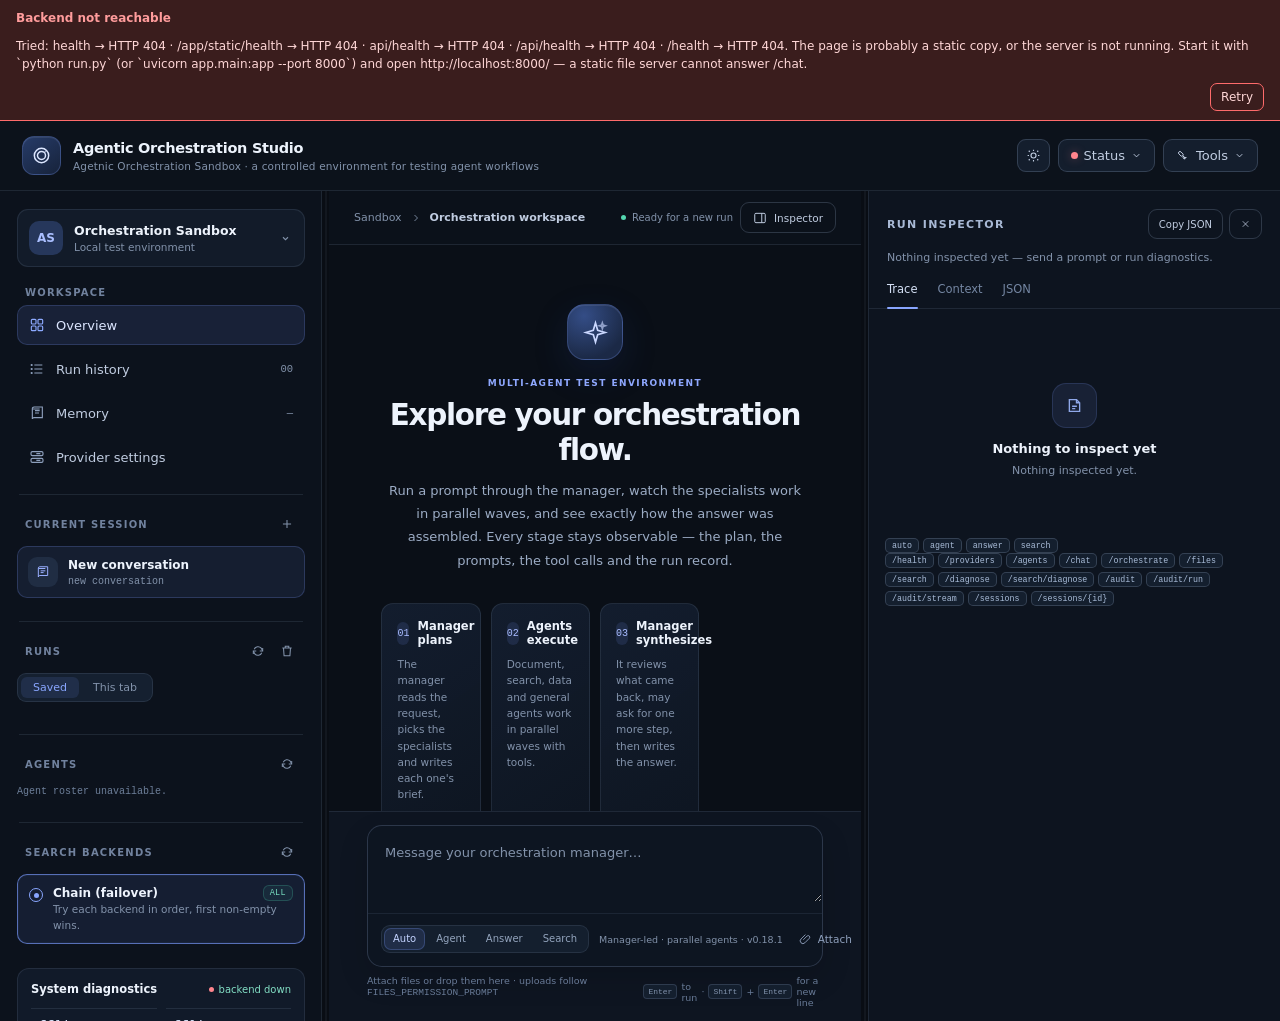
==== commit 2e22a7eb: "v0.18.1 — standalone ARAS access probe: tunnel, health, tokens, one verdict per service scripts/aras" ====
--- a/app/static/index.html
+++ b/app/static/index.html
@@ -4,7 +4,7 @@
   <meta charset="UTF-8" />
   <meta name="viewport" content="width=device-width, initial-scale=1.0" />
   <meta name="theme-color" content="#090d14" />
-  <meta name="agetnic-version" content="0.18.0" />
+  <meta name="agetnic-version" content="0.18.1" />
   <meta name="description" content="Agentic Orchestration Studio — a controlled workspace for testing agent workflows, search providers and execution traces." />
   <title>Agetnic Orchestration Sandbox — Agentic Orchestration Studio</title>
   <script>
@@ -22,10 +22,10 @@
        stale caches after an upgrade. -->
   <!-- A data: icon keeps the browser from asking /favicon.ico at all. -->
   <link rel="icon" href="data:," />
-  <link rel="stylesheet" href="assets/css/styles.css?v=0.18.0" />
-  <link rel="stylesheet" href="assets/css/extra.css?v=0.18.0" />
+  <link rel="stylesheet" href="assets/css/styles.css?v=0.18.1" />
+  <link rel="stylesheet" href="assets/css/extra.css?v=0.18.1" />
   <!-- light palette: maps every colour of the dark design; loads last so it can win -->
-  <link rel="stylesheet" href="assets/css/theme.css?v=0.18.0" />
+  <link rel="stylesheet" href="assets/css/theme.css?v=0.18.1" />
 </head>
 <body>
   <!-- Connection / asset diagnostics: shown by app.js, never by the server -->
@@ -515,6 +515,6 @@
     </section>
   </div>
 
-  <script src="assets/js/app.js?v=0.18.0" defer></script>
+  <script src="assets/js/app.js?v=0.18.1" defer></script>
 </body>
 </html>
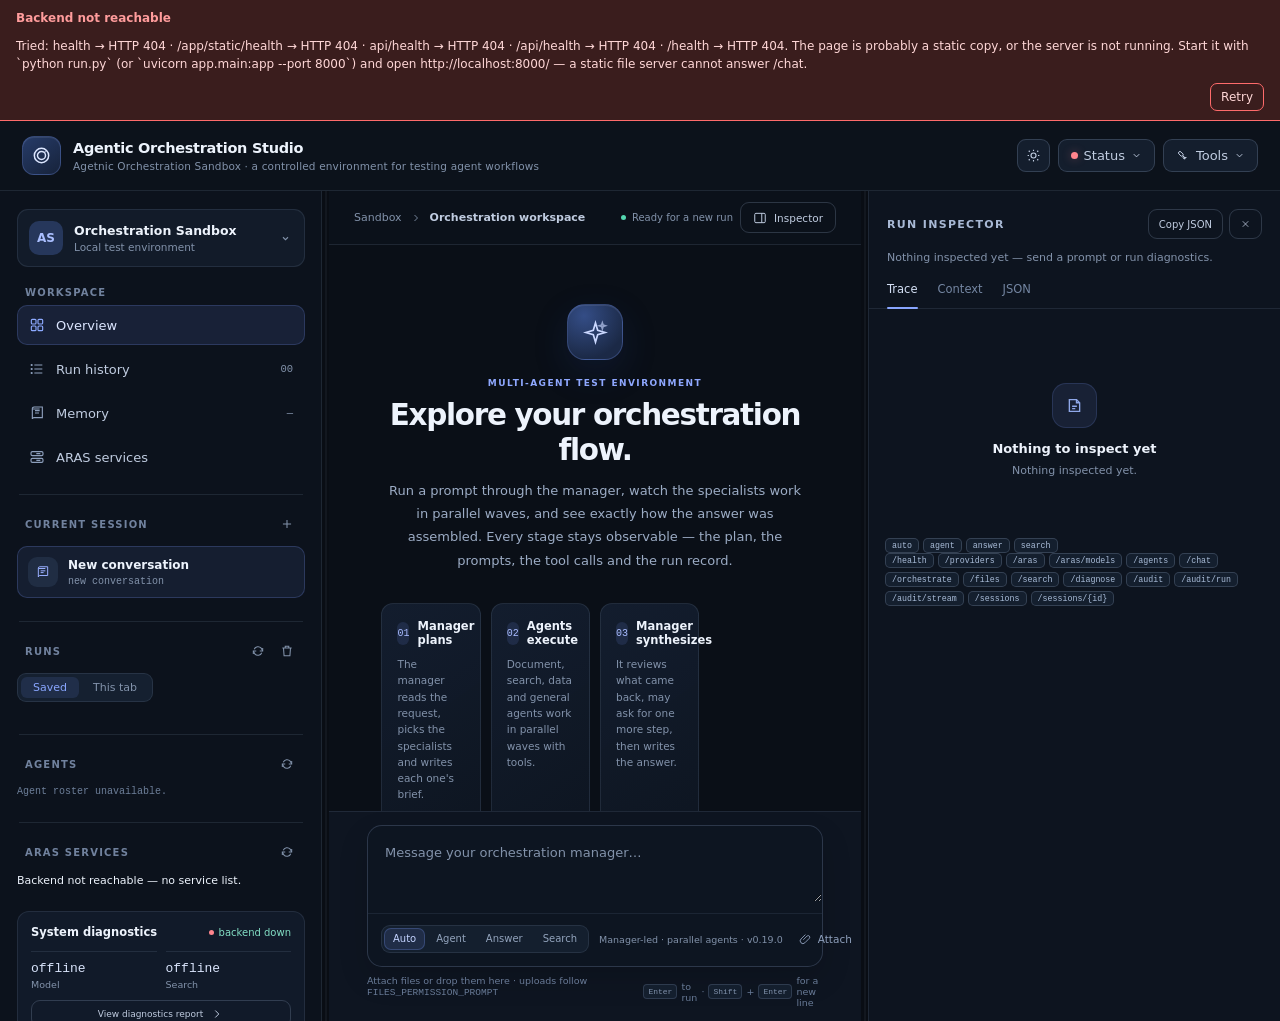
==== commit 0a63d3b1: "v0.19.0 — ARAS only: the orchestrator, the UI and the ARAS microservices The ARAS router (:8101) is " ====
--- a/app/static/index.html
+++ b/app/static/index.html
@@ -4,8 +4,8 @@
   <meta charset="UTF-8" />
   <meta name="viewport" content="width=device-width, initial-scale=1.0" />
   <meta name="theme-color" content="#090d14" />
-  <meta name="agetnic-version" content="0.18.1" />
-  <meta name="description" content="Agentic Orchestration Studio — a controlled workspace for testing agent workflows, search providers and execution traces." />
+  <meta name="agetnic-version" content="0.19.0" />
+  <meta name="description" content="Agentic Orchestration Studio — a controlled workspace for testing agent workflows and execution traces on the ARAS microservices." />
   <title>Agetnic Orchestration Sandbox — Agentic Orchestration Studio</title>
   <script>
     /* Apply the saved theme before the first paint: without this, a light-mode
@@ -22,10 +22,10 @@
        stale caches after an upgrade. -->
   <!-- A data: icon keeps the browser from asking /favicon.ico at all. -->
   <link rel="icon" href="data:," />
-  <link rel="stylesheet" href="assets/css/styles.css?v=0.18.1" />
-  <link rel="stylesheet" href="assets/css/extra.css?v=0.18.1" />
+  <link rel="stylesheet" href="assets/css/styles.css?v=0.19.0" />
+  <link rel="stylesheet" href="assets/css/extra.css?v=0.19.0" />
   <!-- light palette: maps every colour of the dark design; loads last so it can win -->
-  <link rel="stylesheet" href="assets/css/theme.css?v=0.18.1" />
+  <link rel="stylesheet" href="assets/css/theme.css?v=0.19.0" />
 </head>
 <body>
   <!-- Connection / asset diagnostics: shown by app.js, never by the server -->
@@ -37,7 +37,7 @@
 
   <div class="app-shell">
     <!-- ═══════════════════════════════════════════════════════════
-         Top bar: brand · provider health · providers · diagnostics
+         Top bar: brand · live status · ARAS services · diagnostics
          ═══════════════════════════════════════════════════════════ -->
     <header class="topbar">
       <div class="brand">
@@ -59,7 +59,7 @@
           <svg class="icon-moon" viewBox="0 0 24 24" fill="none" stroke="currentColor" stroke-width="1.8"><path d="M20 14.5A8.2 8.2 0 0 1 9.5 4a8.4 8.4 0 1 0 10.5 10.5Z"/></svg>
         </button>
 
-        <!-- Status ▾ — the four live pills, now rows inside one dropdown -->
+        <!-- Status ▾ — the live pills (model = ARAS router, search = ARAS web), rows inside one dropdown -->
         <div class="nav-menu" id="menu-status">
           <button class="btn nav-menu-btn" id="btn-menu-status" aria-haspopup="true" aria-expanded="false">
             <span class="dot" id="menu-status-dot"></span>
@@ -67,7 +67,7 @@
             <svg class="caret" viewBox="0 0 24 24" fill="none" stroke="currentColor" stroke-width="2"><path d="m6 9 6 6 6-6"/></svg>
           </button>
           <div class="nav-menu-panel" role="menu" aria-label="Live status">
-            <div class="status-pill menu-row" id="pill-llm" role="menuitem"><span class="dot"></span><code id="badge-llm">LLM&nbsp; checking…</code></div>
+            <div class="status-pill menu-row" id="pill-llm" role="menuitem"><span class="dot"></span><code id="badge-llm">MODEL&nbsp; checking…</code></div>
             <div class="status-pill search-pill menu-row" id="pill-search" role="menuitem"><span class="dot"></span><code id="badge-search">SEARCH&nbsp; checking…</code></div>
             <div class="status-pill menu-row" id="pill-aras" role="menuitem"><span class="dot"></span><code id="badge-aras">ARAS&nbsp; not checked</code></div>
             <div class="status-pill menu-row" id="pill-diag" role="menuitem"><span class="dot"></span><code id="badge-diag">Diag: not run</code></div>
@@ -83,15 +83,15 @@
             <svg class="caret" viewBox="0 0 24 24" fill="none" stroke="currentColor" stroke-width="2"><path d="m6 9 6 6 6-6"/></svg>
           </button>
           <div class="nav-menu-panel" role="menu" aria-label="Console tools">
-            <button class="menu-item" id="btn-providers" role="menuitem" title="Every free model/search option with key links">
+            <button class="menu-item" id="btn-providers" role="menuitem" title="Every ARAS service: what it does here, where it lives, what it still needs">
               <svg viewBox="0 0 24 24" fill="none" stroke="currentColor" stroke-width="1.7"><rect x="4" y="4" width="16" height="7" rx="1.5"/><rect x="4" y="13" width="16" height="7" rx="1.5"/><path d="M7.5 7.5h.01M7.5 16.5h.01"/></svg>
-              Providers
-            </button>
-            <button class="menu-item" id="btn-aras-top" role="menuitem" title="Is the ARAS wiring actually used? Health + a proof run">
+              ARAS services
+            </button>
+            <button class="menu-item" id="btn-aras-top" role="menuitem" title="Is every ARAS service up and answering? Health + a proof run">
               <svg viewBox="0 0 24 24" fill="none" stroke="currentColor" stroke-width="1.7"><circle cx="5.5" cy="12" r="2.2"/><circle cx="18.5" cy="5.5" r="2.2"/><circle cx="18.5" cy="18.5" r="2.2"/><path d="M7.6 10.9 16.4 6.6M7.6 13.1l8.8 4.3"/></svg>
               ARAS wiring
             </button>
-            <button class="menu-item" id="btn-diag-top" role="menuitem" title="Live pings: model, search backends and ARAS services">
+            <button class="menu-item" id="btn-diag-top" role="menuitem" title="Live checks: a model call, a web search and every ARAS health route">
               <svg viewBox="0 0 24 24" fill="none" stroke="currentColor" stroke-width="1.7"><path d="M4 13a8 8 0 1 0 2.4-5.7L4 9"/><path d="M4 4v5h5M12 8v4l3 2"/></svg>
               Run diagnostics
             </button>
@@ -135,7 +135,7 @@
             </button>
             <button class="nav-item" type="button" data-view="providers">
               <svg viewBox="0 0 24 24" fill="none" stroke="currentColor" stroke-width="1.7"><rect x="3" y="4" width="18" height="6" rx="2"/><rect x="3" y="14" width="18" height="6" rx="2"/><path d="M7 7h.01M7 17h.01M11 7h6M11 17h6"/></svg>
-              Provider settings
+              ARAS services
             </button>
           </nav>
         </section>
@@ -201,8 +201,8 @@
 
         <section id="section-search">
           <div class="section-heading">
-            <div class="section-label">Search backends</div>
-            <button class="mini-action" id="btn-refresh-search" title="Refresh providers">
+            <div class="section-label">ARAS services</div>
+            <button class="mini-action" id="btn-refresh-search" title="Reload the ARAS services">
               <svg viewBox="0 0 24 24" fill="none" stroke="currentColor" stroke-width="1.8"><path d="M20 7v5h-5M4 17v-5h5"/><path d="M5.6 9a7 7 0 0 1 11.8-2L20 12M4 12l2.6 5a7 7 0 0 0 11.8-2"/></svg>
             </button>
           </div>
@@ -291,14 +291,14 @@
                 <span class="suggestion-icon"><svg viewBox="0 0 24 24" fill="none" stroke="currentColor" stroke-width="1.7"><path d="M6 3.5h8l4 4V20H6z"/><path d="M14 3.5V8h4M9 12h6M9 15.5h6"/></svg></span>
                 <span><strong>Analyze a document</strong><small>Attach a CSV, DOCX or PDF and inspect the findings.</small></span>
               </button>
-              <button class="suggestion" data-prompt="Search for the newest free LLM APIs and compare their rate limits.">
+              <button class="suggestion" data-prompt="What is the average of 12, 30 and 58, and what changed in the latest Python release? Cite your sources.">
                 <span class="suggestion-icon"><svg viewBox="0 0 24 24" fill="none" stroke="currentColor" stroke-width="1.7"><path d="M4 19V5M4 19h16"/><path d="M8 16v-5M13 16V7M18 16v-8"/></svg></span>
-                <span><strong>Compare providers</strong><small>Evaluate free tiers, rate limits and capabilities.</small></span>
+                <span><strong>Combine agents</strong><small>One request, several specialists working in parallel.</small></span>
               </button>
             </div>
             <p class="demo-disclaimer">
               Every run is written to <code>logs/orchestrator/</code> and every conversation to
-              <code>memory/</code>. Switch the brain with <code>LLM_PROVIDER</code> in <code>.env</code>.
+              <code>memory/</code>. The model is the ARAS router: set <code>ARAS_MODEL</code> in <code>.env</code>.
             </p>
           </div>
           <div class="messages" id="messages" aria-live="polite"></div>
@@ -410,7 +410,7 @@
       <div class="modal-head">
         <div class="audit-head">
           <strong id="audit-title">Self-audit — the orchestration, part by part</strong>
-          <span class="audit-sub" id="audit-sub">Checks run offline against scripted ports: no key, no network, under a second.</span>
+          <span class="audit-sub" id="audit-sub">Checks run offline against scripted ports: no ARAS service, no network, under a second.</span>
         </div>
         <button class="btn icon-only ghost" id="btn-close-audit" aria-label="Close self-audit">
           <svg viewBox="0 0 24 24" fill="none" stroke="currentColor" stroke-width="1.7"><path d="m6 6 12 12M18 6 6 18"/></svg>
@@ -448,7 +448,7 @@
       <div class="modal-foot">
         <p class="modal-note" id="audit-note">
           Offline checks drive the real pipeline through its four ports with scripted models,
-          so a red line means the code changed — never that a provider had a bad minute.
+          so a red line means the code changed — never that a service had a bad minute.
         </p>
         <button class="btn" id="btn-audit-close">Close</button>
       </div>
@@ -461,7 +461,7 @@
       <div class="modal-head">
         <div class="audit-head">
           <strong id="aras-title">ARAS wiring — is it actually used?</strong>
-          <span class="audit-sub" id="aras-sub">GET /aras pings every configured service; the proof run shows which provider answered a real request.</span>
+          <span class="audit-sub" id="aras-sub">GET /aras pings every configured service; the proof run sends one real request through the router.</span>
         </div>
         <button class="btn icon-only ghost" id="btn-close-aras" aria-label="Close ARAS wiring">
           <svg viewBox="0 0 24 24" fill="none" stroke="currentColor" stroke-width="1.7"><path d="m6 6 12 12M18 6 6 18"/></svg>
@@ -473,7 +473,7 @@
           <svg viewBox="0 0 24 24" fill="none" stroke="currentColor" stroke-width="1.8"><path d="M4 13a8 8 0 1 0 2.4-5.7L4 9"/><path d="M4 4v5h5"/></svg>
           Check wiring
         </button>
-        <button class="btn" id="btn-aras-proof" title="One tiny real run through POST /orchestrate — the run record names the provider and model that answered">
+        <button class="btn" id="btn-aras-proof" title="One tiny real run through POST /orchestrate — the run record names the model that answered">
           <svg viewBox="0 0 24 24" fill="none" stroke="currentColor" stroke-width="1.8"><path d="M7 5.5v13l11-6.5-11-6.5Z"/></svg>
           Proof run
         </button>
@@ -485,20 +485,20 @@
 
       <div class="modal-foot">
         <p class="modal-note" id="aras-note">
-          Level 1 is config: does the router lead the model chain? Level 2 is health: does each
-          service answer its /health route? The proof run is level 3: a real request whose run
-          record names <code>provider</code> and <code>model</code> — if it says <code>aras</code>, the stack answered.
+          Level 1 is config: do the router and the web service have a URL, a token and a model id?
+          Level 2 is health: does each service answer its /health route? The proof run is level 3:
+          a real request whose run record names the <code>model</code> the router answered with.
         </p>
         <button class="btn" id="btn-aras-close">Close</button>
       </div>
     </section>
   </div>
 
-  <!-- Providers modal: every free option with key/model links -->
+  <!-- ARAS services modal: every service, its role here and what it still needs -->
   <div class="modal-backdrop panel-hidden" id="providers-modal" role="presentation">
     <section class="modal" role="dialog" aria-modal="true" aria-labelledby="providers-title">
       <div class="modal-head">
-        <strong id="providers-title">Providers — free options with links</strong>
+        <strong id="providers-title">ARAS services — what runs this app</strong>
         <button class="btn icon-only ghost" id="btn-close-providers" aria-label="Close dialog">
           <svg viewBox="0 0 24 24" fill="none" stroke="currentColor" stroke-width="1.7"><path d="m6 6 12 12M18 6 6 18"/></svg>
         </button>
@@ -506,8 +506,8 @@
       <div class="modal-body" id="providers-body"><span class="muted">loading…</span></div>
       <div class="modal-foot">
         <p class="modal-note" style="margin-right:auto">
-          Set <code>LLM_PROVIDER</code> (or <code>auto</code>) + its key and model in <code>.env</code>.
-          The model you write is the model that is called.
+          Set <code>ARAS_BASE_URL</code>, the tokens and <code>ARAS_MODEL</code> in <code>.env</code>, then restart.
+          The model you write is the model that is called — there is no fallback.
         </p>
         <button class="btn ghost" id="btn-providers-copy" title="Copy the latest GET /providers report as JSON">Copy JSON</button>
         <button class="btn" id="btn-providers-close">Close</button>
@@ -515,6 +515,6 @@
     </section>
   </div>
 
-  <script src="assets/js/app.js?v=0.18.1" defer></script>
+  <script src="assets/js/app.js?v=0.19.0" defer></script>
 </body>
 </html>
--- a/app/static/assets/css/extra.css
+++ b/app/static/assets/css/extra.css
@@ -2,7 +2,7 @@
    App components on top of the studio design system (styles.css).
    Everything here is specific to this harness: the orchestration
    transcript panel, attachment/permission UI, the sidebar lists
-   (sessions, runs, agents, search backends), diagnostics rows, the
+   (sessions, runs, agents, ARAS services), diagnostics rows, the
    connection banner and the toasts.
    ═══════════════════════════════════════════════════════════════ */
 
@@ -360,7 +360,7 @@
 
 .json-view { min-height: 100%; margin: 0; padding: 12px; border-radius: 9px; background: #090e16; border: 1px solid var(--line); color: #adc0df; font: 9.5px/1.65 ui-monospace, SFMono-Regular, Menlo, monospace; white-space: pre-wrap; overflow-wrap: anywhere; }
 
-/* ─── providers modal ────────────────────────────────────────── */
+/* ─── ARAS services modal ────────────────────────────────────────── */
 .provider-card { padding: 11px; border: 1px solid var(--line); border-radius: 10px; background: rgba(20, 30, 46, .65); }
 .provider-card + .provider-card { margin-top: 8px; }
 .pc-head { display: flex; align-items: center; gap: 7px; }
